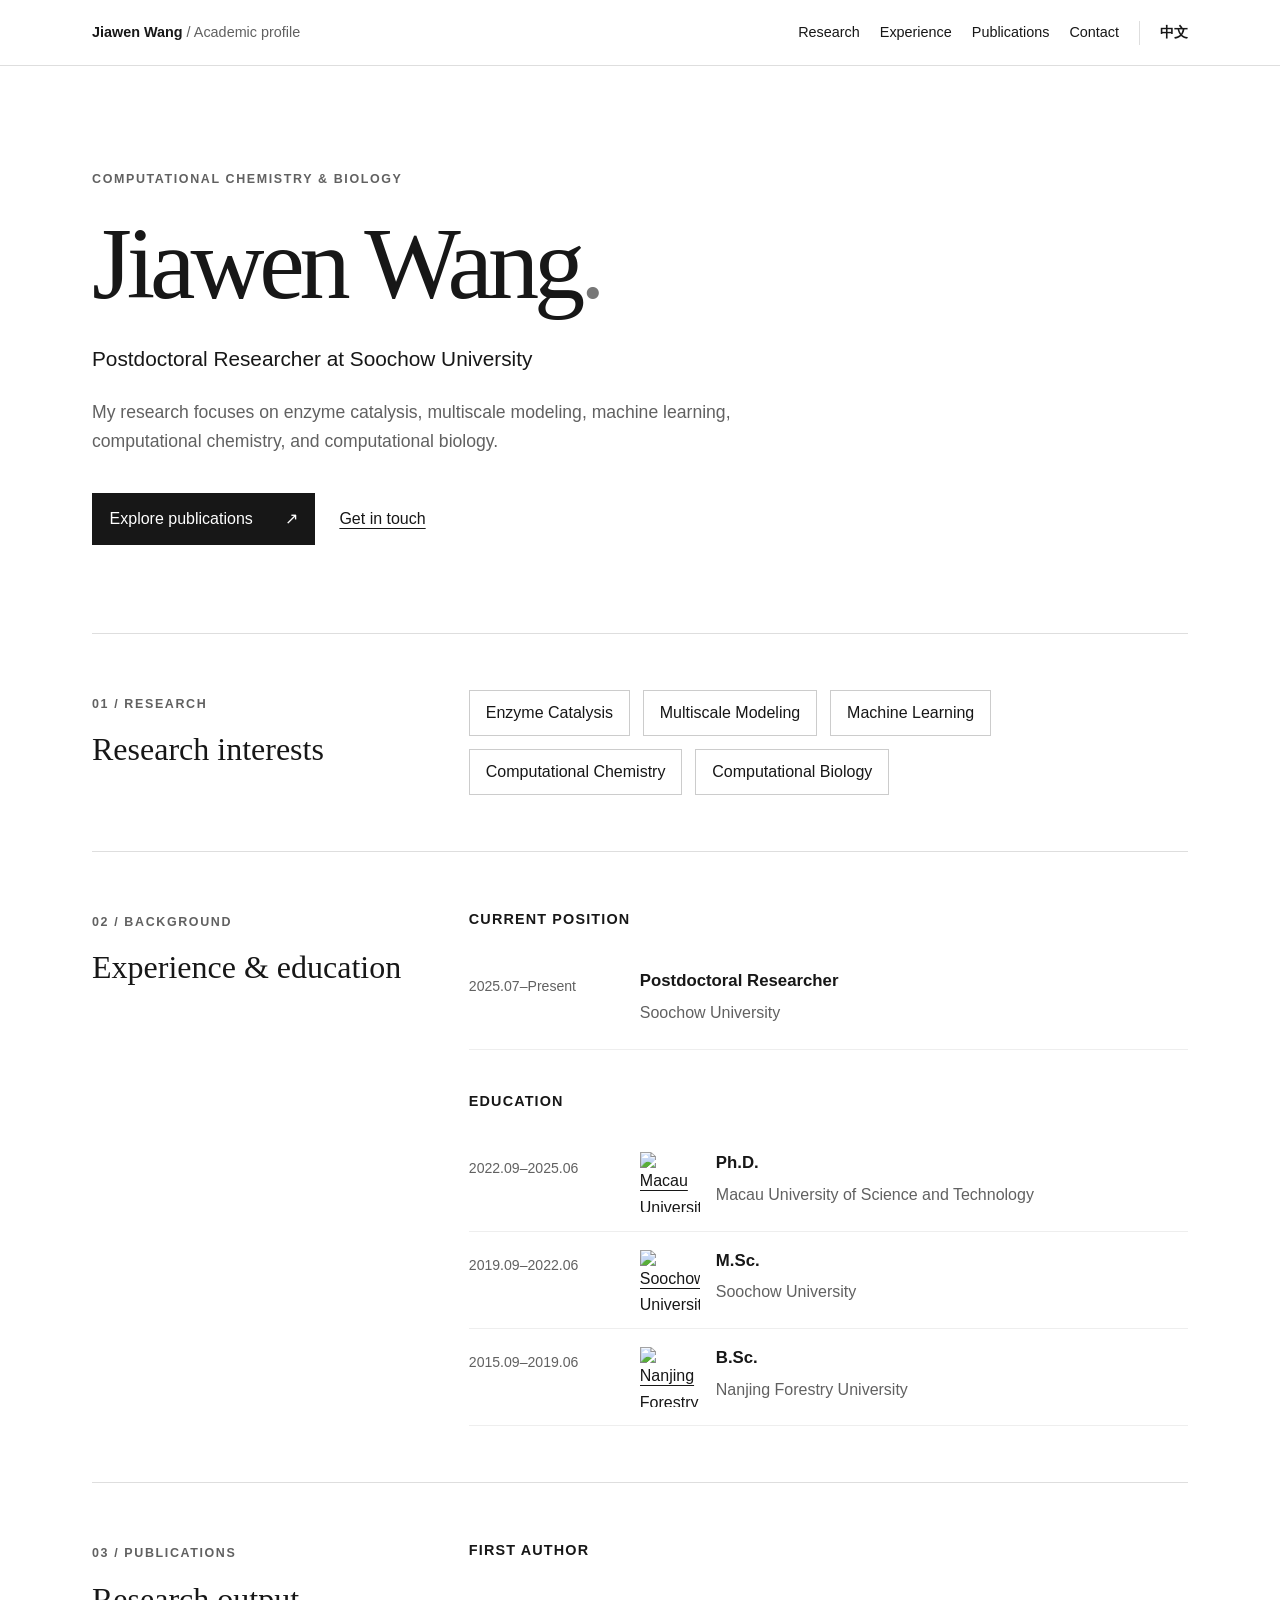
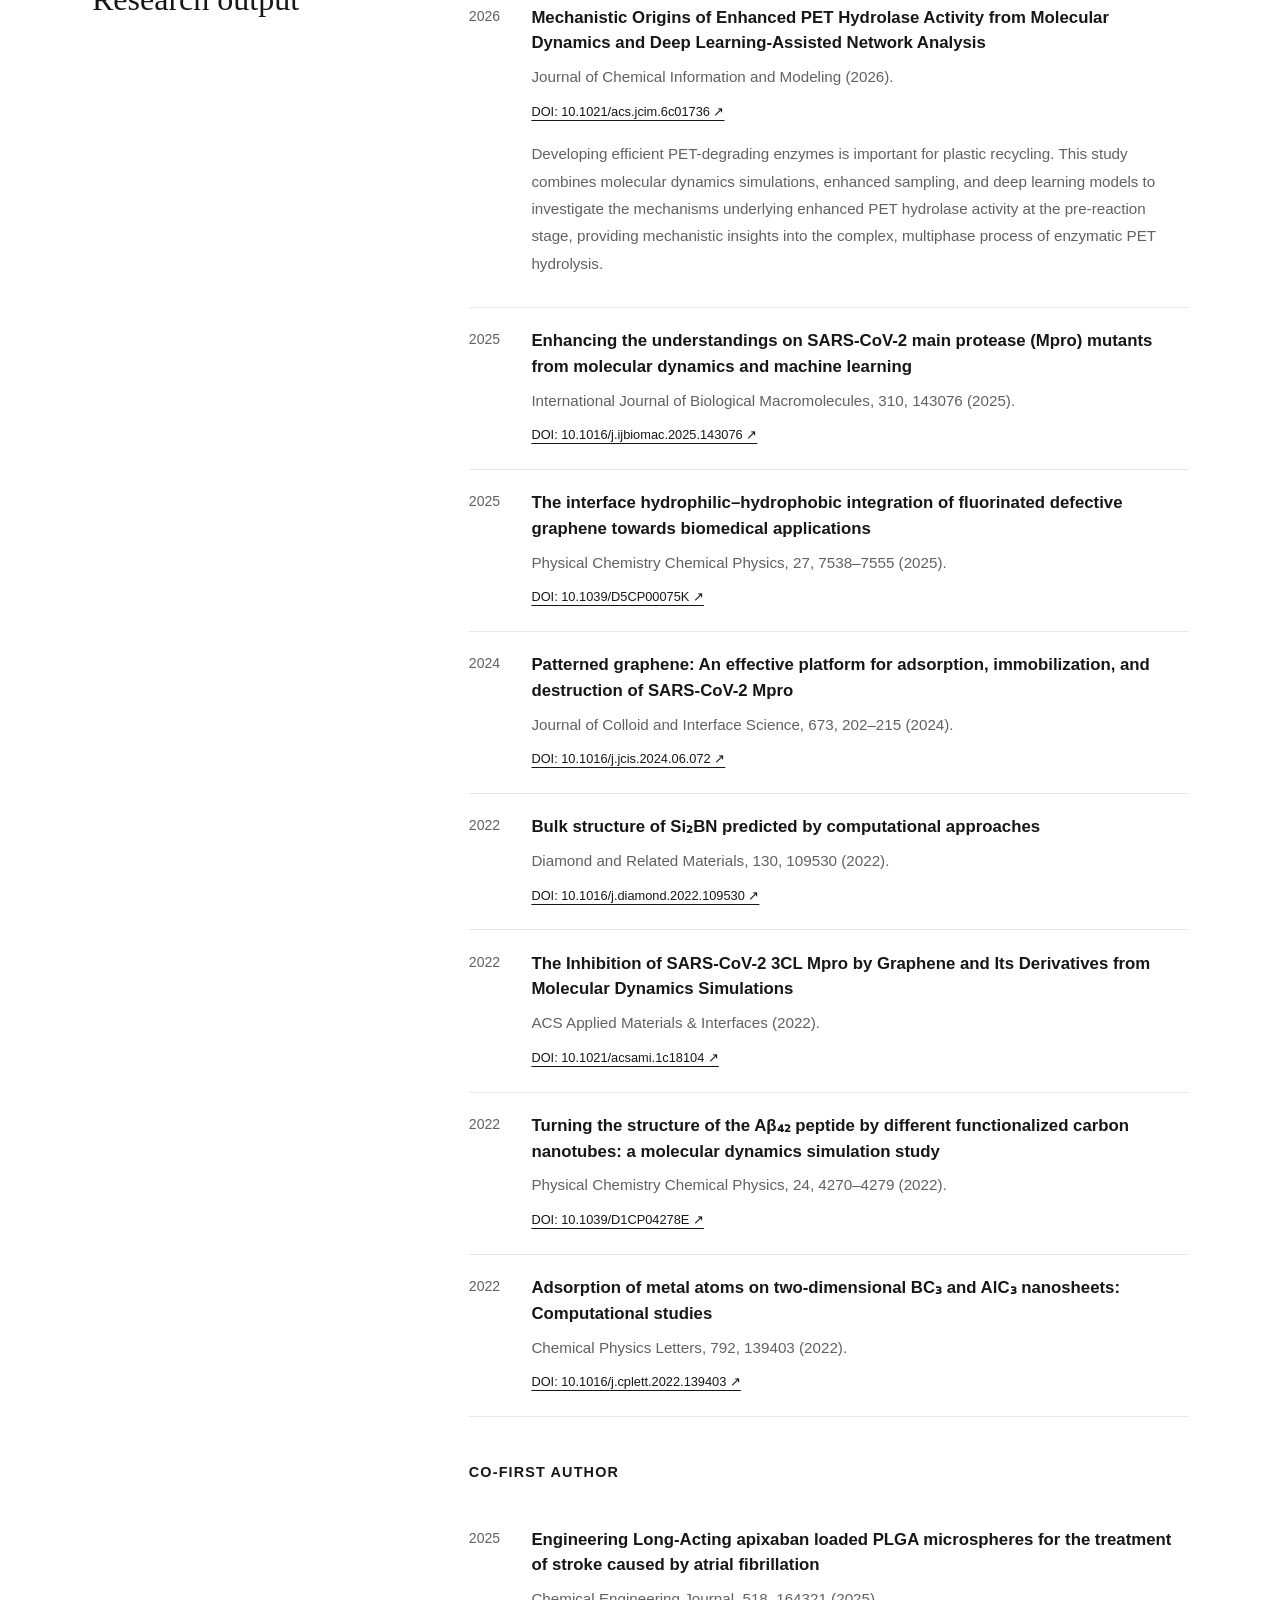
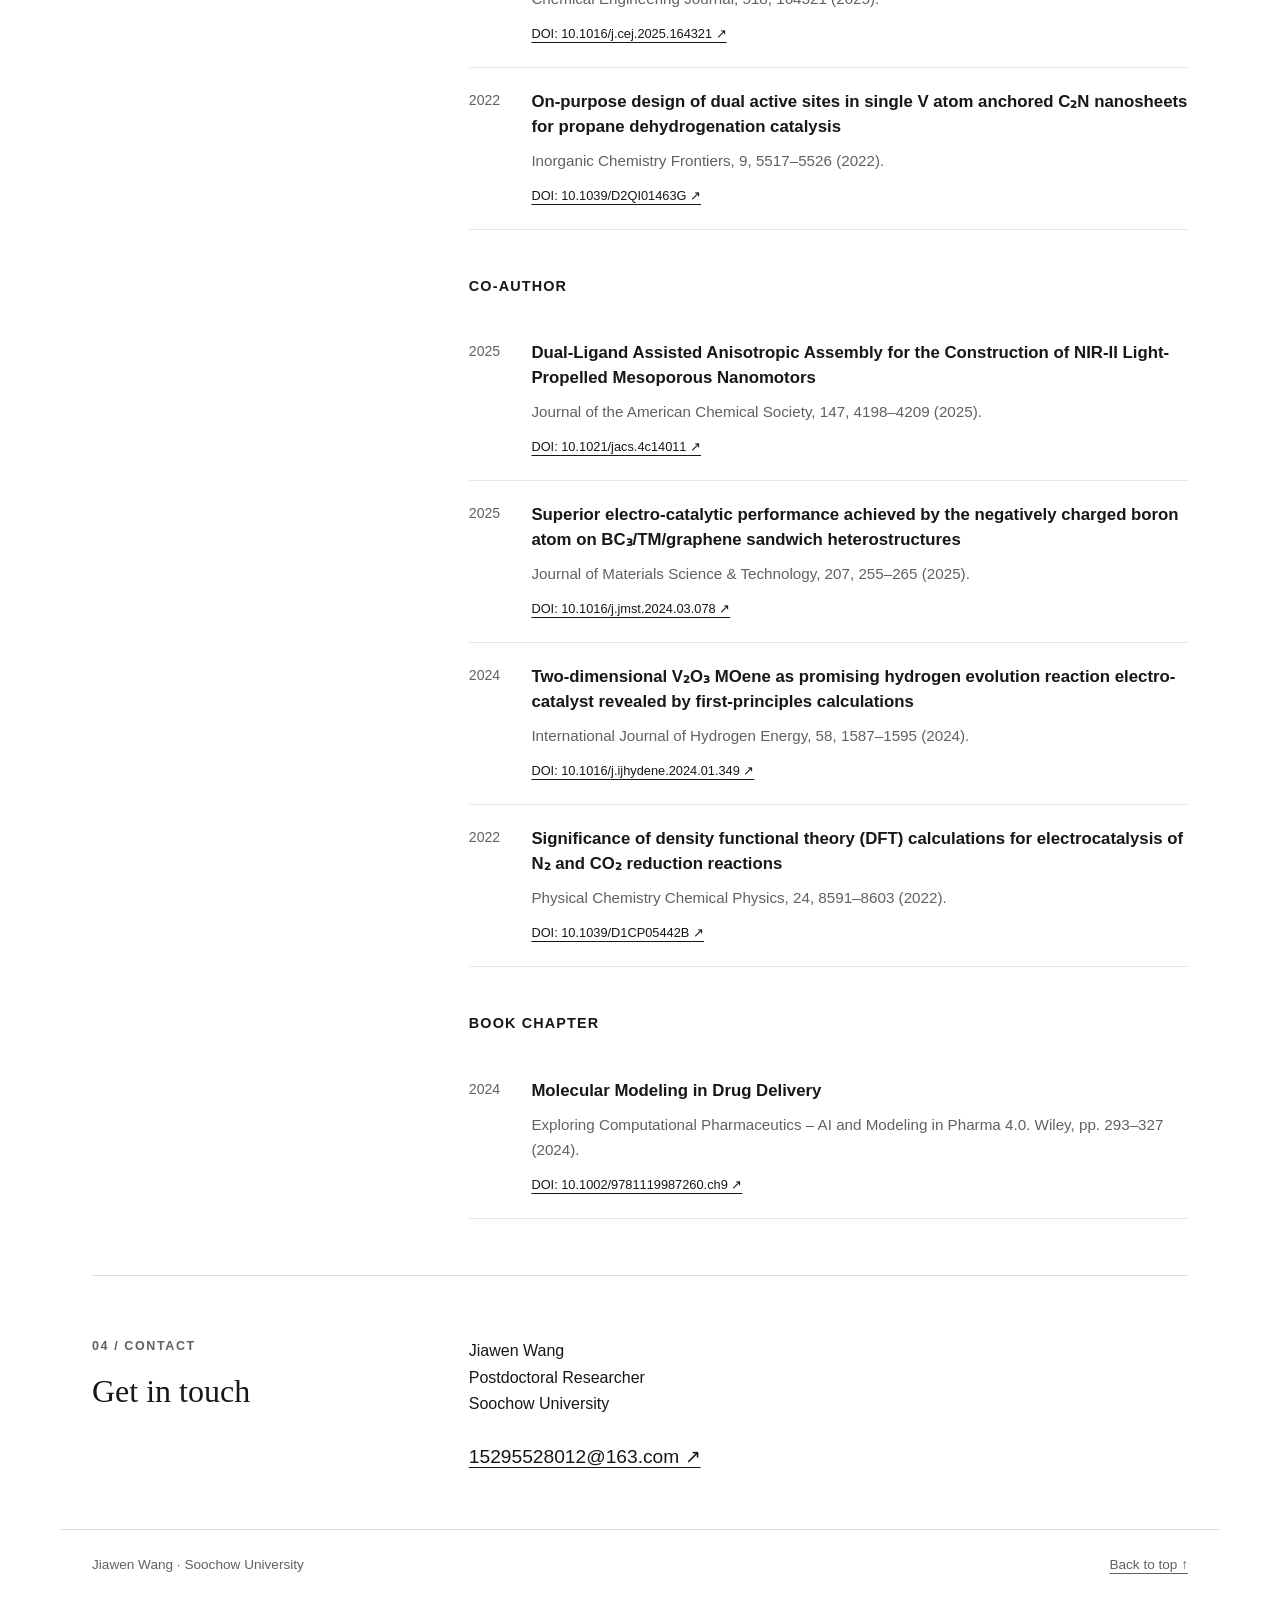
==== index.html @ f1f391fc "Add bilingual JCIM study introduction" ====
<!DOCTYPE html>

<html lang="en">
<head>
<meta charset="utf-8"/>
<meta content="width=device-width, initial-scale=1" name="viewport"/>
<meta content="Jiawen Wang, Postdoctoral Researcher at Soochow University. Research in enzyme catalysis, multiscale modeling, machine learning, computational chemistry and computational biology." name="description"/>
<title>Jiawen Wang | Postdoctoral Researcher</title>
<link href="style.css?v=20260907-2" rel="stylesheet"/>
<link href="https://jiawen-suda.github.io/" hreflang="en" rel="alternate"/><link href="https://jiawen-suda.github.io/zh.html" hreflang="zh-CN" rel="alternate"/><link href="https://jiawen-suda.github.io/" rel="canonical"/></head>
<body>
<a class="skip-link" href="#main">Skip to content</a>
<header><nav aria-label="Main navigation"><a class="brand" href="#home">Jiawen Wang<span> / Academic profile</span></a><div class="nav-links"><a href="#research">Research</a><a href="#experience">Experience</a><a href="#publications">Publications</a><a href="#contact">Contact</a><a aria-label="切换到中文版" class="language-switch" href="zh.html" hreflang="zh-CN" lang="zh-CN">中文</a></div></nav></header>
<main id="main">
<section class="hero" id="home"><p class="eyebrow">Computational chemistry &amp; biology</p><h1>Jiawen Wang<span>.</span></h1><p class="position">Postdoctoral Researcher at Soochow University</p><p class="intro">My research focuses on enzyme catalysis, multiscale modeling, machine learning, computational chemistry, and computational biology.</p><a class="button" href="#publications">Explore publications <span aria-hidden="true">↗</span></a><a class="text-link" href="mailto:15295528012@163.com">Get in touch</a></section>
<section class="section" id="research"><div class="section-heading"><span class="eyebrow">01 / Research</span><h2>Research interests</h2></div><ul class="interests"><li>Enzyme Catalysis</li><li>Multiscale Modeling</li><li>Machine Learning</li><li>Computational Chemistry</li><li>Computational Biology</li></ul></section>
<section class="section" id="experience"><div class="section-heading"><span class="eyebrow">02 / Background</span><h2>Experience &amp; education</h2></div><div><h3>Current position</h3><div class="timeline-row"><p class="date">2025.07–Present</p><div><h4>Postdoctoral Researcher</h4><p>Soochow University</p></div></div><h3 class="education-title">Education</h3><div class="timeline-row"><p class="date">2022.09–2025.06</p><div class="education-detail"><a aria-label="Macau University of Science and Technology" class="school-emblem" href="https://www.must.edu.mo/"><img alt="Macau University of Science and Technology emblem" height="60" loading="lazy" referrerpolicy="no-referrer" src="https://www.must.edu.mo/images/JAE/Logo_MUST.jpg" width="60"/></a><div><h4>Ph.D.</h4><p>Macau University of Science and Technology</p></div></div></div><div class="timeline-row"><p class="date">2019.09–2022.06</p><div class="education-detail"><a aria-label="Soochow University" class="school-emblem" href="https://www.suda.edu.cn/"><img alt="Soochow University emblem" height="60" loading="lazy" referrerpolicy="no-referrer" src="https://cdn.urongda.com/images/normal/medium/soochow-university-logo-1024px.png" width="60"/></a><div><h4>M.Sc.</h4><p>Soochow University</p></div></div></div><div class="timeline-row"><p class="date">2015.09–2019.06</p><div class="education-detail"><a aria-label="Nanjing Forestry University" class="school-emblem" href="https://www.njfu.edu.cn/"><img alt="Nanjing Forestry University emblem" height="60" loading="lazy" referrerpolicy="no-referrer" src="https://cdn.urongda.com/images/normal/medium/nanjing-forestry-university-logo-1024px.png" width="60"/></a><div><h4>B.Sc.</h4><p>Nanjing Forestry University</p></div></div></div></div></section>
<section class="publications section" id="publications"><div class="section-heading"><span class="eyebrow">03 / Publications</span><h2>Research output</h2></div><div><div class="publication-group"><h3>First Author</h3><ol><li><article><span class="year">2026</span><div><h4><a href="https://doi.org/10.1021/acs.jcim.6c01736">Mechanistic Origins of Enhanced PET Hydrolase Activity from Molecular Dynamics and Deep Learning-Assisted Network Analysis</a></h4><p>Journal of Chemical Information and Modeling (2026).</p><a class="doi" href="https://doi.org/10.1021/acs.jcim.6c01736">DOI: 10.1021/acs.jcim.6c01736 ↗</a><p class="publication-summary" style="margin-top:1rem;line-height:1.8">Developing efficient PET-degrading enzymes is important for plastic recycling. This study combines molecular dynamics simulations, enhanced sampling, and deep learning models to investigate the mechanisms underlying enhanced PET hydrolase activity at the pre-reaction stage, providing mechanistic insights into the complex, multiphase process of enzymatic PET hydrolysis.</p></div></article></li>
<li><article><span class="year">2025</span><div><h4><a href="https://doi.org/10.1016/j.ijbiomac.2025.143076">Enhancing the understandings on SARS-CoV-2 main protease (Mpro) mutants from molecular dynamics and machine learning</a></h4><p>International Journal of Biological Macromolecules, 310, 143076 (2025).</p><a class="doi" href="https://doi.org/10.1016/j.ijbiomac.2025.143076">DOI: 10.1016/j.ijbiomac.2025.143076 ↗</a></div></article></li>
<li><article><span class="year">2025</span><div><h4><a href="https://doi.org/10.1039/D5CP00075K">The interface hydrophilic–hydrophobic integration of fluorinated defective graphene towards biomedical applications</a></h4><p>Physical Chemistry Chemical Physics, 27, 7538–7555 (2025).</p><a class="doi" href="https://doi.org/10.1039/D5CP00075K">DOI: 10.1039/D5CP00075K ↗</a></div></article></li>
<li><article><span class="year">2024</span><div><h4><a href="https://doi.org/10.1016/j.jcis.2024.06.072">Patterned graphene: An effective platform for adsorption, immobilization, and destruction of SARS-CoV-2 Mpro</a></h4><p>Journal of Colloid and Interface Science, 673, 202–215 (2024).</p><a class="doi" href="https://doi.org/10.1016/j.jcis.2024.06.072">DOI: 10.1016/j.jcis.2024.06.072 ↗</a></div></article></li>
<li><article><span class="year">2022</span><div><h4><a href="https://doi.org/10.1016/j.diamond.2022.109530">Bulk structure of Si₂BN predicted by computational approaches</a></h4><p>Diamond and Related Materials, 130, 109530 (2022).</p><a class="doi" href="https://doi.org/10.1016/j.diamond.2022.109530">DOI: 10.1016/j.diamond.2022.109530 ↗</a></div></article></li>
<li><article><span class="year">2022</span><div><h4><a href="https://doi.org/10.1021/acsami.1c18104">The Inhibition of SARS-CoV-2 3CL Mpro by Graphene and Its Derivatives from Molecular Dynamics Simulations</a></h4><p>ACS Applied Materials &amp; Interfaces (2022).</p><a class="doi" href="https://doi.org/10.1021/acsami.1c18104">DOI: 10.1021/acsami.1c18104 ↗</a></div></article></li>
<li><article><span class="year">2022</span><div><h4><a href="https://doi.org/10.1039/D1CP04278E">Turning the structure of the Aβ₄₂ peptide by different functionalized carbon nanotubes: a molecular dynamics simulation study</a></h4><p>Physical Chemistry Chemical Physics, 24, 4270–4279 (2022).</p><a class="doi" href="https://doi.org/10.1039/D1CP04278E">DOI: 10.1039/D1CP04278E ↗</a></div></article></li>
<li><article><span class="year">2022</span><div><h4><a href="https://doi.org/10.1016/j.cplett.2022.139403">Adsorption of metal atoms on two-dimensional BC₃ and AlC₃ nanosheets: Computational studies</a></h4><p>Chemical Physics Letters, 792, 139403 (2022).</p><a class="doi" href="https://doi.org/10.1016/j.cplett.2022.139403">DOI: 10.1016/j.cplett.2022.139403 ↗</a></div></article></li></ol></div>
<div class="publication-group"><h3>Co-first Author</h3><ol><li><article><span class="year">2025</span><div><h4><a href="https://doi.org/10.1016/j.cej.2025.164321">Engineering Long-Acting apixaban loaded PLGA microspheres for the treatment of stroke caused by atrial fibrillation</a></h4><p>Chemical Engineering Journal, 518, 164321 (2025).</p><a class="doi" href="https://doi.org/10.1016/j.cej.2025.164321">DOI: 10.1016/j.cej.2025.164321 ↗</a></div></article></li>
<li><article><span class="year">2022</span><div><h4><a href="https://doi.org/10.1039/D2QI01463G">On-purpose design of dual active sites in single V atom anchored C₂N nanosheets for propane dehydrogenation catalysis</a></h4><p>Inorganic Chemistry Frontiers, 9, 5517–5526 (2022).</p><a class="doi" href="https://doi.org/10.1039/D2QI01463G">DOI: 10.1039/D2QI01463G ↗</a></div></article></li></ol></div>
<div class="publication-group"><h3>Co-author</h3><ol><li><article><span class="year">2025</span><div><h4><a href="https://doi.org/10.1021/jacs.4c14011">Dual-Ligand Assisted Anisotropic Assembly for the Construction of NIR-II Light-Propelled Mesoporous Nanomotors</a></h4><p>Journal of the American Chemical Society, 147, 4198–4209 (2025).</p><a class="doi" href="https://doi.org/10.1021/jacs.4c14011">DOI: 10.1021/jacs.4c14011 ↗</a></div></article></li>
<li><article><span class="year">2025</span><div><h4><a href="https://doi.org/10.1016/j.jmst.2024.03.078">Superior electro-catalytic performance achieved by the negatively charged boron atom on BC₃/TM/graphene sandwich heterostructures</a></h4><p>Journal of Materials Science &amp; Technology, 207, 255–265 (2025).</p><a class="doi" href="https://doi.org/10.1016/j.jmst.2024.03.078">DOI: 10.1016/j.jmst.2024.03.078 ↗</a></div></article></li>
<li><article><span class="year">2024</span><div><h4><a href="https://doi.org/10.1016/j.ijhydene.2024.01.349">Two-dimensional V₂O₃ MOene as promising hydrogen evolution reaction electro-catalyst revealed by first-principles calculations</a></h4><p>International Journal of Hydrogen Energy, 58, 1587–1595 (2024).</p><a class="doi" href="https://doi.org/10.1016/j.ijhydene.2024.01.349">DOI: 10.1016/j.ijhydene.2024.01.349 ↗</a></div></article></li>
<li><article><span class="year">2022</span><div><h4><a href="https://doi.org/10.1039/D1CP05442B">Significance of density functional theory (DFT) calculations for electrocatalysis of N₂ and CO₂ reduction reactions</a></h4><p>Physical Chemistry Chemical Physics, 24, 8591–8603 (2022).</p><a class="doi" href="https://doi.org/10.1039/D1CP05442B">DOI: 10.1039/D1CP05442B ↗</a></div></article></li></ol></div>
<div class="publication-group"><h3>Book Chapter</h3><ol><li><article><span class="year">2024</span><div><h4><a href="https://doi.org/10.1002/9781119987260.ch9">Molecular Modeling in Drug Delivery</a></h4><p>Exploring Computational Pharmaceutics – AI and Modeling in Pharma 4.0. Wiley, pp. 293–327 (2024).</p><a class="doi" href="https://doi.org/10.1002/9781119987260.ch9">DOI: 10.1002/9781119987260.ch9 ↗</a></div></article></li></ol></div></div></section>
<section class="section contact" id="contact"><div class="section-heading"><span class="eyebrow">04 / Contact</span><h2>Get in touch</h2></div><div><p>Jiawen Wang<br/>Postdoctoral Researcher<br/>Soochow University</p><a class="email" href="mailto:15295528012@163.com">15295528012@163.com ↗</a></div></section>
</main><footer><span>Jiawen Wang · Soochow University</span><a href="#home">Back to top ↑</a></footer>
</body></html>
---- style.css ----
:root{color-scheme:light;--ink:#171717;--muted:#616161;--line:#dedede;--paper:#fff}*{box-sizing:border-box}html{scroll-behavior:smooth;scroll-padding-top:7rem}body{margin:0;background:var(--paper);color:var(--ink);font-family:Arial,Helvetica,sans-serif;font-size:16px;line-height:1.65}a{color:inherit;text-underline-offset:4px}a:hover{color:#666}a:focus-visible{outline:2px solid #171717;outline-offset:5px}header{position:sticky;top:0;background:rgba(255,255,255,.97);border-bottom:1px solid var(--line);z-index:10}nav,main,footer{max-width:1160px;margin:auto}nav{display:flex;justify-content:space-between;align-items:center;gap:2rem;padding:1.3rem 2rem}nav a{text-decoration:none;font-size:.9rem}.brand{font-weight:700}.brand span{font-weight:400;color:var(--muted)}.nav-links{display:flex;gap:1.7rem}main{padding:0 2rem}.hero{padding:6rem 0 5.5rem;max-width:860px}.eyebrow{text-transform:uppercase;letter-spacing:.13em;font-size:.78rem;color:var(--muted);font-weight:600}h1{font-family:Georgia,'Times New Roman',serif;font-weight:400;font-size:clamp(3.5rem,8vw,6.5rem);line-height:1.08;letter-spacing:-.05em;margin:1.2rem 0}h1 span{color:#777}.position{font-size:1.3rem;margin:1.4rem 0}.intro{max-width:650px;color:var(--muted);font-size:1.1rem;margin-bottom:2.3rem}.button{display:inline-flex;gap:2rem;background:var(--ink);color:white;padding:.8rem 1.1rem;text-decoration:none}.button:hover{background:#444;color:white}.text-link{margin-left:1.5rem}.section{border-top:1px solid var(--line);padding:3.5rem 0;display:grid;grid-template-columns:30% 1fr;gap:3rem}h2{font-family:Georgia,'Times New Roman',serif;font-size:2rem;line-height:1.25;font-weight:400;margin:.8rem 0}h3{font-size:.9rem;text-transform:uppercase;letter-spacing:.08em;margin:0 0 1.3rem}h4{font-size:1.05rem;line-height:1.5;margin:0;font-weight:600}p{margin:.4rem 0}.interests{list-style:none;display:flex;flex-wrap:wrap;align-content:start;gap:.8rem;margin:0;padding:0}.interests li{padding:.55rem 1rem;border:1px solid #ccc}.timeline-row{display:grid;grid-template-columns:155px 1fr;gap:1rem;padding:1rem 0;border-bottom:1px solid #eee}.date,.year{font-size:.88rem;color:var(--muted);font-variant-numeric:tabular-nums}.timeline-row p{color:var(--muted)}.education-title{margin-top:2.5rem}.publication-group+ .publication-group{margin-top:2.8rem}.publication-group ol{list-style:none;margin:0;padding:0}.publication-group li{padding:1.3rem 0;border-bottom:1px solid #e7e7e7}.publication-group article{display:grid;grid-template-columns:45px 1fr;gap:1.1rem}.publication-group h4 a{text-decoration:none}.publication-group h4 a:hover{text-decoration:underline}.publication-group p{color:var(--muted);font-size:.95rem;margin:.55rem 0}.doi{font-size:.8rem;overflow-wrap:anywhere}.email{display:inline-block;margin-top:1.1rem;font-size:1.2rem;overflow-wrap:anywhere}footer{padding:1.5rem 2rem 2.5rem;border-top:1px solid var(--line);display:flex;justify-content:space-between;gap:1rem;color:var(--muted);font-size:.85rem}.skip-link{position:fixed;top:-100px;left:1rem;padding:.7rem;background:#171717;color:#fff;z-index:20}.skip-link:focus{top:1rem}@media(max-width:760px){nav{align-items:start;flex-direction:column;gap:.6rem;padding:1rem 1.25rem}.brand span{display:none}.nav-links{gap:1rem;flex-wrap:wrap}main{padding:0 1.25rem}.hero{padding:3.6rem 0}.section{grid-template-columns:1fr;gap:1.7rem;padding:2.5rem 0}.timeline-row{grid-template-columns:1fr;gap:.15rem}.position{font-size:1.1rem}.publication-group article{grid-template-columns:1fr;gap:.3rem}footer{padding:1.5rem 1.25rem;flex-wrap:wrap}html{scroll-padding-top:9rem}}@media(prefers-reduced-motion:reduce){html{scroll-behavior:auto}}@media print{header,.button,.text-link,footer,.skip-link{display:none}main{max-width:none;padding:0}.hero{padding:1rem 0 2rem}.section{padding:1.5rem 0;gap:1.5rem;grid-template-columns:25% 1fr}article,.timeline-row{break-inside:avoid}h1{font-size:3rem}a{text-decoration:none}}

/* Language navigation and education emblems. */
.nav-links{align-items:center;flex-wrap:wrap;gap:1.25rem}
.language-switch{border-left:1px solid var(--line);padding-left:1.25rem;font-weight:600;white-space:nowrap}
.education-detail{display:flex;align-items:center;gap:1rem;min-width:0}
.school-emblem{display:flex;align-items:center;justify-content:center;flex:0 0 60px;width:60px;height:60px}
.school-emblem img{display:block;width:60px;height:60px;object-fit:contain}
html[lang="zh-CN"] body{font-family:Arial,"PingFang SC","Microsoft YaHei",sans-serif}
html[lang="zh-CN"] h1,html[lang="zh-CN"] h2{font-family:Georgia,"Noto Serif CJK SC","Songti SC",SimSun,serif;letter-spacing:.015em}
html[lang="zh-CN"] .intro{line-height:1.9}
@media(max-width:760px){.nav-links{gap:.85rem}.language-switch{padding-left:.85rem}.education-detail{margin-top:.45rem}.school-emblem,.school-emblem img{width:52px;height:52px}.school-emblem{flex-basis:52px}}
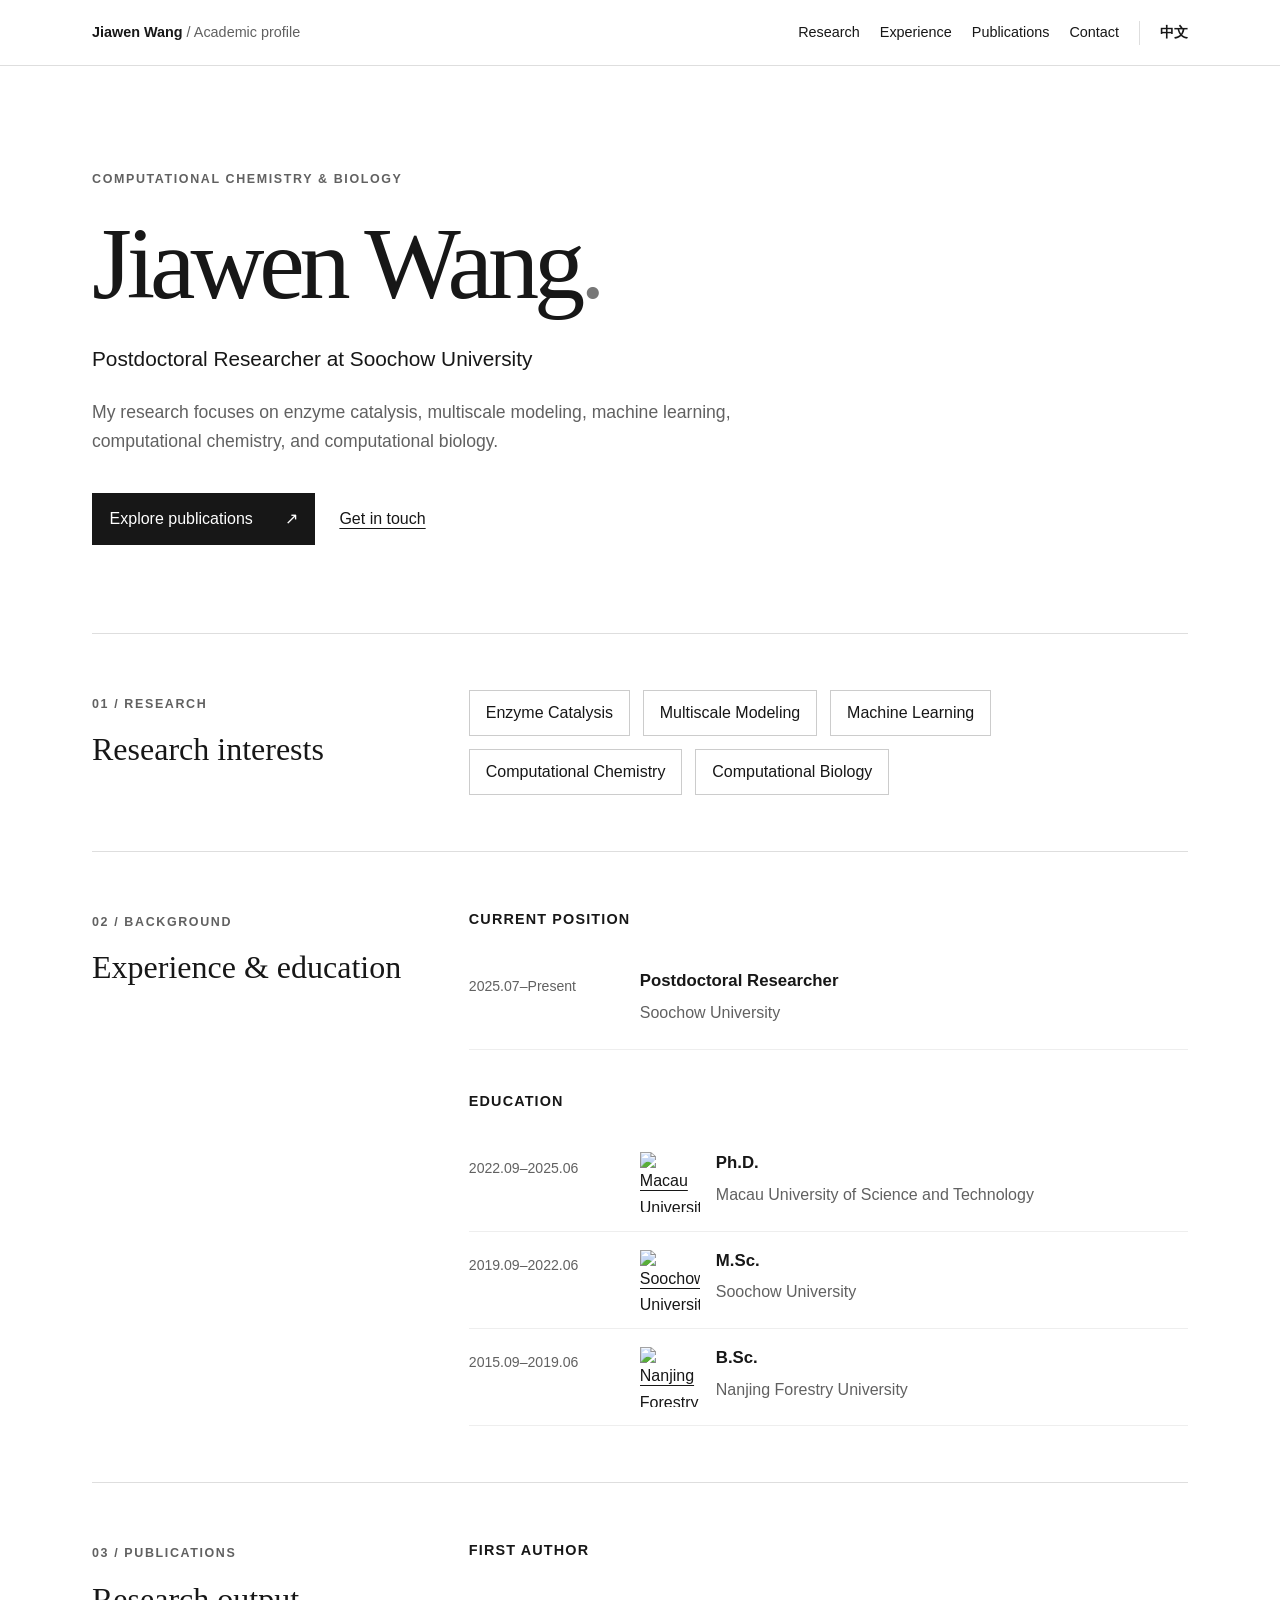
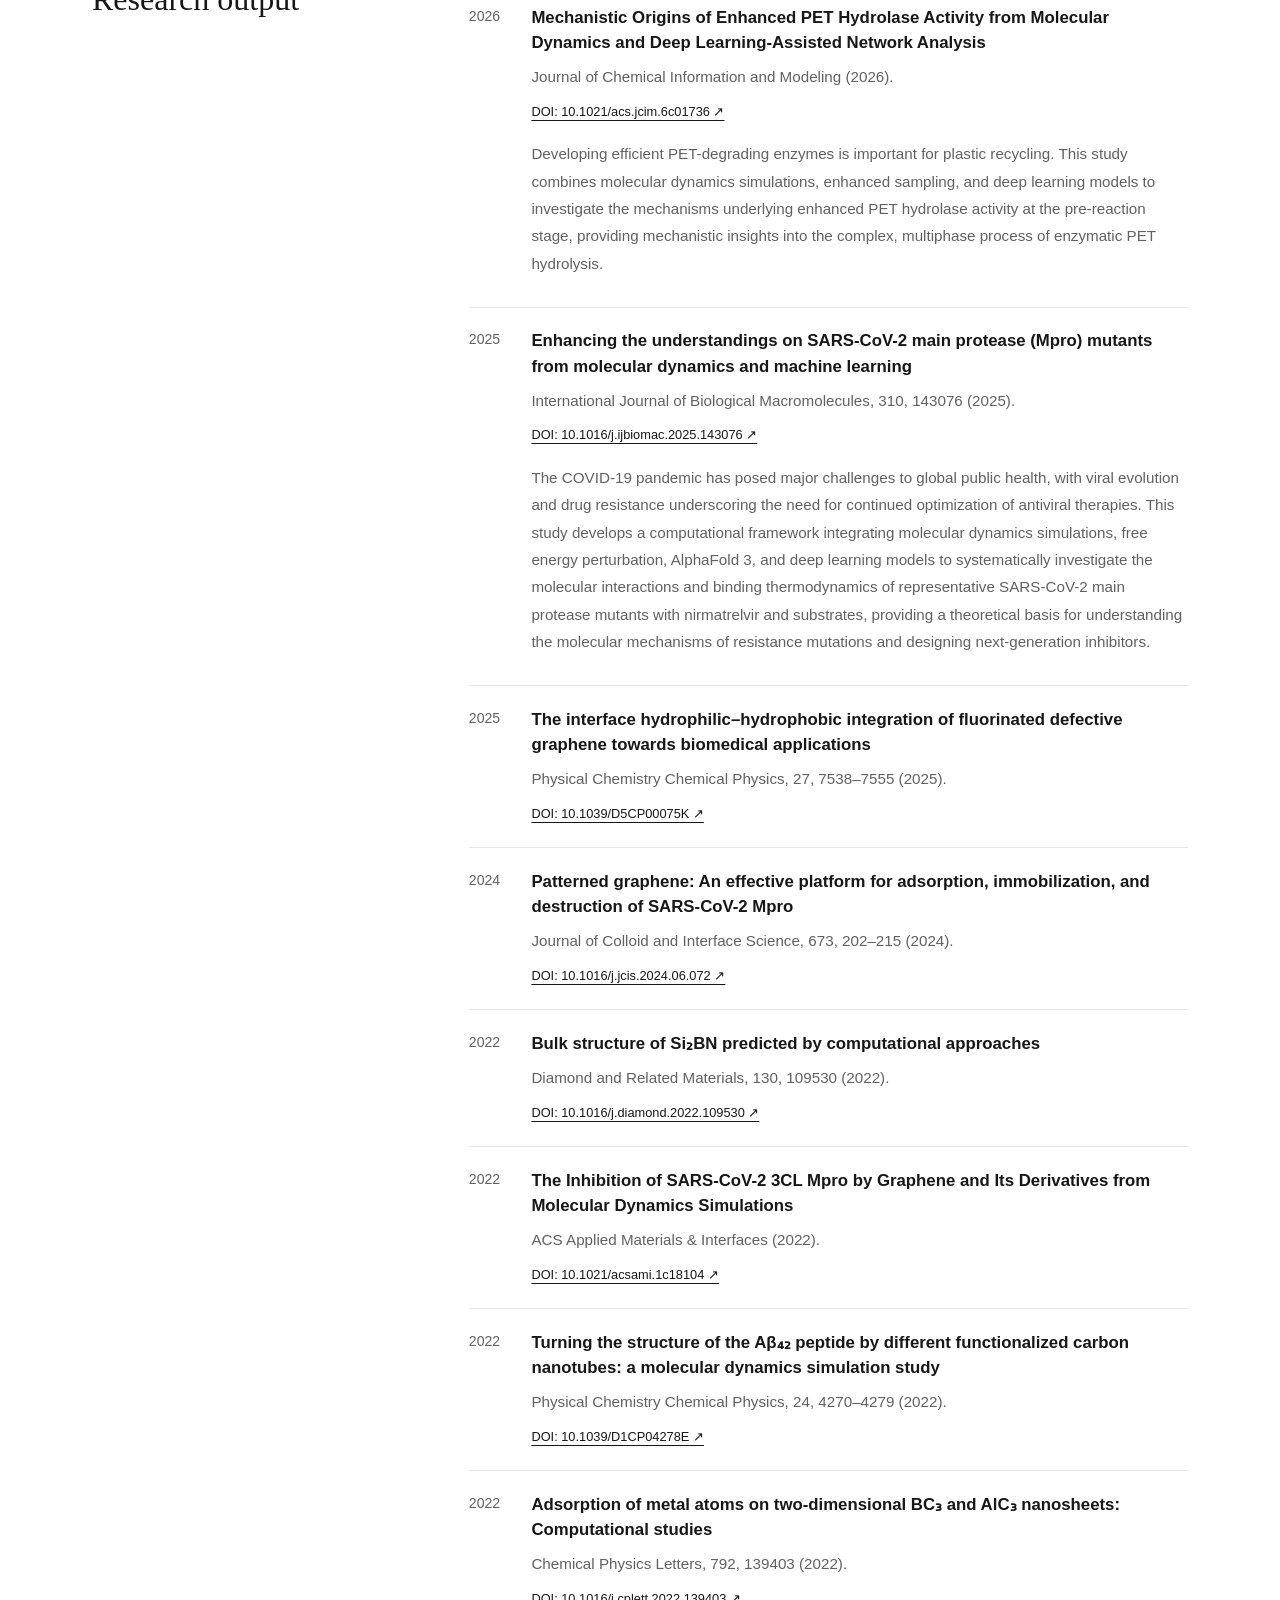
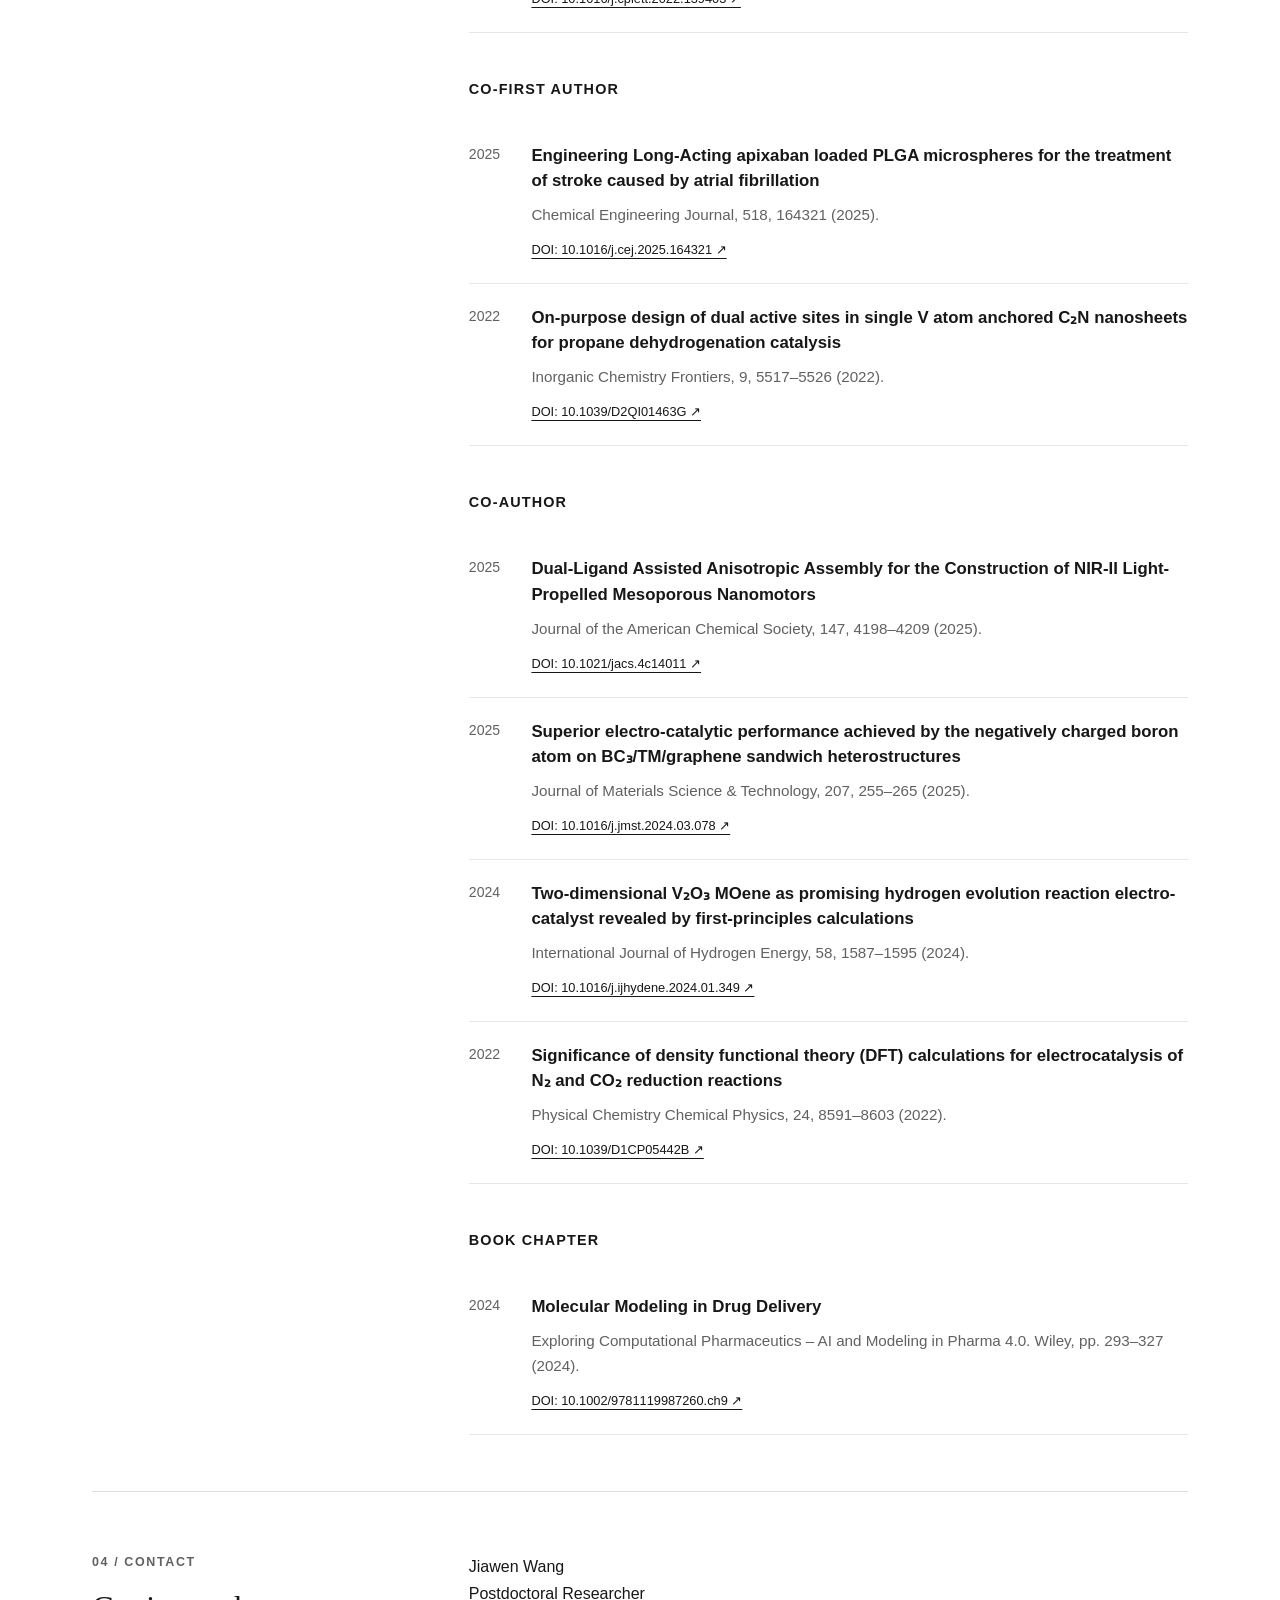
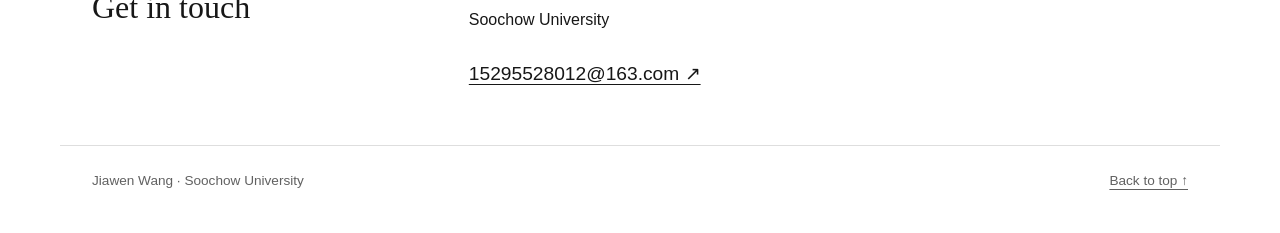
==== commit f0ea38d3: "Add bilingual Mpro study introduction" ====
--- a/index.html
+++ b/index.html
@@ -16,7 +16,7 @@
 <section class="section" id="research"><div class="section-heading"><span class="eyebrow">01 / Research</span><h2>Research interests</h2></div><ul class="interests"><li>Enzyme Catalysis</li><li>Multiscale Modeling</li><li>Machine Learning</li><li>Computational Chemistry</li><li>Computational Biology</li></ul></section>
 <section class="section" id="experience"><div class="section-heading"><span class="eyebrow">02 / Background</span><h2>Experience &amp; education</h2></div><div><h3>Current position</h3><div class="timeline-row"><p class="date">2025.07–Present</p><div><h4>Postdoctoral Researcher</h4><p>Soochow University</p></div></div><h3 class="education-title">Education</h3><div class="timeline-row"><p class="date">2022.09–2025.06</p><div class="education-detail"><a aria-label="Macau University of Science and Technology" class="school-emblem" href="https://www.must.edu.mo/"><img alt="Macau University of Science and Technology emblem" height="60" loading="lazy" referrerpolicy="no-referrer" src="https://www.must.edu.mo/images/JAE/Logo_MUST.jpg" width="60"/></a><div><h4>Ph.D.</h4><p>Macau University of Science and Technology</p></div></div></div><div class="timeline-row"><p class="date">2019.09–2022.06</p><div class="education-detail"><a aria-label="Soochow University" class="school-emblem" href="https://www.suda.edu.cn/"><img alt="Soochow University emblem" height="60" loading="lazy" referrerpolicy="no-referrer" src="https://cdn.urongda.com/images/normal/medium/soochow-university-logo-1024px.png" width="60"/></a><div><h4>M.Sc.</h4><p>Soochow University</p></div></div></div><div class="timeline-row"><p class="date">2015.09–2019.06</p><div class="education-detail"><a aria-label="Nanjing Forestry University" class="school-emblem" href="https://www.njfu.edu.cn/"><img alt="Nanjing Forestry University emblem" height="60" loading="lazy" referrerpolicy="no-referrer" src="https://cdn.urongda.com/images/normal/medium/nanjing-forestry-university-logo-1024px.png" width="60"/></a><div><h4>B.Sc.</h4><p>Nanjing Forestry University</p></div></div></div></div></section>
 <section class="publications section" id="publications"><div class="section-heading"><span class="eyebrow">03 / Publications</span><h2>Research output</h2></div><div><div class="publication-group"><h3>First Author</h3><ol><li><article><span class="year">2026</span><div><h4><a href="https://doi.org/10.1021/acs.jcim.6c01736">Mechanistic Origins of Enhanced PET Hydrolase Activity from Molecular Dynamics and Deep Learning-Assisted Network Analysis</a></h4><p>Journal of Chemical Information and Modeling (2026).</p><a class="doi" href="https://doi.org/10.1021/acs.jcim.6c01736">DOI: 10.1021/acs.jcim.6c01736 ↗</a><p class="publication-summary" style="margin-top:1rem;line-height:1.8">Developing efficient PET-degrading enzymes is important for plastic recycling. This study combines molecular dynamics simulations, enhanced sampling, and deep learning models to investigate the mechanisms underlying enhanced PET hydrolase activity at the pre-reaction stage, providing mechanistic insights into the complex, multiphase process of enzymatic PET hydrolysis.</p></div></article></li>
-<li><article><span class="year">2025</span><div><h4><a href="https://doi.org/10.1016/j.ijbiomac.2025.143076">Enhancing the understandings on SARS-CoV-2 main protease (Mpro) mutants from molecular dynamics and machine learning</a></h4><p>International Journal of Biological Macromolecules, 310, 143076 (2025).</p><a class="doi" href="https://doi.org/10.1016/j.ijbiomac.2025.143076">DOI: 10.1016/j.ijbiomac.2025.143076 ↗</a></div></article></li>
+<li><article><span class="year">2025</span><div><h4><a href="https://doi.org/10.1016/j.ijbiomac.2025.143076">Enhancing the understandings on SARS-CoV-2 main protease (Mpro) mutants from molecular dynamics and machine learning</a></h4><p>International Journal of Biological Macromolecules, 310, 143076 (2025).</p><a class="doi" href="https://doi.org/10.1016/j.ijbiomac.2025.143076">DOI: 10.1016/j.ijbiomac.2025.143076 ↗</a><p class="publication-summary" style="margin-top:1rem;line-height:1.8">The COVID-19 pandemic has posed major challenges to global public health, with viral evolution and drug resistance underscoring the need for continued optimization of antiviral therapies. This study develops a computational framework integrating molecular dynamics simulations, free energy perturbation, AlphaFold 3, and deep learning models to systematically investigate the molecular interactions and binding thermodynamics of representative SARS-CoV-2 main protease mutants with nirmatrelvir and substrates, providing a theoretical basis for understanding the molecular mechanisms of resistance mutations and designing next-generation inhibitors.</p></div></article></li>
 <li><article><span class="year">2025</span><div><h4><a href="https://doi.org/10.1039/D5CP00075K">The interface hydrophilic–hydrophobic integration of fluorinated defective graphene towards biomedical applications</a></h4><p>Physical Chemistry Chemical Physics, 27, 7538–7555 (2025).</p><a class="doi" href="https://doi.org/10.1039/D5CP00075K">DOI: 10.1039/D5CP00075K ↗</a></div></article></li>
 <li><article><span class="year">2024</span><div><h4><a href="https://doi.org/10.1016/j.jcis.2024.06.072">Patterned graphene: An effective platform for adsorption, immobilization, and destruction of SARS-CoV-2 Mpro</a></h4><p>Journal of Colloid and Interface Science, 673, 202–215 (2024).</p><a class="doi" href="https://doi.org/10.1016/j.jcis.2024.06.072">DOI: 10.1016/j.jcis.2024.06.072 ↗</a></div></article></li>
 <li><article><span class="year">2022</span><div><h4><a href="https://doi.org/10.1016/j.diamond.2022.109530">Bulk structure of Si₂BN predicted by computational approaches</a></h4><p>Diamond and Related Materials, 130, 109530 (2022).</p><a class="doi" href="https://doi.org/10.1016/j.diamond.2022.109530">DOI: 10.1016/j.diamond.2022.109530 ↗</a></div></article></li>
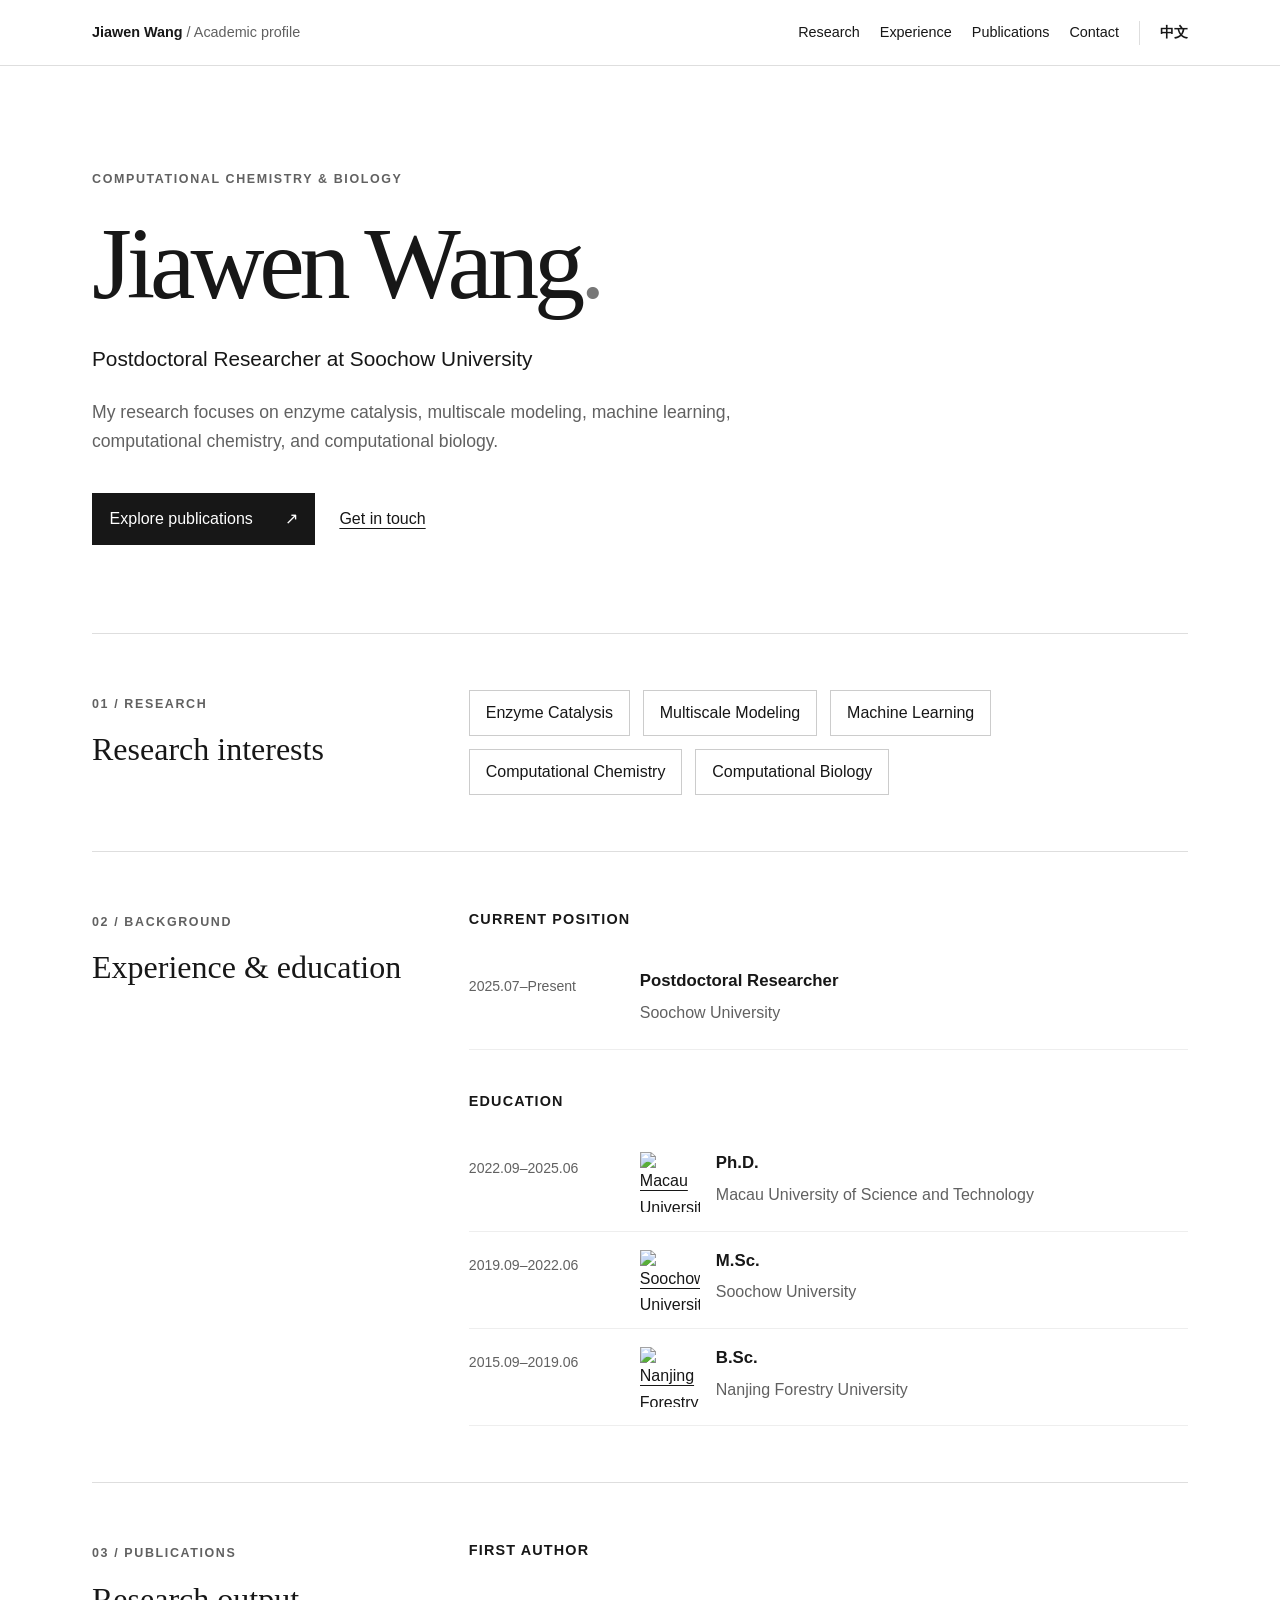
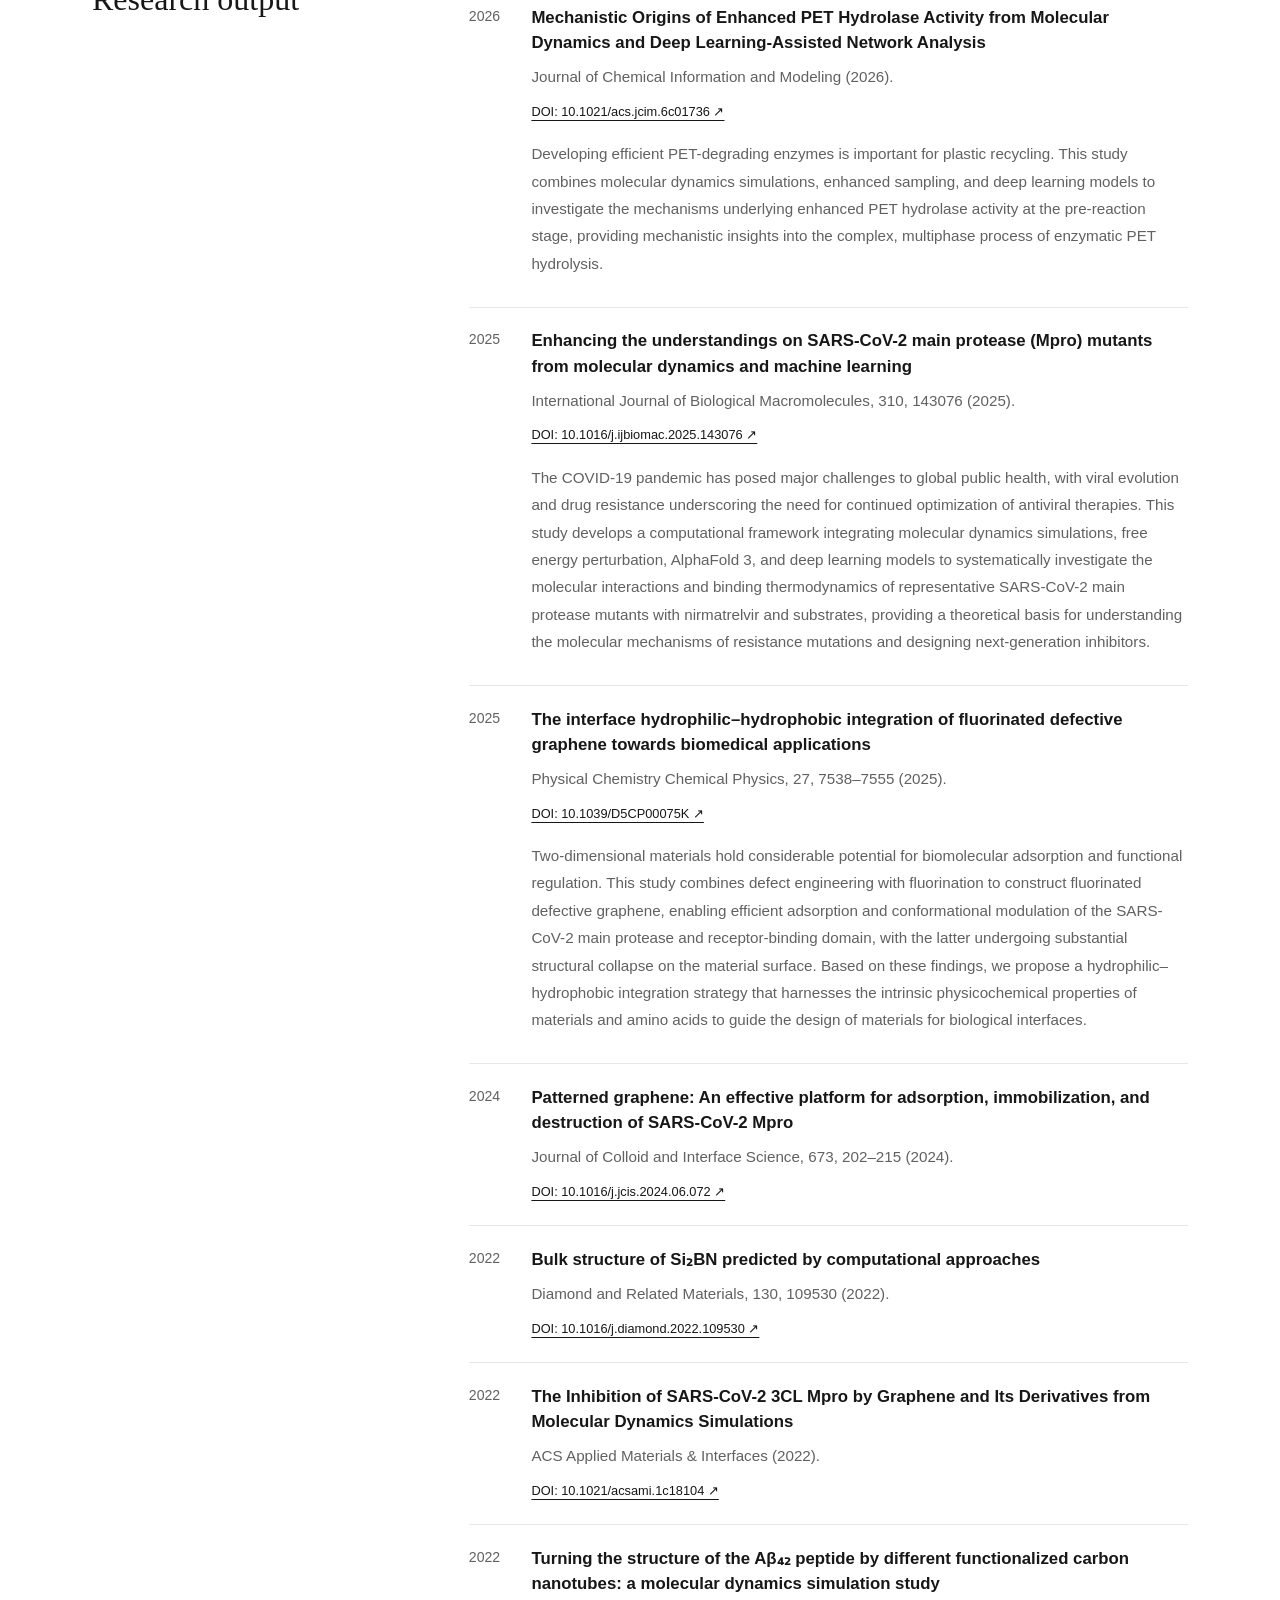
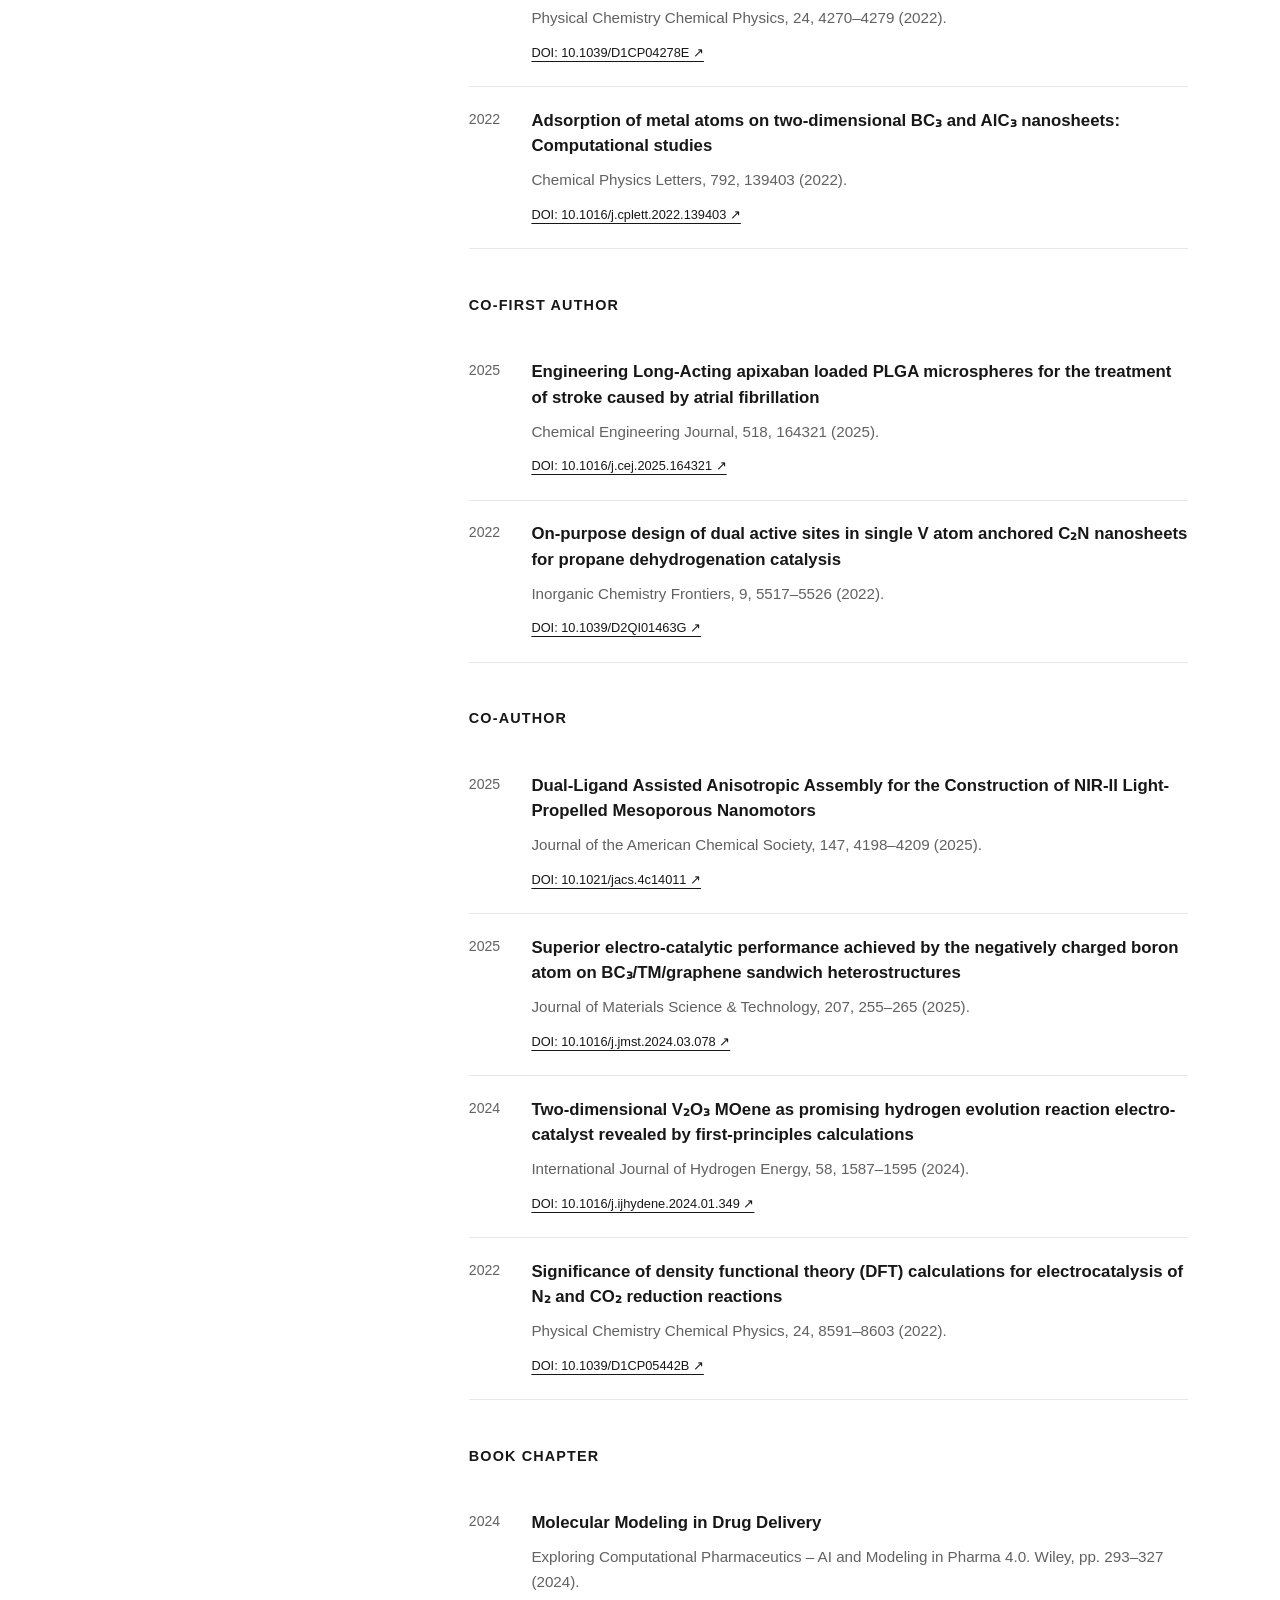
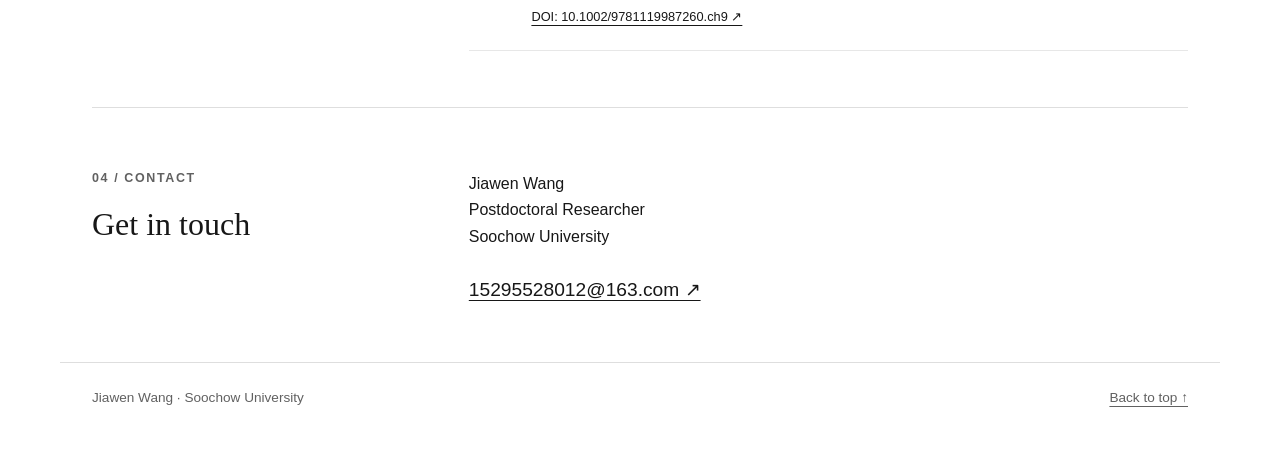
==== commit c48e66b8: "Add bilingual fluorinated graphene introduction" ====
--- a/index.html
+++ b/index.html
@@ -17,7 +17,7 @@
 <section class="section" id="experience"><div class="section-heading"><span class="eyebrow">02 / Background</span><h2>Experience &amp; education</h2></div><div><h3>Current position</h3><div class="timeline-row"><p class="date">2025.07–Present</p><div><h4>Postdoctoral Researcher</h4><p>Soochow University</p></div></div><h3 class="education-title">Education</h3><div class="timeline-row"><p class="date">2022.09–2025.06</p><div class="education-detail"><a aria-label="Macau University of Science and Technology" class="school-emblem" href="https://www.must.edu.mo/"><img alt="Macau University of Science and Technology emblem" height="60" loading="lazy" referrerpolicy="no-referrer" src="https://www.must.edu.mo/images/JAE/Logo_MUST.jpg" width="60"/></a><div><h4>Ph.D.</h4><p>Macau University of Science and Technology</p></div></div></div><div class="timeline-row"><p class="date">2019.09–2022.06</p><div class="education-detail"><a aria-label="Soochow University" class="school-emblem" href="https://www.suda.edu.cn/"><img alt="Soochow University emblem" height="60" loading="lazy" referrerpolicy="no-referrer" src="https://cdn.urongda.com/images/normal/medium/soochow-university-logo-1024px.png" width="60"/></a><div><h4>M.Sc.</h4><p>Soochow University</p></div></div></div><div class="timeline-row"><p class="date">2015.09–2019.06</p><div class="education-detail"><a aria-label="Nanjing Forestry University" class="school-emblem" href="https://www.njfu.edu.cn/"><img alt="Nanjing Forestry University emblem" height="60" loading="lazy" referrerpolicy="no-referrer" src="https://cdn.urongda.com/images/normal/medium/nanjing-forestry-university-logo-1024px.png" width="60"/></a><div><h4>B.Sc.</h4><p>Nanjing Forestry University</p></div></div></div></div></section>
 <section class="publications section" id="publications"><div class="section-heading"><span class="eyebrow">03 / Publications</span><h2>Research output</h2></div><div><div class="publication-group"><h3>First Author</h3><ol><li><article><span class="year">2026</span><div><h4><a href="https://doi.org/10.1021/acs.jcim.6c01736">Mechanistic Origins of Enhanced PET Hydrolase Activity from Molecular Dynamics and Deep Learning-Assisted Network Analysis</a></h4><p>Journal of Chemical Information and Modeling (2026).</p><a class="doi" href="https://doi.org/10.1021/acs.jcim.6c01736">DOI: 10.1021/acs.jcim.6c01736 ↗</a><p class="publication-summary" style="margin-top:1rem;line-height:1.8">Developing efficient PET-degrading enzymes is important for plastic recycling. This study combines molecular dynamics simulations, enhanced sampling, and deep learning models to investigate the mechanisms underlying enhanced PET hydrolase activity at the pre-reaction stage, providing mechanistic insights into the complex, multiphase process of enzymatic PET hydrolysis.</p></div></article></li>
 <li><article><span class="year">2025</span><div><h4><a href="https://doi.org/10.1016/j.ijbiomac.2025.143076">Enhancing the understandings on SARS-CoV-2 main protease (Mpro) mutants from molecular dynamics and machine learning</a></h4><p>International Journal of Biological Macromolecules, 310, 143076 (2025).</p><a class="doi" href="https://doi.org/10.1016/j.ijbiomac.2025.143076">DOI: 10.1016/j.ijbiomac.2025.143076 ↗</a><p class="publication-summary" style="margin-top:1rem;line-height:1.8">The COVID-19 pandemic has posed major challenges to global public health, with viral evolution and drug resistance underscoring the need for continued optimization of antiviral therapies. This study develops a computational framework integrating molecular dynamics simulations, free energy perturbation, AlphaFold 3, and deep learning models to systematically investigate the molecular interactions and binding thermodynamics of representative SARS-CoV-2 main protease mutants with nirmatrelvir and substrates, providing a theoretical basis for understanding the molecular mechanisms of resistance mutations and designing next-generation inhibitors.</p></div></article></li>
-<li><article><span class="year">2025</span><div><h4><a href="https://doi.org/10.1039/D5CP00075K">The interface hydrophilic–hydrophobic integration of fluorinated defective graphene towards biomedical applications</a></h4><p>Physical Chemistry Chemical Physics, 27, 7538–7555 (2025).</p><a class="doi" href="https://doi.org/10.1039/D5CP00075K">DOI: 10.1039/D5CP00075K ↗</a></div></article></li>
+<li><article><span class="year">2025</span><div><h4><a href="https://doi.org/10.1039/D5CP00075K">The interface hydrophilic–hydrophobic integration of fluorinated defective graphene towards biomedical applications</a></h4><p>Physical Chemistry Chemical Physics, 27, 7538–7555 (2025).</p><a class="doi" href="https://doi.org/10.1039/D5CP00075K">DOI: 10.1039/D5CP00075K ↗</a><p class="publication-summary" style="margin-top:1rem;line-height:1.8">Two-dimensional materials hold considerable potential for biomolecular adsorption and functional regulation. This study combines defect engineering with fluorination to construct fluorinated defective graphene, enabling efficient adsorption and conformational modulation of the SARS-CoV-2 main protease and receptor-binding domain, with the latter undergoing substantial structural collapse on the material surface. Based on these findings, we propose a hydrophilic–hydrophobic integration strategy that harnesses the intrinsic physicochemical properties of materials and amino acids to guide the design of materials for biological interfaces.</p></div></article></li>
 <li><article><span class="year">2024</span><div><h4><a href="https://doi.org/10.1016/j.jcis.2024.06.072">Patterned graphene: An effective platform for adsorption, immobilization, and destruction of SARS-CoV-2 Mpro</a></h4><p>Journal of Colloid and Interface Science, 673, 202–215 (2024).</p><a class="doi" href="https://doi.org/10.1016/j.jcis.2024.06.072">DOI: 10.1016/j.jcis.2024.06.072 ↗</a></div></article></li>
 <li><article><span class="year">2022</span><div><h4><a href="https://doi.org/10.1016/j.diamond.2022.109530">Bulk structure of Si₂BN predicted by computational approaches</a></h4><p>Diamond and Related Materials, 130, 109530 (2022).</p><a class="doi" href="https://doi.org/10.1016/j.diamond.2022.109530">DOI: 10.1016/j.diamond.2022.109530 ↗</a></div></article></li>
 <li><article><span class="year">2022</span><div><h4><a href="https://doi.org/10.1021/acsami.1c18104">The Inhibition of SARS-CoV-2 3CL Mpro by Graphene and Its Derivatives from Molecular Dynamics Simulations</a></h4><p>ACS Applied Materials &amp; Interfaces (2022).</p><a class="doi" href="https://doi.org/10.1021/acsami.1c18104">DOI: 10.1021/acsami.1c18104 ↗</a></div></article></li>
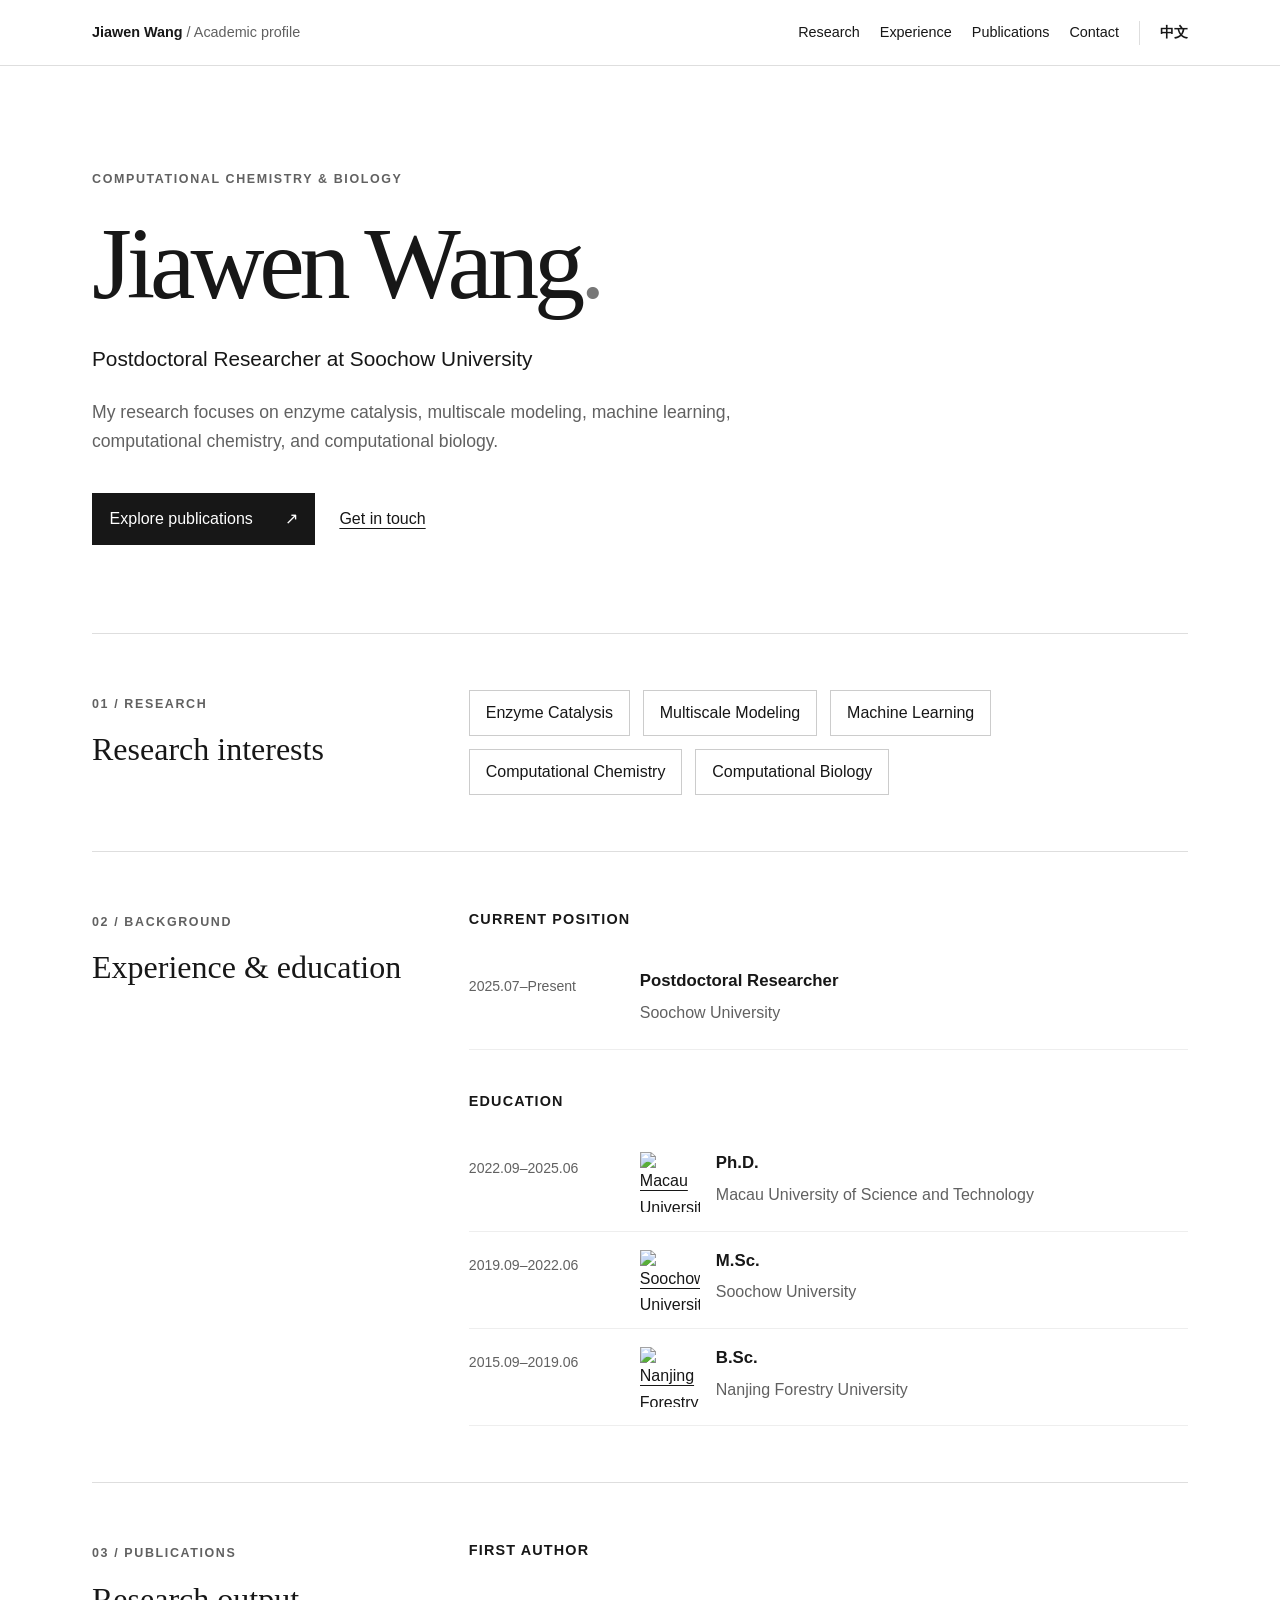
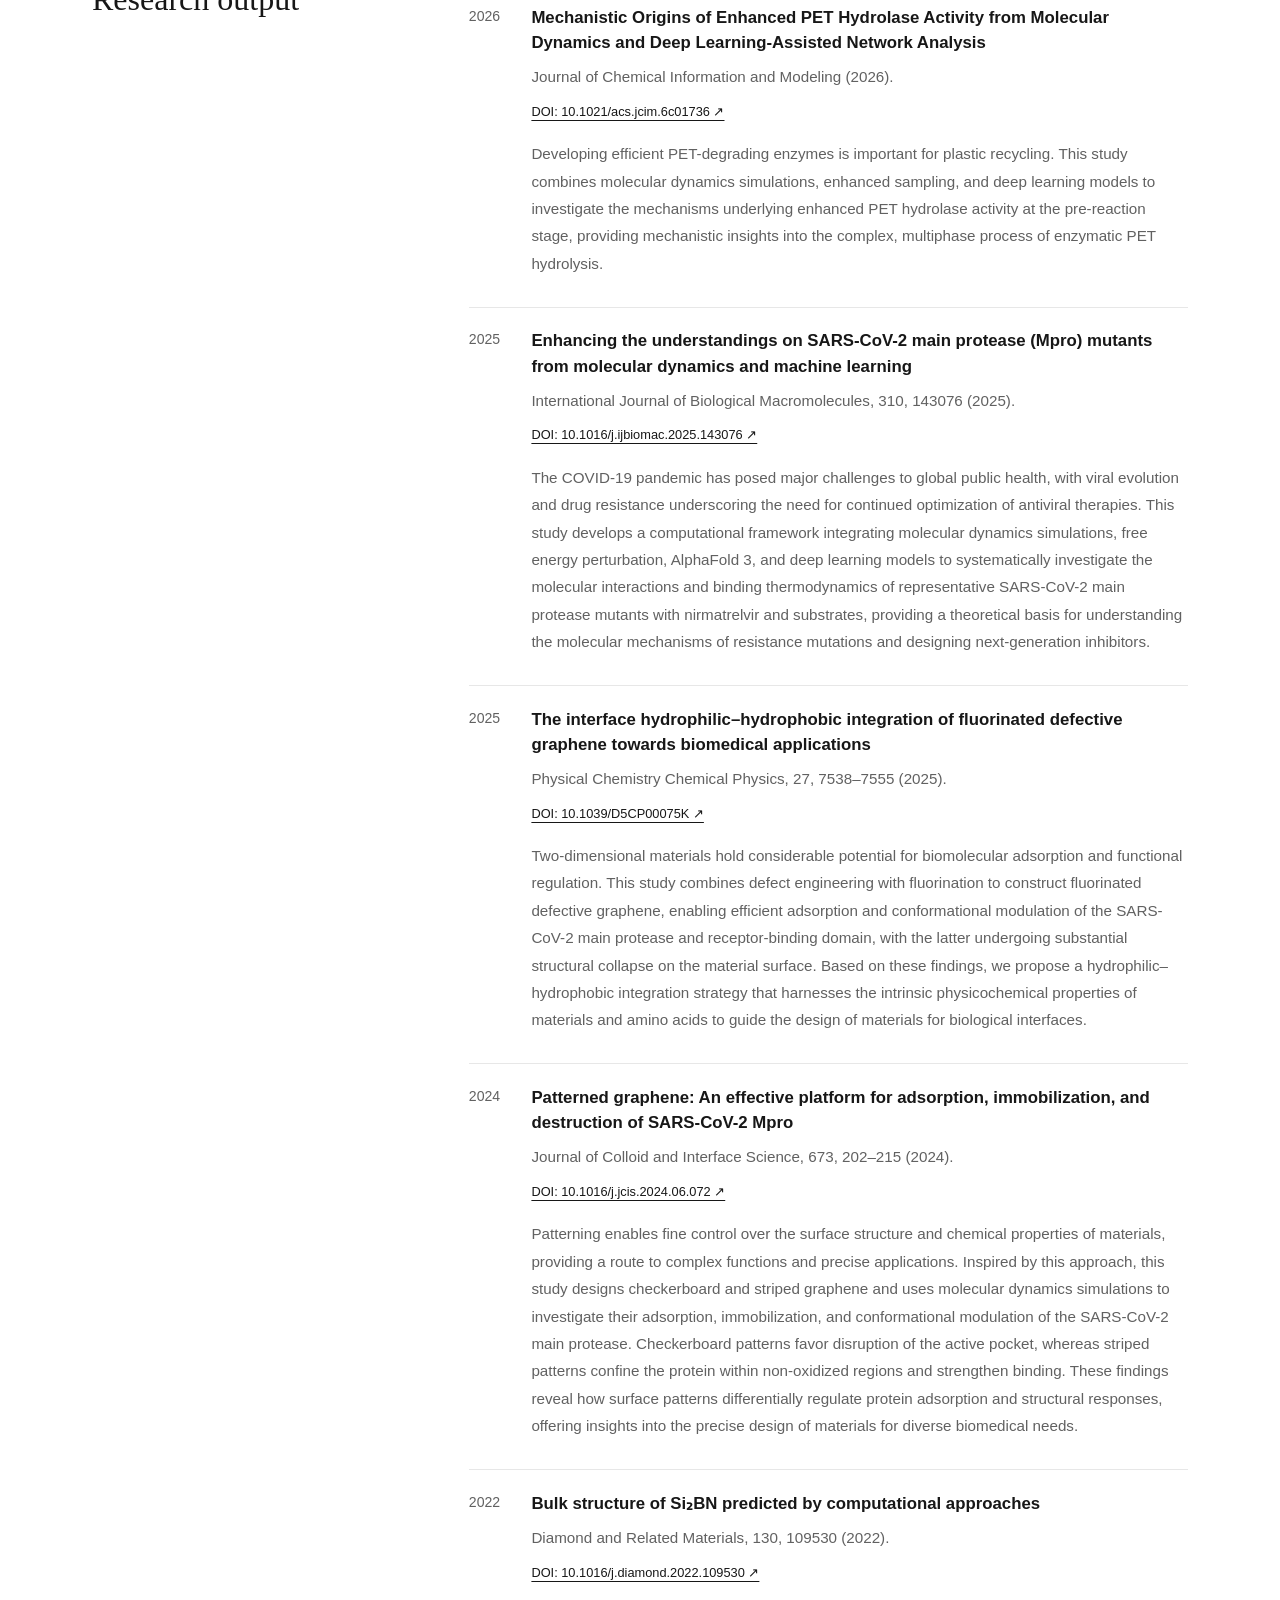
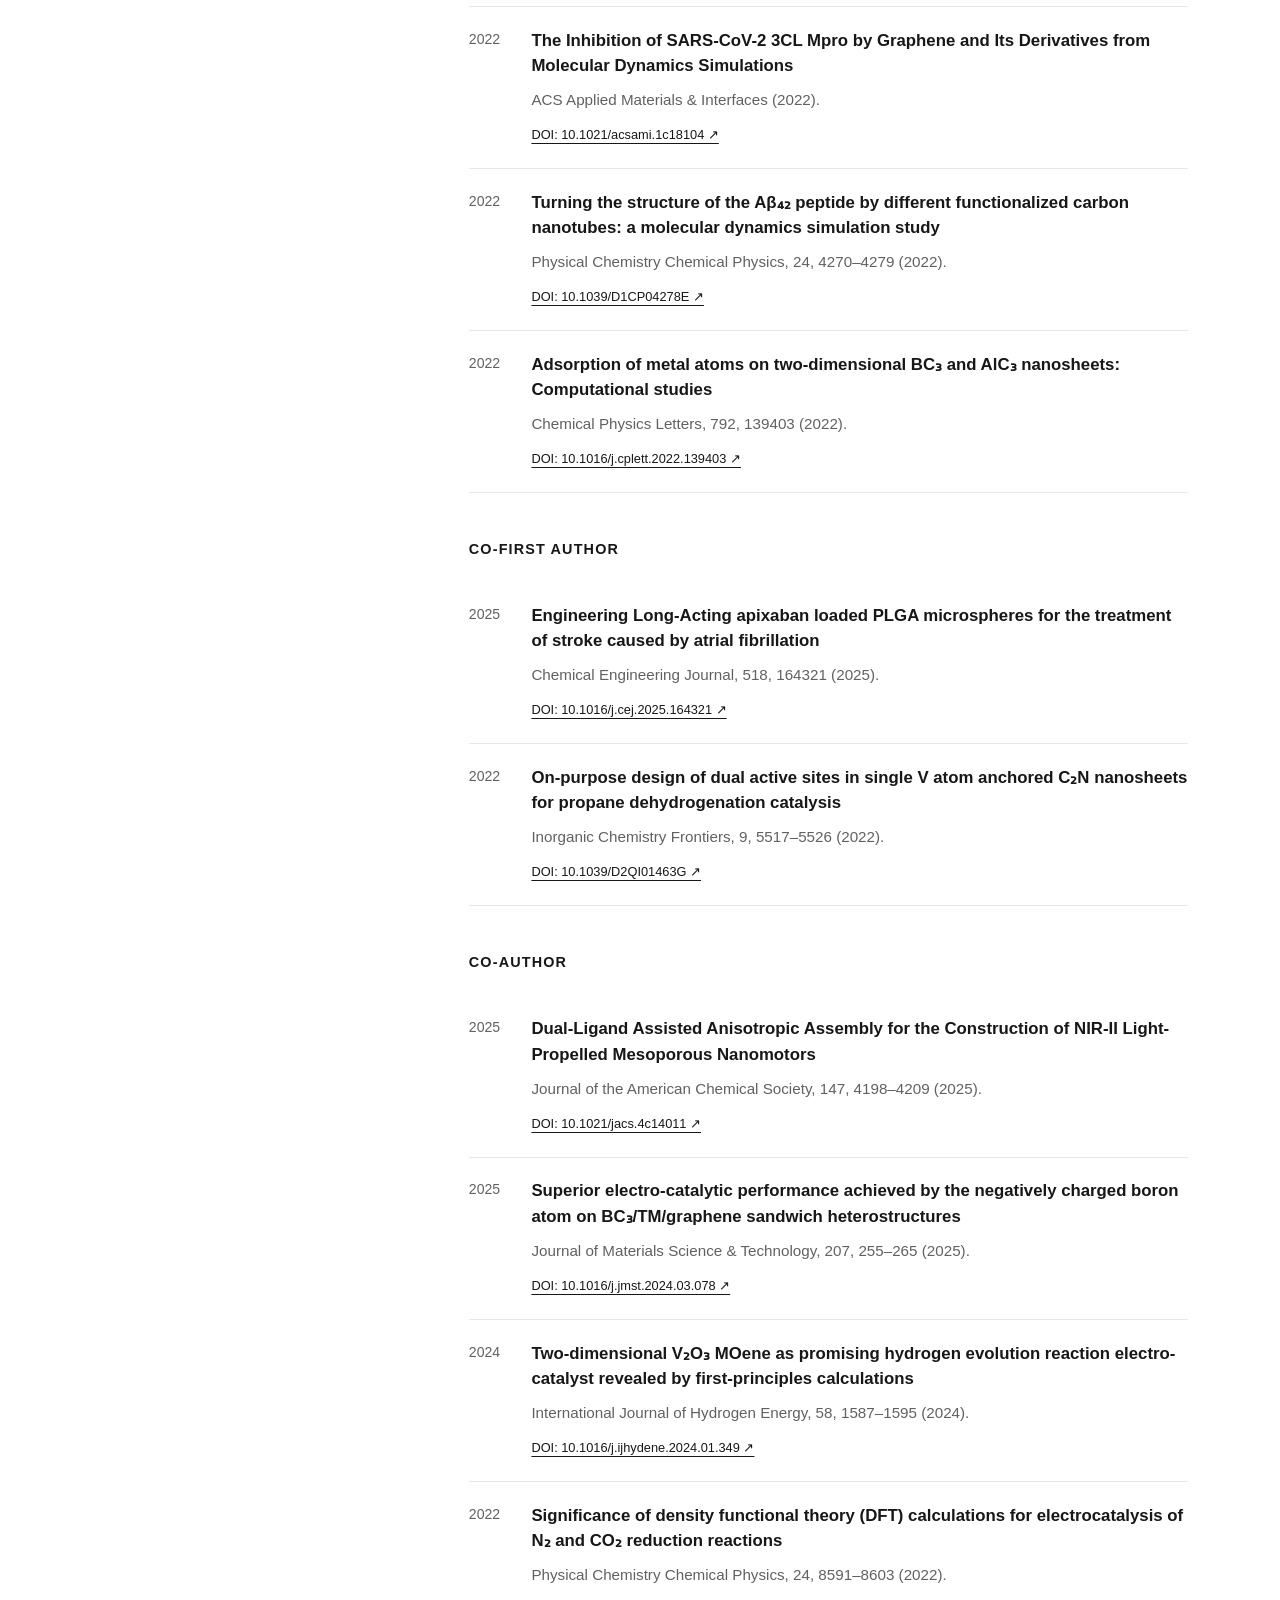
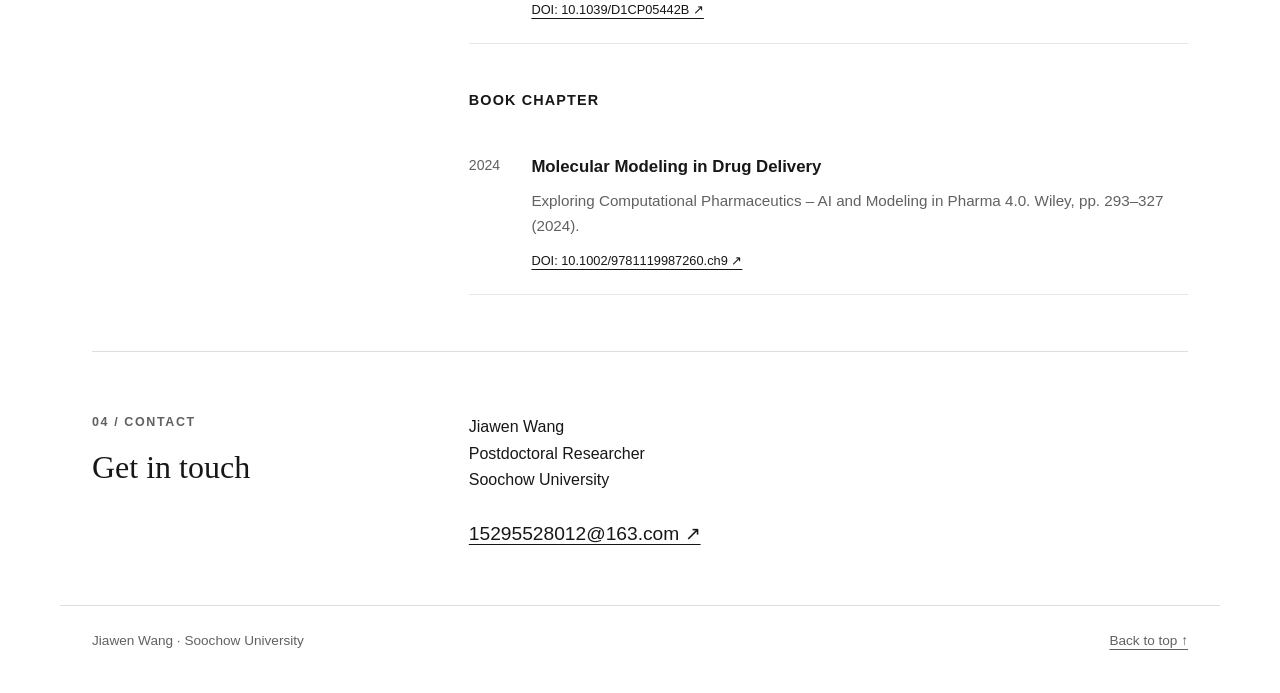
==== commit 69b2419d: "Add bilingual patterned graphene introduction" ====
--- a/index.html
+++ b/index.html
@@ -18,7 +18,7 @@
 <section class="publications section" id="publications"><div class="section-heading"><span class="eyebrow">03 / Publications</span><h2>Research output</h2></div><div><div class="publication-group"><h3>First Author</h3><ol><li><article><span class="year">2026</span><div><h4><a href="https://doi.org/10.1021/acs.jcim.6c01736">Mechanistic Origins of Enhanced PET Hydrolase Activity from Molecular Dynamics and Deep Learning-Assisted Network Analysis</a></h4><p>Journal of Chemical Information and Modeling (2026).</p><a class="doi" href="https://doi.org/10.1021/acs.jcim.6c01736">DOI: 10.1021/acs.jcim.6c01736 ↗</a><p class="publication-summary" style="margin-top:1rem;line-height:1.8">Developing efficient PET-degrading enzymes is important for plastic recycling. This study combines molecular dynamics simulations, enhanced sampling, and deep learning models to investigate the mechanisms underlying enhanced PET hydrolase activity at the pre-reaction stage, providing mechanistic insights into the complex, multiphase process of enzymatic PET hydrolysis.</p></div></article></li>
 <li><article><span class="year">2025</span><div><h4><a href="https://doi.org/10.1016/j.ijbiomac.2025.143076">Enhancing the understandings on SARS-CoV-2 main protease (Mpro) mutants from molecular dynamics and machine learning</a></h4><p>International Journal of Biological Macromolecules, 310, 143076 (2025).</p><a class="doi" href="https://doi.org/10.1016/j.ijbiomac.2025.143076">DOI: 10.1016/j.ijbiomac.2025.143076 ↗</a><p class="publication-summary" style="margin-top:1rem;line-height:1.8">The COVID-19 pandemic has posed major challenges to global public health, with viral evolution and drug resistance underscoring the need for continued optimization of antiviral therapies. This study develops a computational framework integrating molecular dynamics simulations, free energy perturbation, AlphaFold 3, and deep learning models to systematically investigate the molecular interactions and binding thermodynamics of representative SARS-CoV-2 main protease mutants with nirmatrelvir and substrates, providing a theoretical basis for understanding the molecular mechanisms of resistance mutations and designing next-generation inhibitors.</p></div></article></li>
 <li><article><span class="year">2025</span><div><h4><a href="https://doi.org/10.1039/D5CP00075K">The interface hydrophilic–hydrophobic integration of fluorinated defective graphene towards biomedical applications</a></h4><p>Physical Chemistry Chemical Physics, 27, 7538–7555 (2025).</p><a class="doi" href="https://doi.org/10.1039/D5CP00075K">DOI: 10.1039/D5CP00075K ↗</a><p class="publication-summary" style="margin-top:1rem;line-height:1.8">Two-dimensional materials hold considerable potential for biomolecular adsorption and functional regulation. This study combines defect engineering with fluorination to construct fluorinated defective graphene, enabling efficient adsorption and conformational modulation of the SARS-CoV-2 main protease and receptor-binding domain, with the latter undergoing substantial structural collapse on the material surface. Based on these findings, we propose a hydrophilic–hydrophobic integration strategy that harnesses the intrinsic physicochemical properties of materials and amino acids to guide the design of materials for biological interfaces.</p></div></article></li>
-<li><article><span class="year">2024</span><div><h4><a href="https://doi.org/10.1016/j.jcis.2024.06.072">Patterned graphene: An effective platform for adsorption, immobilization, and destruction of SARS-CoV-2 Mpro</a></h4><p>Journal of Colloid and Interface Science, 673, 202–215 (2024).</p><a class="doi" href="https://doi.org/10.1016/j.jcis.2024.06.072">DOI: 10.1016/j.jcis.2024.06.072 ↗</a></div></article></li>
+<li><article><span class="year">2024</span><div><h4><a href="https://doi.org/10.1016/j.jcis.2024.06.072">Patterned graphene: An effective platform for adsorption, immobilization, and destruction of SARS-CoV-2 Mpro</a></h4><p>Journal of Colloid and Interface Science, 673, 202–215 (2024).</p><a class="doi" href="https://doi.org/10.1016/j.jcis.2024.06.072">DOI: 10.1016/j.jcis.2024.06.072 ↗</a><p class="publication-summary" style="margin-top:1rem;line-height:1.8">Patterning enables fine control over the surface structure and chemical properties of materials, providing a route to complex functions and precise applications. Inspired by this approach, this study designs checkerboard and striped graphene and uses molecular dynamics simulations to investigate their adsorption, immobilization, and conformational modulation of the SARS-CoV-2 main protease. Checkerboard patterns favor disruption of the active pocket, whereas striped patterns confine the protein within non-oxidized regions and strengthen binding. These findings reveal how surface patterns differentially regulate protein adsorption and structural responses, offering insights into the precise design of materials for diverse biomedical needs.</p></div></article></li>
 <li><article><span class="year">2022</span><div><h4><a href="https://doi.org/10.1016/j.diamond.2022.109530">Bulk structure of Si₂BN predicted by computational approaches</a></h4><p>Diamond and Related Materials, 130, 109530 (2022).</p><a class="doi" href="https://doi.org/10.1016/j.diamond.2022.109530">DOI: 10.1016/j.diamond.2022.109530 ↗</a></div></article></li>
 <li><article><span class="year">2022</span><div><h4><a href="https://doi.org/10.1021/acsami.1c18104">The Inhibition of SARS-CoV-2 3CL Mpro by Graphene and Its Derivatives from Molecular Dynamics Simulations</a></h4><p>ACS Applied Materials &amp; Interfaces (2022).</p><a class="doi" href="https://doi.org/10.1021/acsami.1c18104">DOI: 10.1021/acsami.1c18104 ↗</a></div></article></li>
 <li><article><span class="year">2022</span><div><h4><a href="https://doi.org/10.1039/D1CP04278E">Turning the structure of the Aβ₄₂ peptide by different functionalized carbon nanotubes: a molecular dynamics simulation study</a></h4><p>Physical Chemistry Chemical Physics, 24, 4270–4279 (2022).</p><a class="doi" href="https://doi.org/10.1039/D1CP04278E">DOI: 10.1039/D1CP04278E ↗</a></div></article></li>
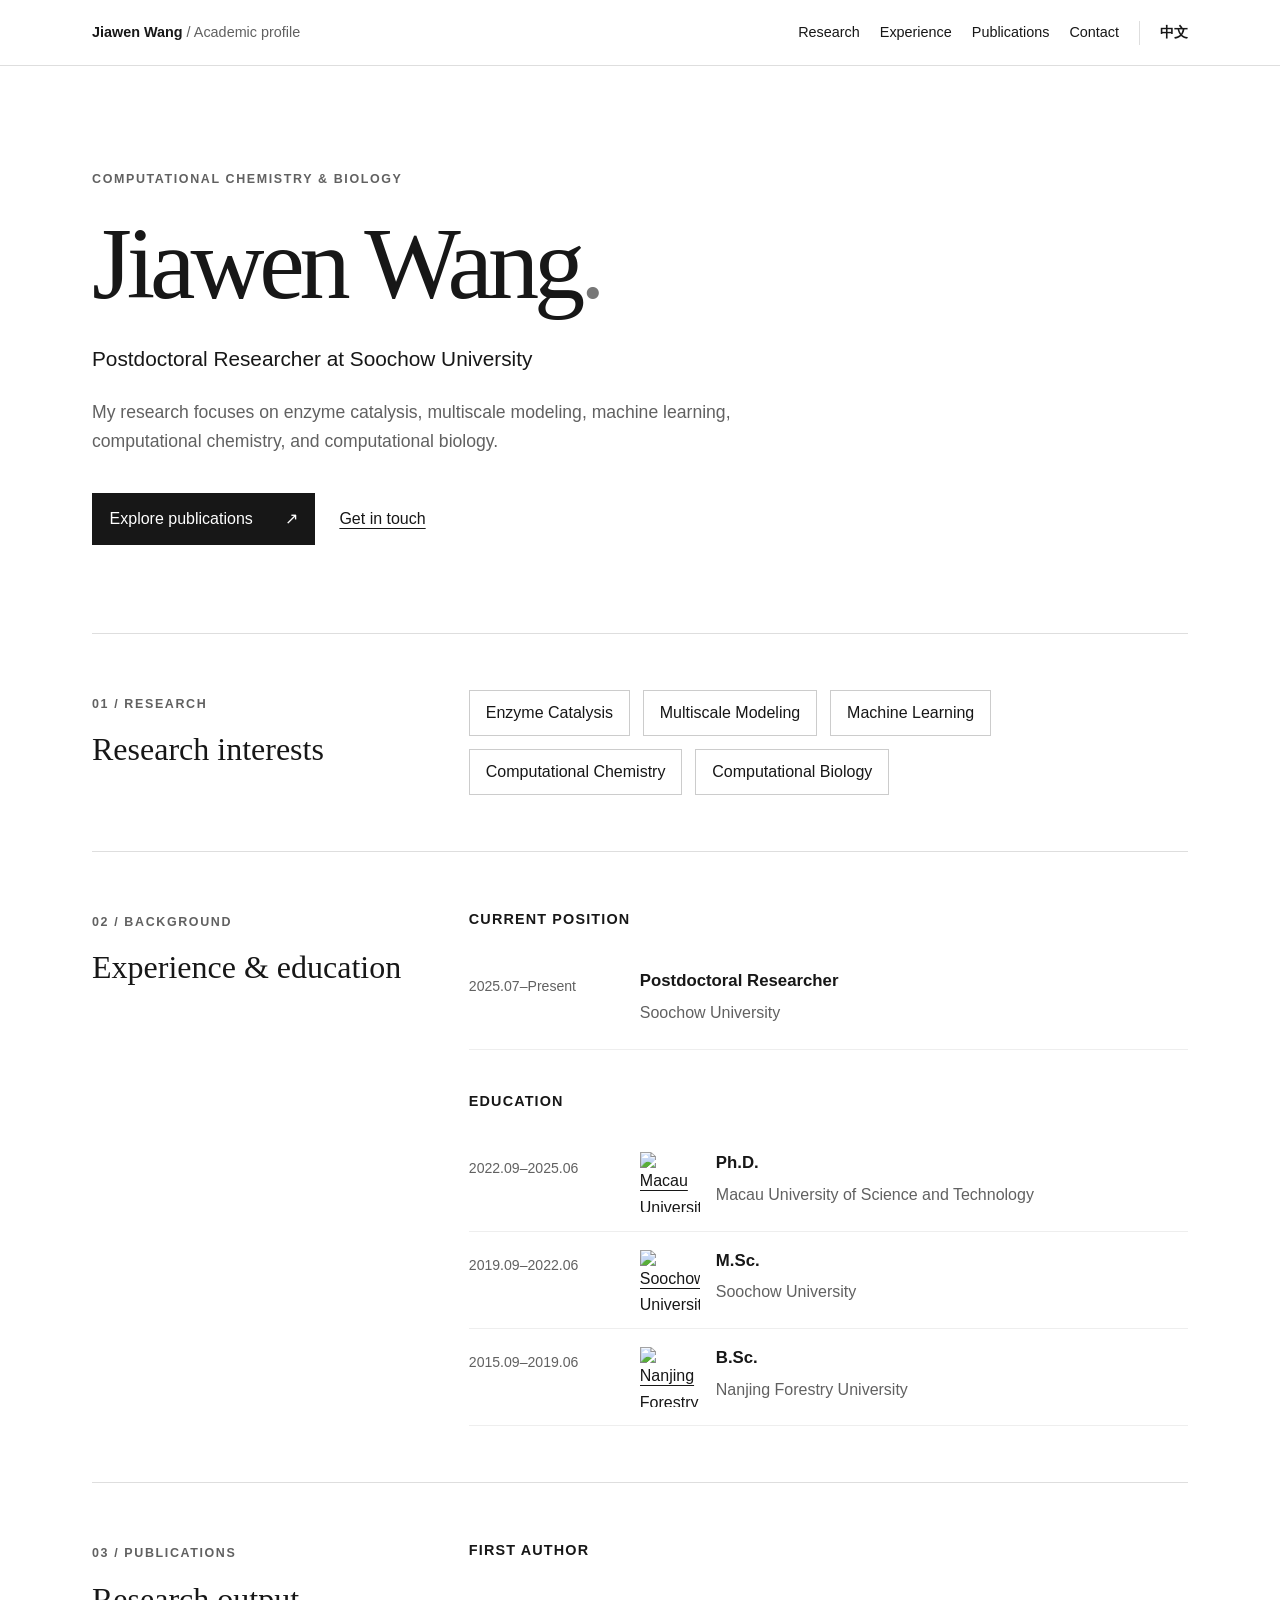
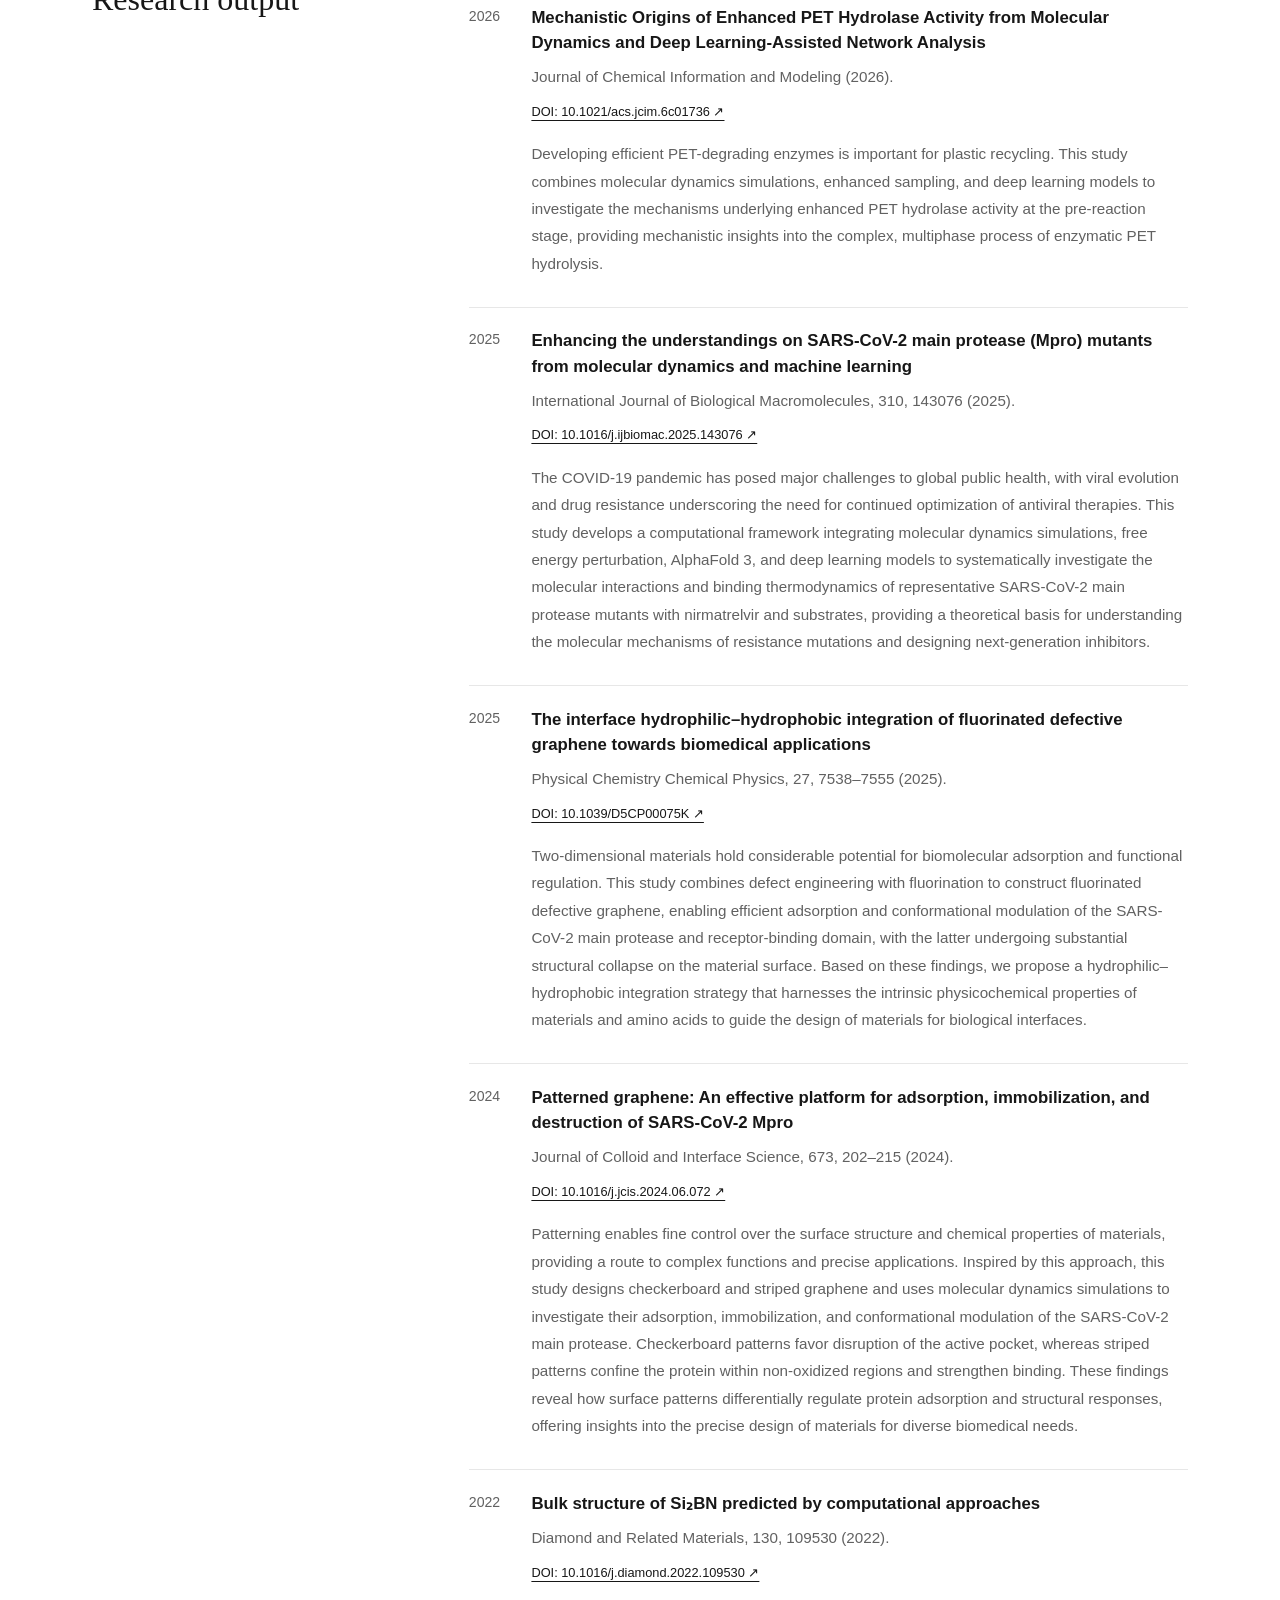
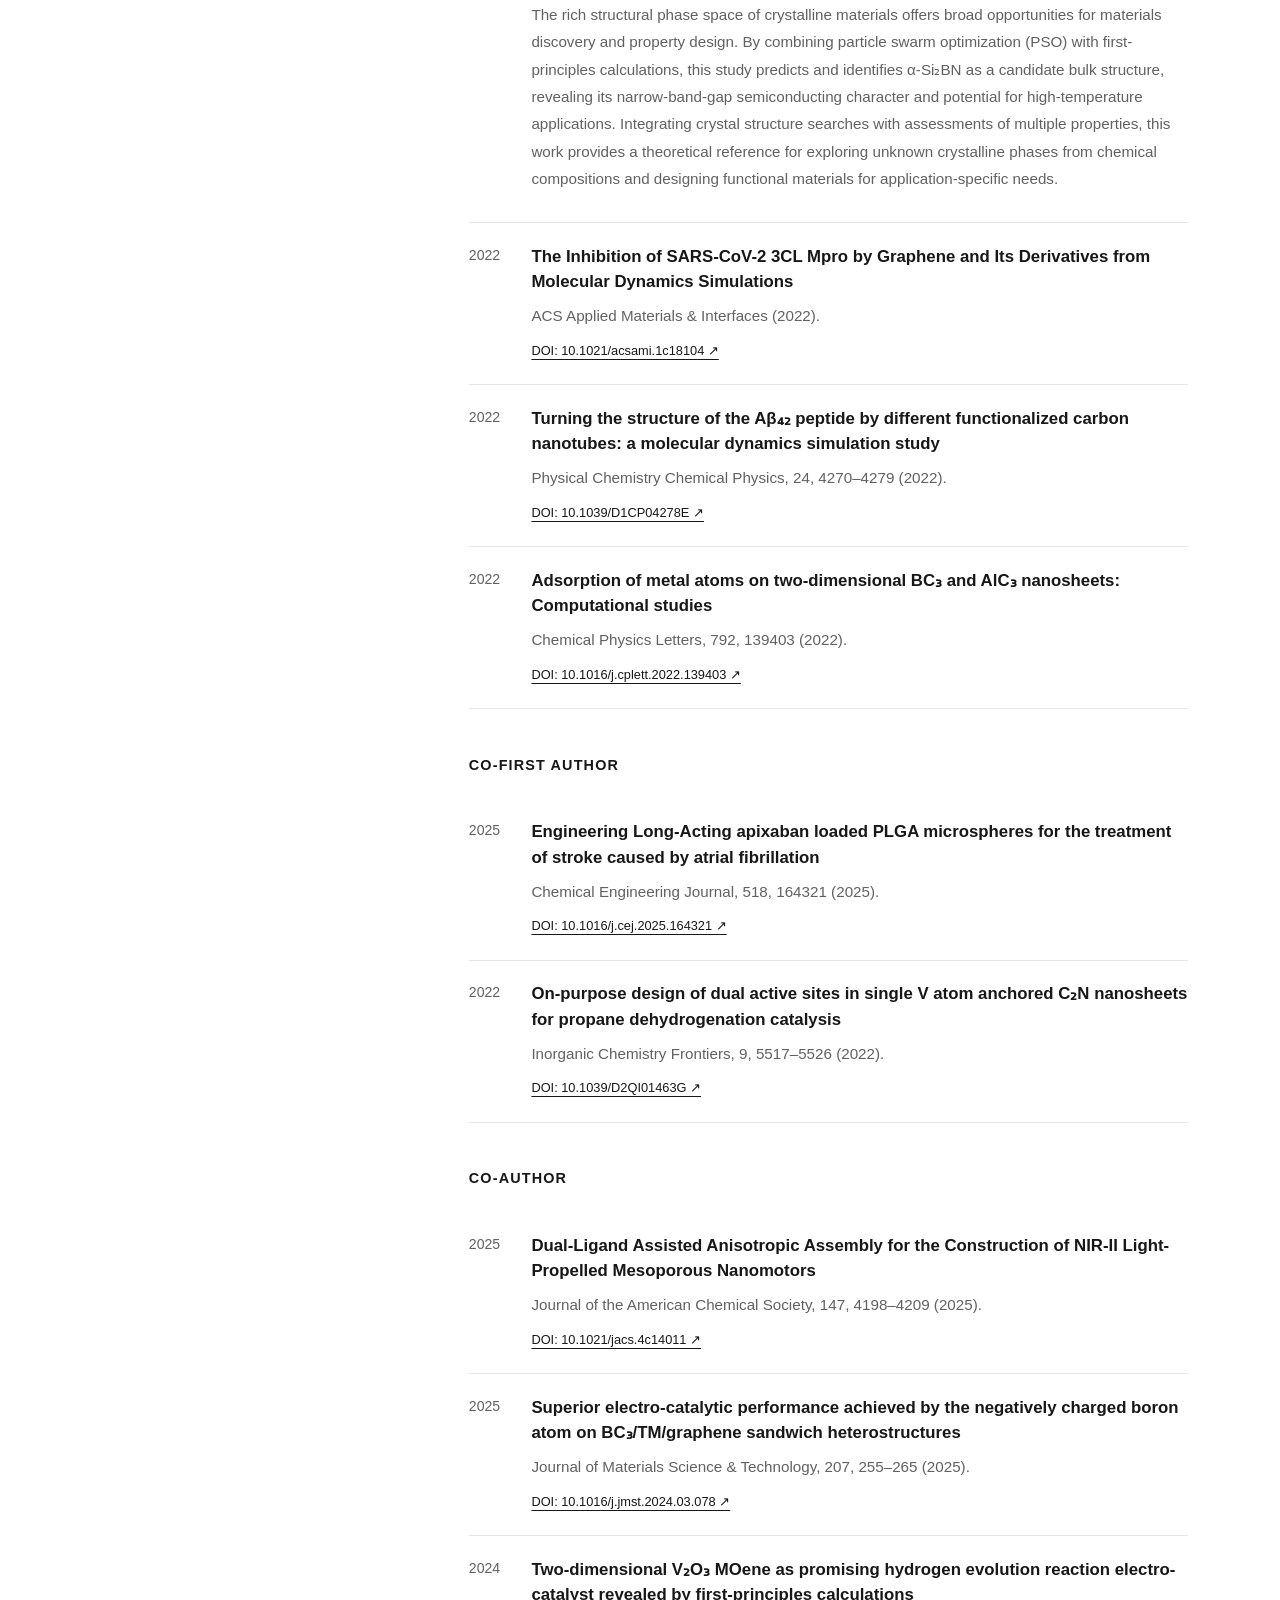
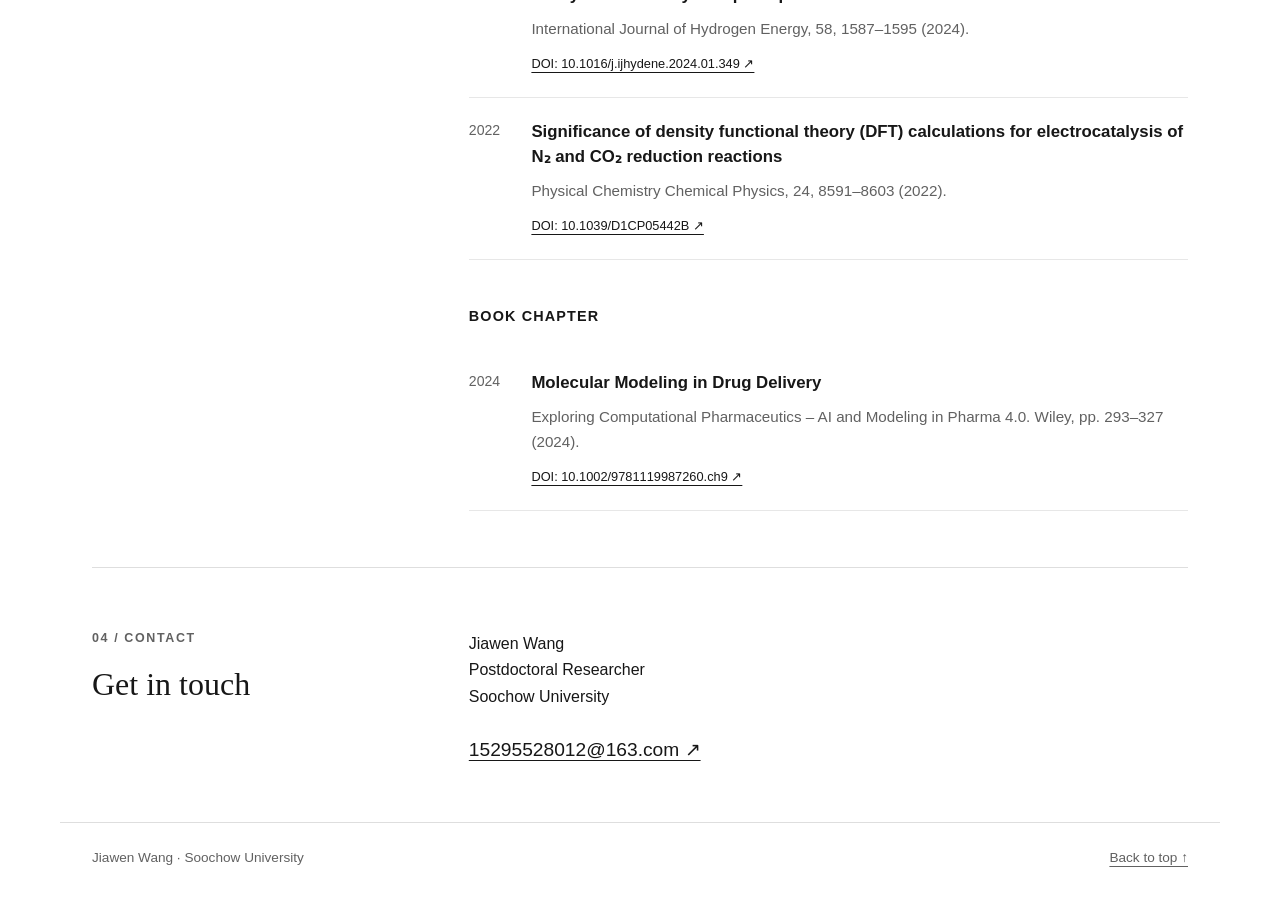
==== commit 02ed0d94: "Add bilingual Si2BN study introduction" ====
--- a/index.html
+++ b/index.html
@@ -19,7 +19,7 @@
 <li><article><span class="year">2025</span><div><h4><a href="https://doi.org/10.1016/j.ijbiomac.2025.143076">Enhancing the understandings on SARS-CoV-2 main protease (Mpro) mutants from molecular dynamics and machine learning</a></h4><p>International Journal of Biological Macromolecules, 310, 143076 (2025).</p><a class="doi" href="https://doi.org/10.1016/j.ijbiomac.2025.143076">DOI: 10.1016/j.ijbiomac.2025.143076 ↗</a><p class="publication-summary" style="margin-top:1rem;line-height:1.8">The COVID-19 pandemic has posed major challenges to global public health, with viral evolution and drug resistance underscoring the need for continued optimization of antiviral therapies. This study develops a computational framework integrating molecular dynamics simulations, free energy perturbation, AlphaFold 3, and deep learning models to systematically investigate the molecular interactions and binding thermodynamics of representative SARS-CoV-2 main protease mutants with nirmatrelvir and substrates, providing a theoretical basis for understanding the molecular mechanisms of resistance mutations and designing next-generation inhibitors.</p></div></article></li>
 <li><article><span class="year">2025</span><div><h4><a href="https://doi.org/10.1039/D5CP00075K">The interface hydrophilic–hydrophobic integration of fluorinated defective graphene towards biomedical applications</a></h4><p>Physical Chemistry Chemical Physics, 27, 7538–7555 (2025).</p><a class="doi" href="https://doi.org/10.1039/D5CP00075K">DOI: 10.1039/D5CP00075K ↗</a><p class="publication-summary" style="margin-top:1rem;line-height:1.8">Two-dimensional materials hold considerable potential for biomolecular adsorption and functional regulation. This study combines defect engineering with fluorination to construct fluorinated defective graphene, enabling efficient adsorption and conformational modulation of the SARS-CoV-2 main protease and receptor-binding domain, with the latter undergoing substantial structural collapse on the material surface. Based on these findings, we propose a hydrophilic–hydrophobic integration strategy that harnesses the intrinsic physicochemical properties of materials and amino acids to guide the design of materials for biological interfaces.</p></div></article></li>
 <li><article><span class="year">2024</span><div><h4><a href="https://doi.org/10.1016/j.jcis.2024.06.072">Patterned graphene: An effective platform for adsorption, immobilization, and destruction of SARS-CoV-2 Mpro</a></h4><p>Journal of Colloid and Interface Science, 673, 202–215 (2024).</p><a class="doi" href="https://doi.org/10.1016/j.jcis.2024.06.072">DOI: 10.1016/j.jcis.2024.06.072 ↗</a><p class="publication-summary" style="margin-top:1rem;line-height:1.8">Patterning enables fine control over the surface structure and chemical properties of materials, providing a route to complex functions and precise applications. Inspired by this approach, this study designs checkerboard and striped graphene and uses molecular dynamics simulations to investigate their adsorption, immobilization, and conformational modulation of the SARS-CoV-2 main protease. Checkerboard patterns favor disruption of the active pocket, whereas striped patterns confine the protein within non-oxidized regions and strengthen binding. These findings reveal how surface patterns differentially regulate protein adsorption and structural responses, offering insights into the precise design of materials for diverse biomedical needs.</p></div></article></li>
-<li><article><span class="year">2022</span><div><h4><a href="https://doi.org/10.1016/j.diamond.2022.109530">Bulk structure of Si₂BN predicted by computational approaches</a></h4><p>Diamond and Related Materials, 130, 109530 (2022).</p><a class="doi" href="https://doi.org/10.1016/j.diamond.2022.109530">DOI: 10.1016/j.diamond.2022.109530 ↗</a></div></article></li>
+<li><article><span class="year">2022</span><div><h4><a href="https://doi.org/10.1016/j.diamond.2022.109530">Bulk structure of Si₂BN predicted by computational approaches</a></h4><p>Diamond and Related Materials, 130, 109530 (2022).</p><a class="doi" href="https://doi.org/10.1016/j.diamond.2022.109530">DOI: 10.1016/j.diamond.2022.109530 ↗</a><p class="publication-summary" style="margin-top:1rem;line-height:1.8">The rich structural phase space of crystalline materials offers broad opportunities for materials discovery and property design. By combining particle swarm optimization (PSO) with first-principles calculations, this study predicts and identifies α-Si₂BN as a candidate bulk structure, revealing its narrow-band-gap semiconducting character and potential for high-temperature applications. Integrating crystal structure searches with assessments of multiple properties, this work provides a theoretical reference for exploring unknown crystalline phases from chemical compositions and designing functional materials for application-specific needs.</p></div></article></li>
 <li><article><span class="year">2022</span><div><h4><a href="https://doi.org/10.1021/acsami.1c18104">The Inhibition of SARS-CoV-2 3CL Mpro by Graphene and Its Derivatives from Molecular Dynamics Simulations</a></h4><p>ACS Applied Materials &amp; Interfaces (2022).</p><a class="doi" href="https://doi.org/10.1021/acsami.1c18104">DOI: 10.1021/acsami.1c18104 ↗</a></div></article></li>
 <li><article><span class="year">2022</span><div><h4><a href="https://doi.org/10.1039/D1CP04278E">Turning the structure of the Aβ₄₂ peptide by different functionalized carbon nanotubes: a molecular dynamics simulation study</a></h4><p>Physical Chemistry Chemical Physics, 24, 4270–4279 (2022).</p><a class="doi" href="https://doi.org/10.1039/D1CP04278E">DOI: 10.1039/D1CP04278E ↗</a></div></article></li>
 <li><article><span class="year">2022</span><div><h4><a href="https://doi.org/10.1016/j.cplett.2022.139403">Adsorption of metal atoms on two-dimensional BC₃ and AlC₃ nanosheets: Computational studies</a></h4><p>Chemical Physics Letters, 792, 139403 (2022).</p><a class="doi" href="https://doi.org/10.1016/j.cplett.2022.139403">DOI: 10.1016/j.cplett.2022.139403 ↗</a></div></article></li></ol></div>
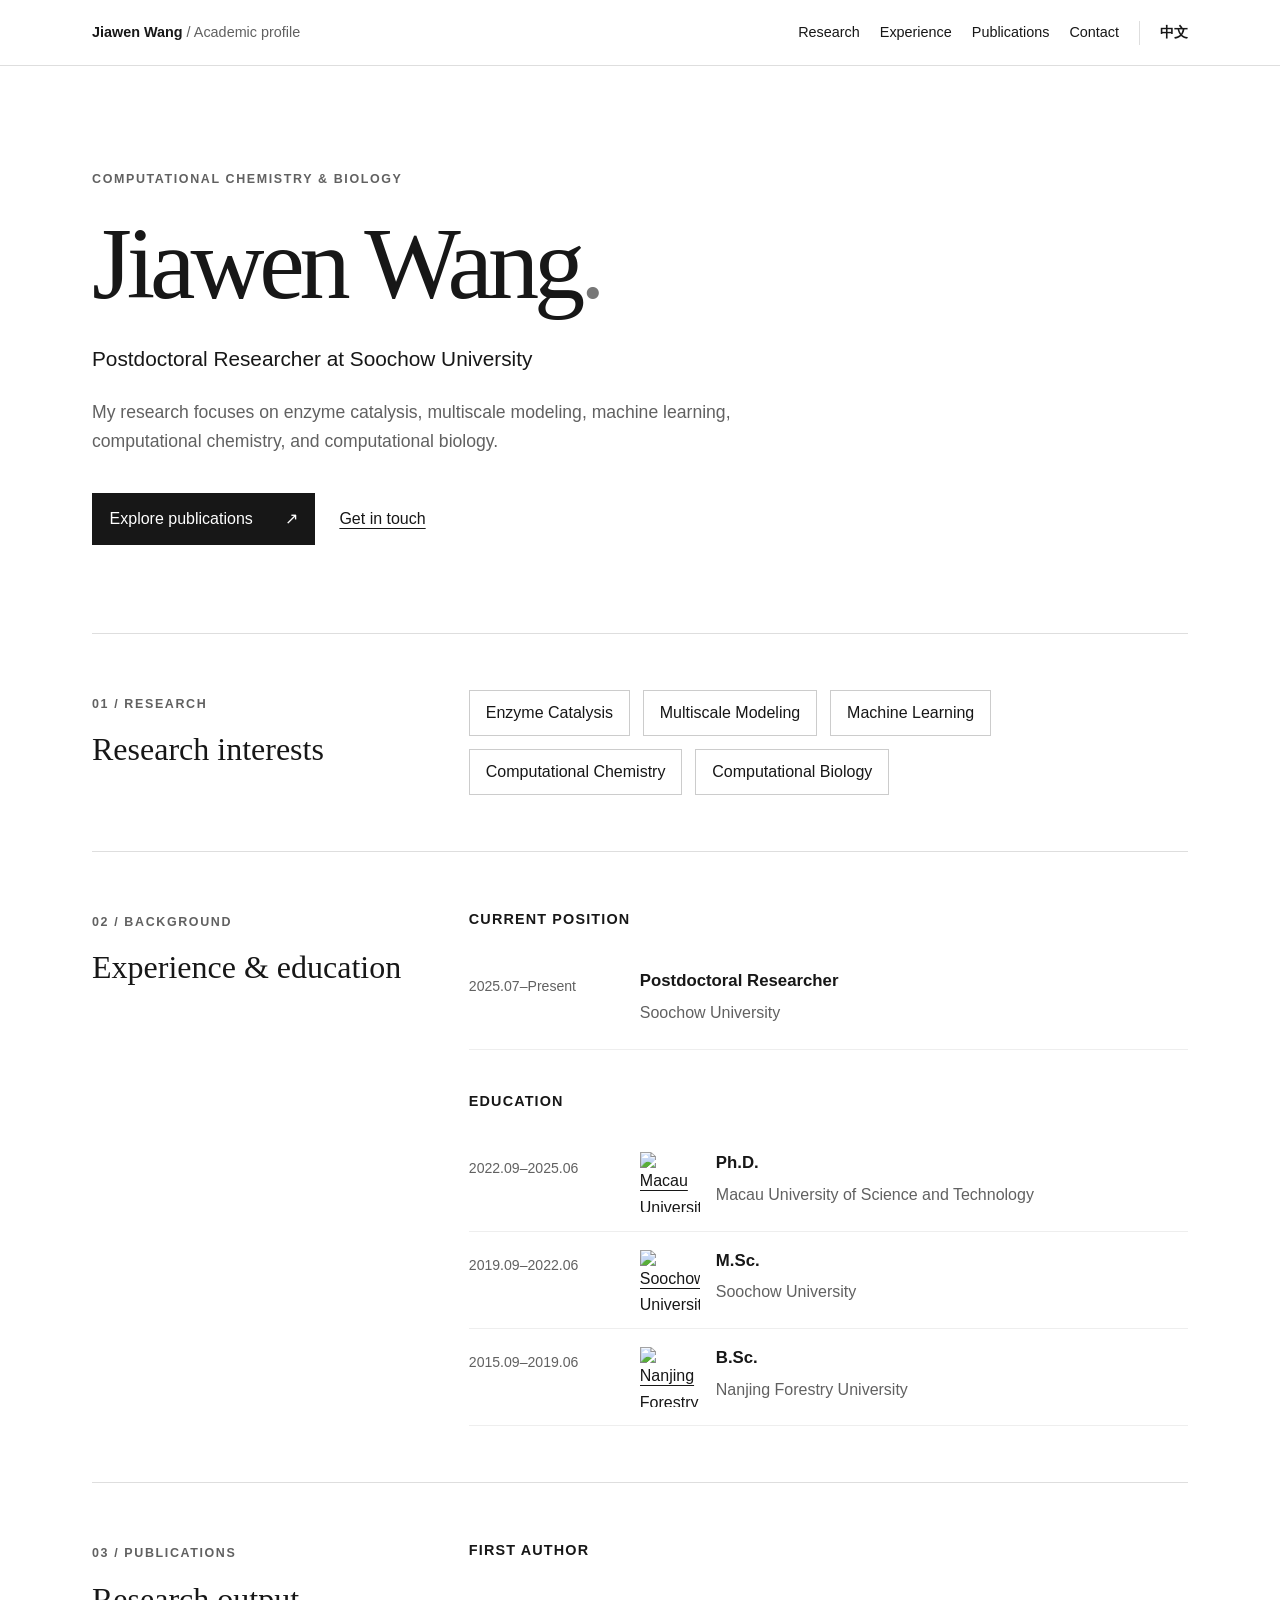
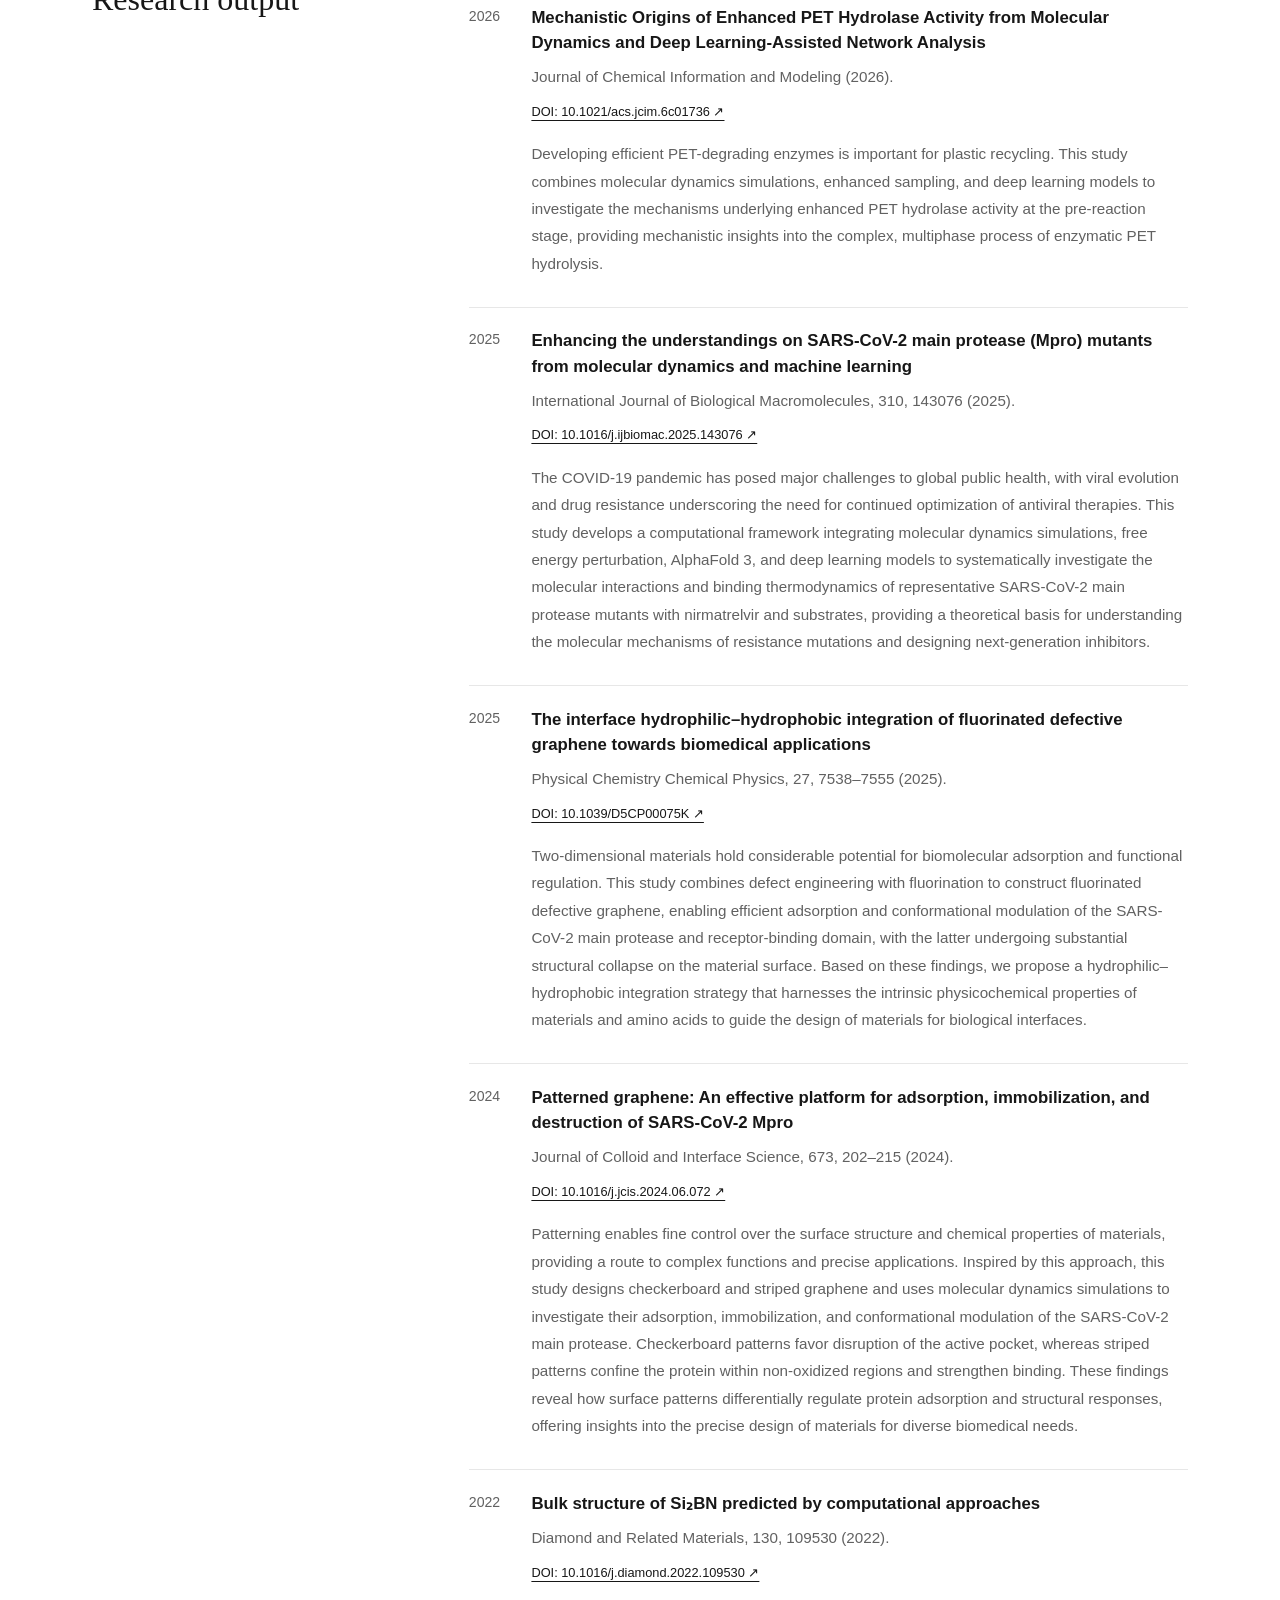
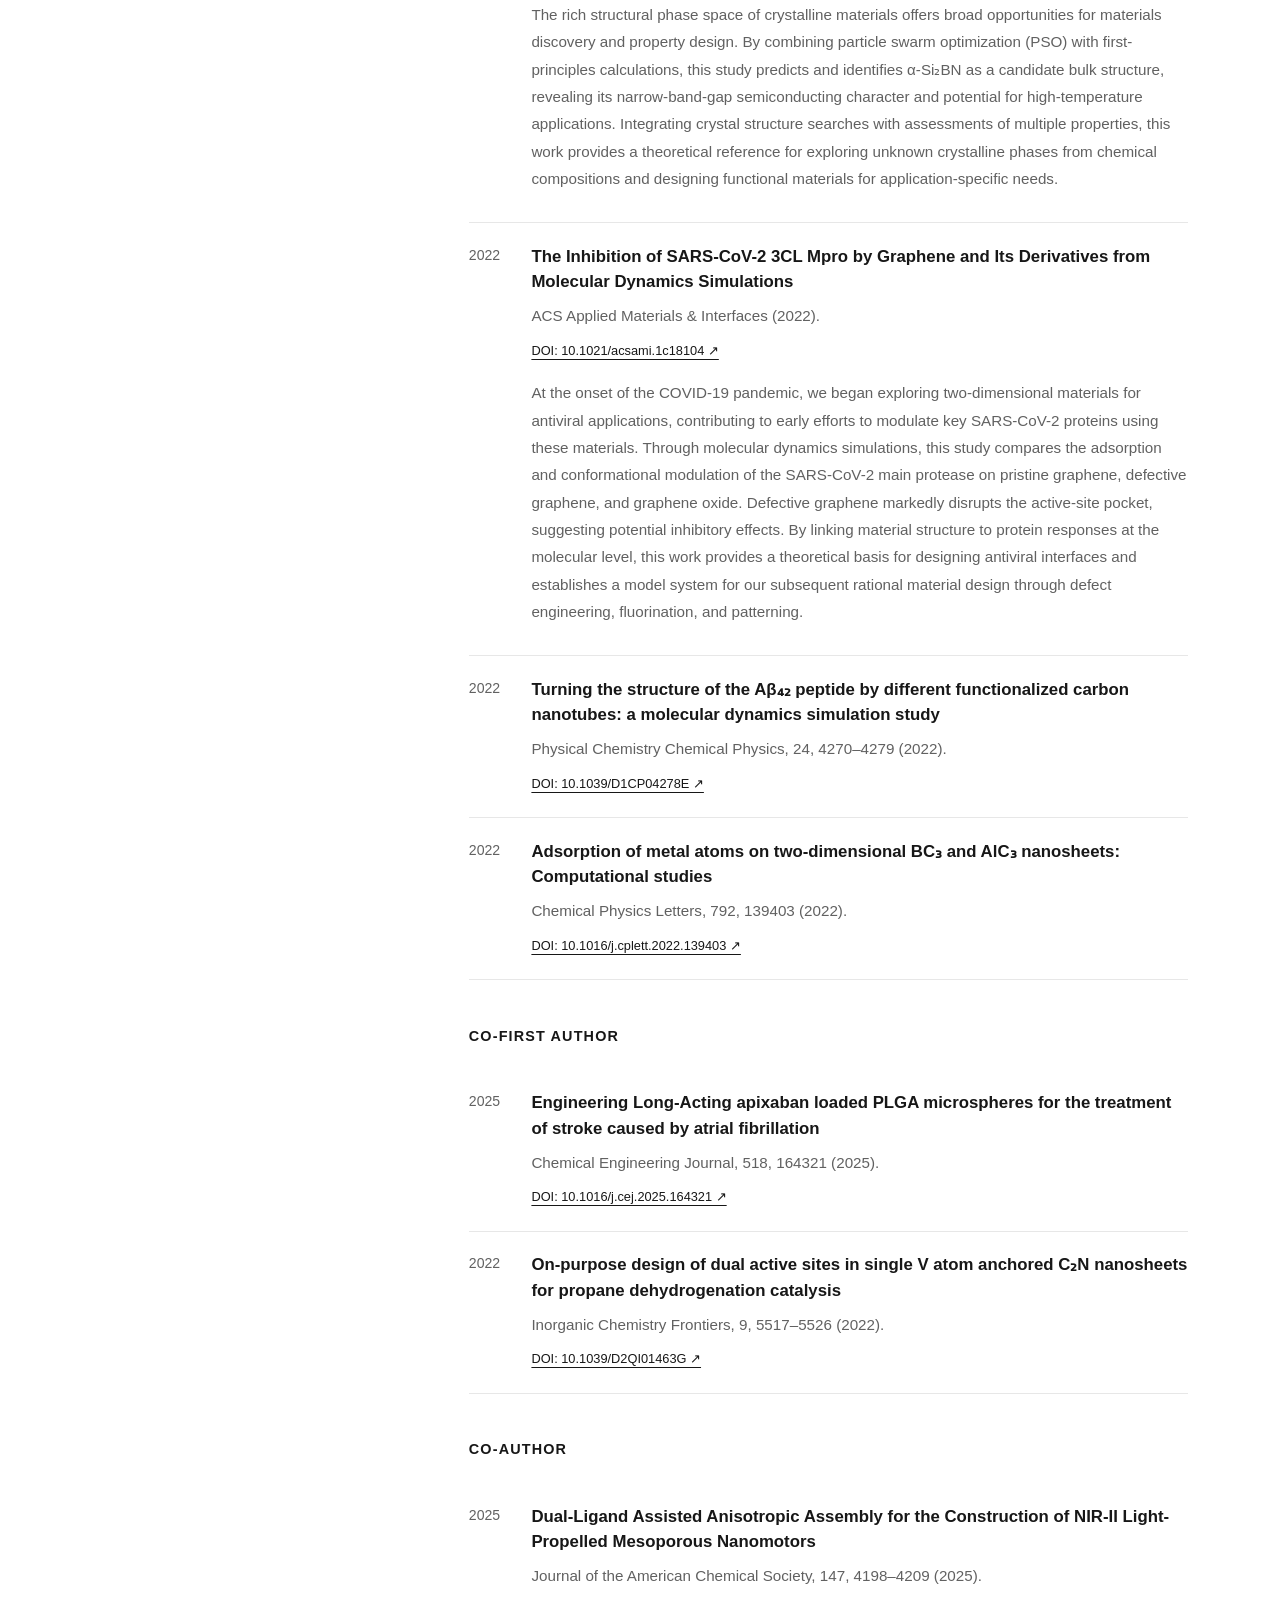
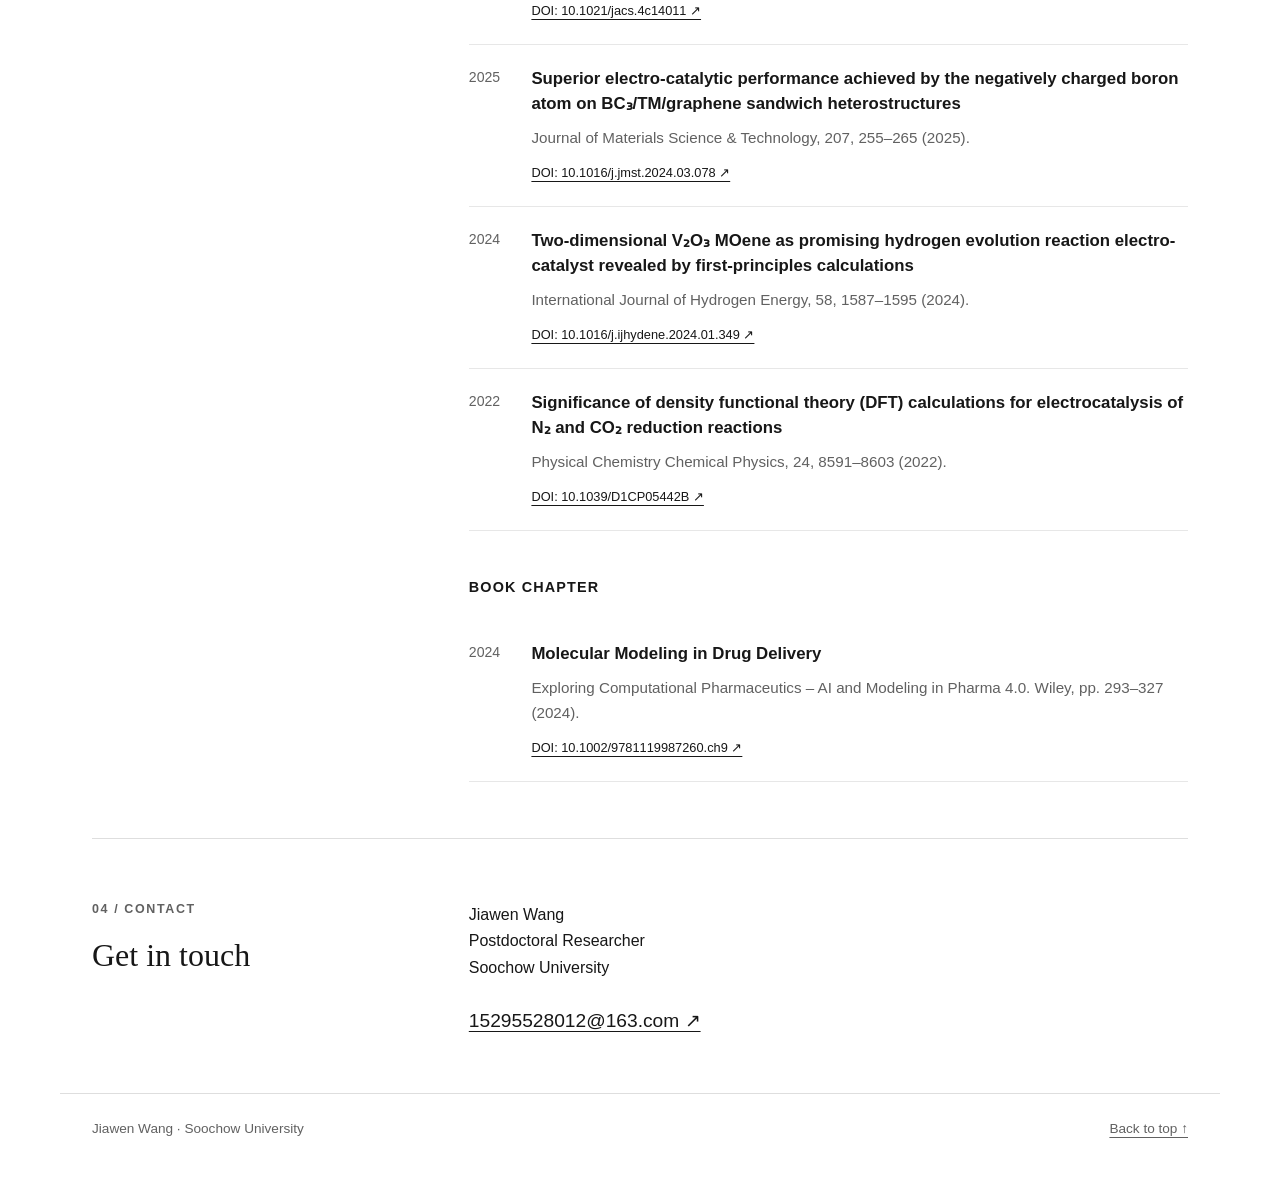
==== commit 40e4e860: "Add bilingual introduction for the 2022 ACS AMI paper" ====
--- a/index.html
+++ b/index.html
@@ -20,7 +20,7 @@
 <li><article><span class="year">2025</span><div><h4><a href="https://doi.org/10.1039/D5CP00075K">The interface hydrophilic–hydrophobic integration of fluorinated defective graphene towards biomedical applications</a></h4><p>Physical Chemistry Chemical Physics, 27, 7538–7555 (2025).</p><a class="doi" href="https://doi.org/10.1039/D5CP00075K">DOI: 10.1039/D5CP00075K ↗</a><p class="publication-summary" style="margin-top:1rem;line-height:1.8">Two-dimensional materials hold considerable potential for biomolecular adsorption and functional regulation. This study combines defect engineering with fluorination to construct fluorinated defective graphene, enabling efficient adsorption and conformational modulation of the SARS-CoV-2 main protease and receptor-binding domain, with the latter undergoing substantial structural collapse on the material surface. Based on these findings, we propose a hydrophilic–hydrophobic integration strategy that harnesses the intrinsic physicochemical properties of materials and amino acids to guide the design of materials for biological interfaces.</p></div></article></li>
 <li><article><span class="year">2024</span><div><h4><a href="https://doi.org/10.1016/j.jcis.2024.06.072">Patterned graphene: An effective platform for adsorption, immobilization, and destruction of SARS-CoV-2 Mpro</a></h4><p>Journal of Colloid and Interface Science, 673, 202–215 (2024).</p><a class="doi" href="https://doi.org/10.1016/j.jcis.2024.06.072">DOI: 10.1016/j.jcis.2024.06.072 ↗</a><p class="publication-summary" style="margin-top:1rem;line-height:1.8">Patterning enables fine control over the surface structure and chemical properties of materials, providing a route to complex functions and precise applications. Inspired by this approach, this study designs checkerboard and striped graphene and uses molecular dynamics simulations to investigate their adsorption, immobilization, and conformational modulation of the SARS-CoV-2 main protease. Checkerboard patterns favor disruption of the active pocket, whereas striped patterns confine the protein within non-oxidized regions and strengthen binding. These findings reveal how surface patterns differentially regulate protein adsorption and structural responses, offering insights into the precise design of materials for diverse biomedical needs.</p></div></article></li>
 <li><article><span class="year">2022</span><div><h4><a href="https://doi.org/10.1016/j.diamond.2022.109530">Bulk structure of Si₂BN predicted by computational approaches</a></h4><p>Diamond and Related Materials, 130, 109530 (2022).</p><a class="doi" href="https://doi.org/10.1016/j.diamond.2022.109530">DOI: 10.1016/j.diamond.2022.109530 ↗</a><p class="publication-summary" style="margin-top:1rem;line-height:1.8">The rich structural phase space of crystalline materials offers broad opportunities for materials discovery and property design. By combining particle swarm optimization (PSO) with first-principles calculations, this study predicts and identifies α-Si₂BN as a candidate bulk structure, revealing its narrow-band-gap semiconducting character and potential for high-temperature applications. Integrating crystal structure searches with assessments of multiple properties, this work provides a theoretical reference for exploring unknown crystalline phases from chemical compositions and designing functional materials for application-specific needs.</p></div></article></li>
-<li><article><span class="year">2022</span><div><h4><a href="https://doi.org/10.1021/acsami.1c18104">The Inhibition of SARS-CoV-2 3CL Mpro by Graphene and Its Derivatives from Molecular Dynamics Simulations</a></h4><p>ACS Applied Materials &amp; Interfaces (2022).</p><a class="doi" href="https://doi.org/10.1021/acsami.1c18104">DOI: 10.1021/acsami.1c18104 ↗</a></div></article></li>
+<li><article><span class="year">2022</span><div><h4><a href="https://doi.org/10.1021/acsami.1c18104">The Inhibition of SARS-CoV-2 3CL Mpro by Graphene and Its Derivatives from Molecular Dynamics Simulations</a></h4><p>ACS Applied Materials &amp; Interfaces (2022).</p><a class="doi" href="https://doi.org/10.1021/acsami.1c18104">DOI: 10.1021/acsami.1c18104 ↗</a><p class="publication-summary" style="margin-top:1rem;line-height:1.8">At the onset of the COVID-19 pandemic, we began exploring two-dimensional materials for antiviral applications, contributing to early efforts to modulate key SARS-CoV-2 proteins using these materials. Through molecular dynamics simulations, this study compares the adsorption and conformational modulation of the SARS-CoV-2 main protease on pristine graphene, defective graphene, and graphene oxide. Defective graphene markedly disrupts the active-site pocket, suggesting potential inhibitory effects. By linking material structure to protein responses at the molecular level, this work provides a theoretical basis for designing antiviral interfaces and establishes a model system for our subsequent rational material design through defect engineering, fluorination, and patterning.</p></div></article></li>
 <li><article><span class="year">2022</span><div><h4><a href="https://doi.org/10.1039/D1CP04278E">Turning the structure of the Aβ₄₂ peptide by different functionalized carbon nanotubes: a molecular dynamics simulation study</a></h4><p>Physical Chemistry Chemical Physics, 24, 4270–4279 (2022).</p><a class="doi" href="https://doi.org/10.1039/D1CP04278E">DOI: 10.1039/D1CP04278E ↗</a></div></article></li>
 <li><article><span class="year">2022</span><div><h4><a href="https://doi.org/10.1016/j.cplett.2022.139403">Adsorption of metal atoms on two-dimensional BC₃ and AlC₃ nanosheets: Computational studies</a></h4><p>Chemical Physics Letters, 792, 139403 (2022).</p><a class="doi" href="https://doi.org/10.1016/j.cplett.2022.139403">DOI: 10.1016/j.cplett.2022.139403 ↗</a></div></article></li></ol></div>
 <div class="publication-group"><h3>Co-first Author</h3><ol><li><article><span class="year">2025</span><div><h4><a href="https://doi.org/10.1016/j.cej.2025.164321">Engineering Long-Acting apixaban loaded PLGA microspheres for the treatment of stroke caused by atrial fibrillation</a></h4><p>Chemical Engineering Journal, 518, 164321 (2025).</p><a class="doi" href="https://doi.org/10.1016/j.cej.2025.164321">DOI: 10.1016/j.cej.2025.164321 ↗</a></div></article></li>
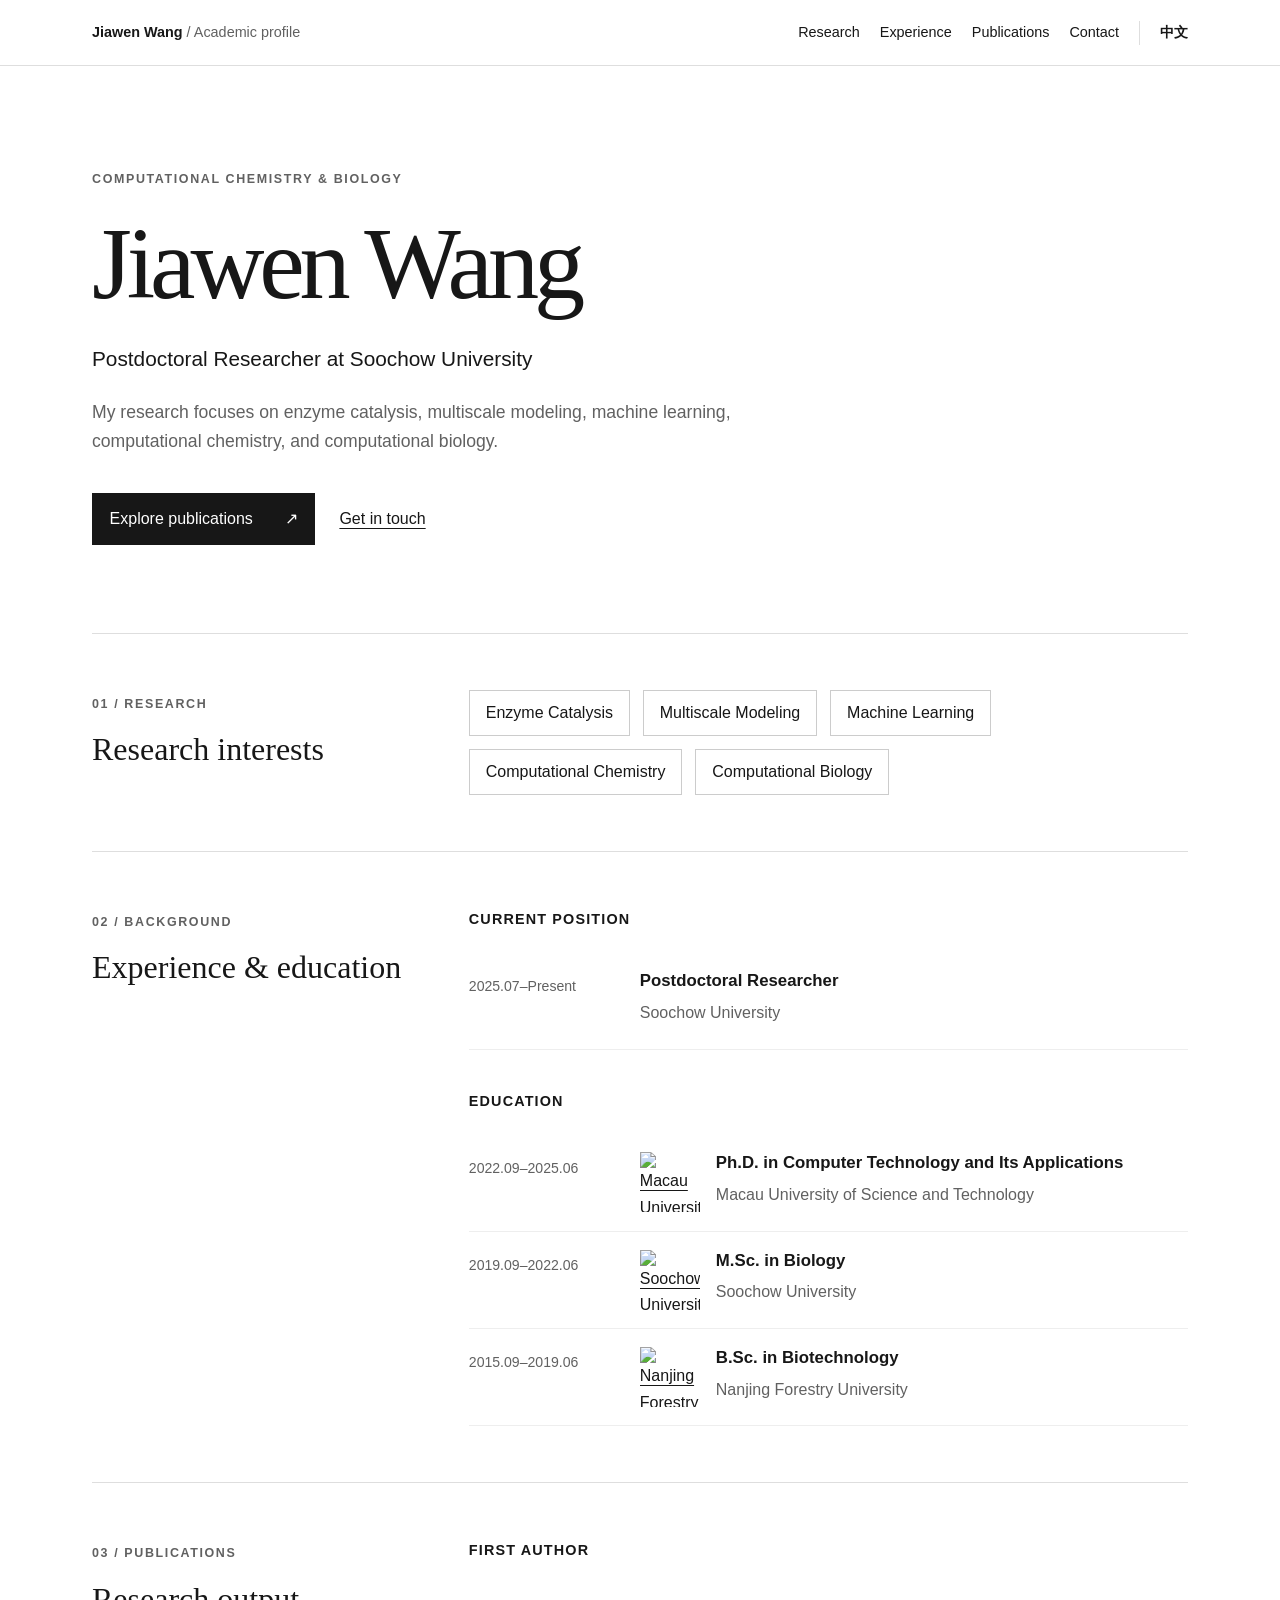
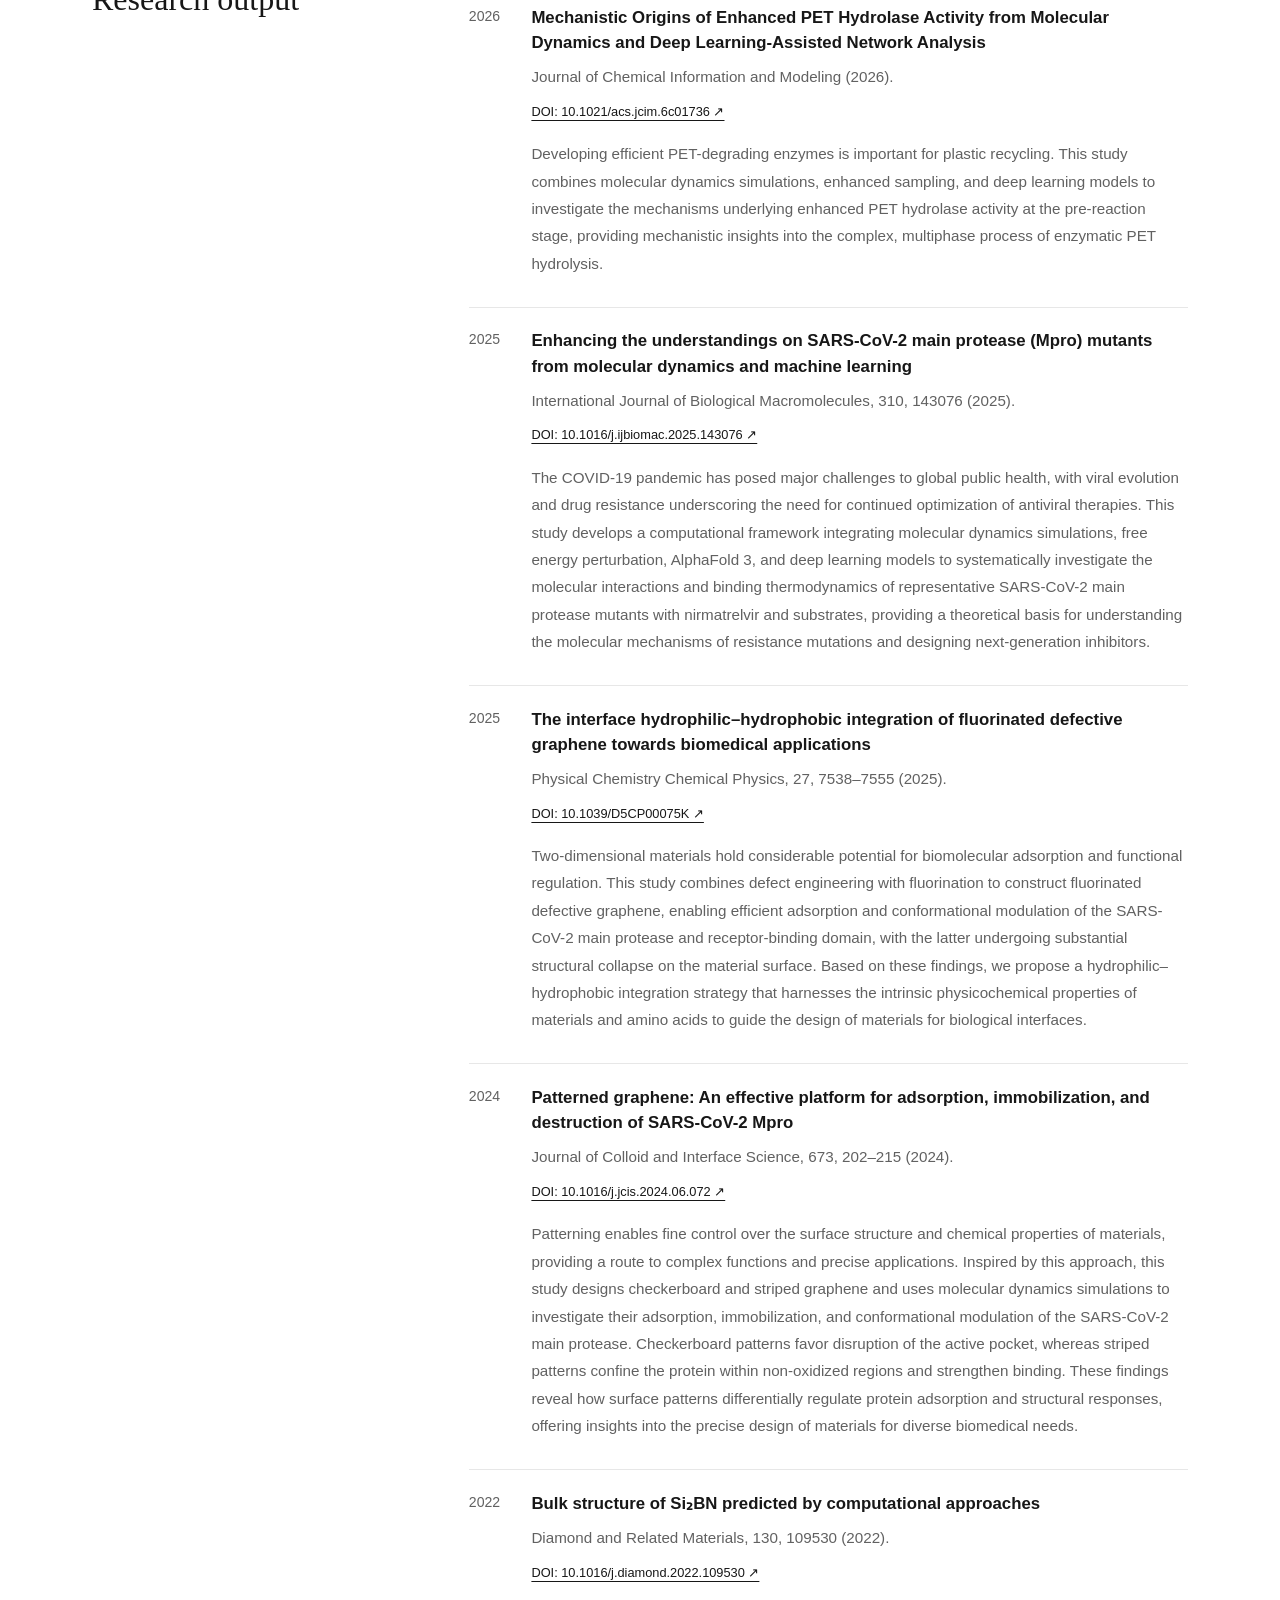
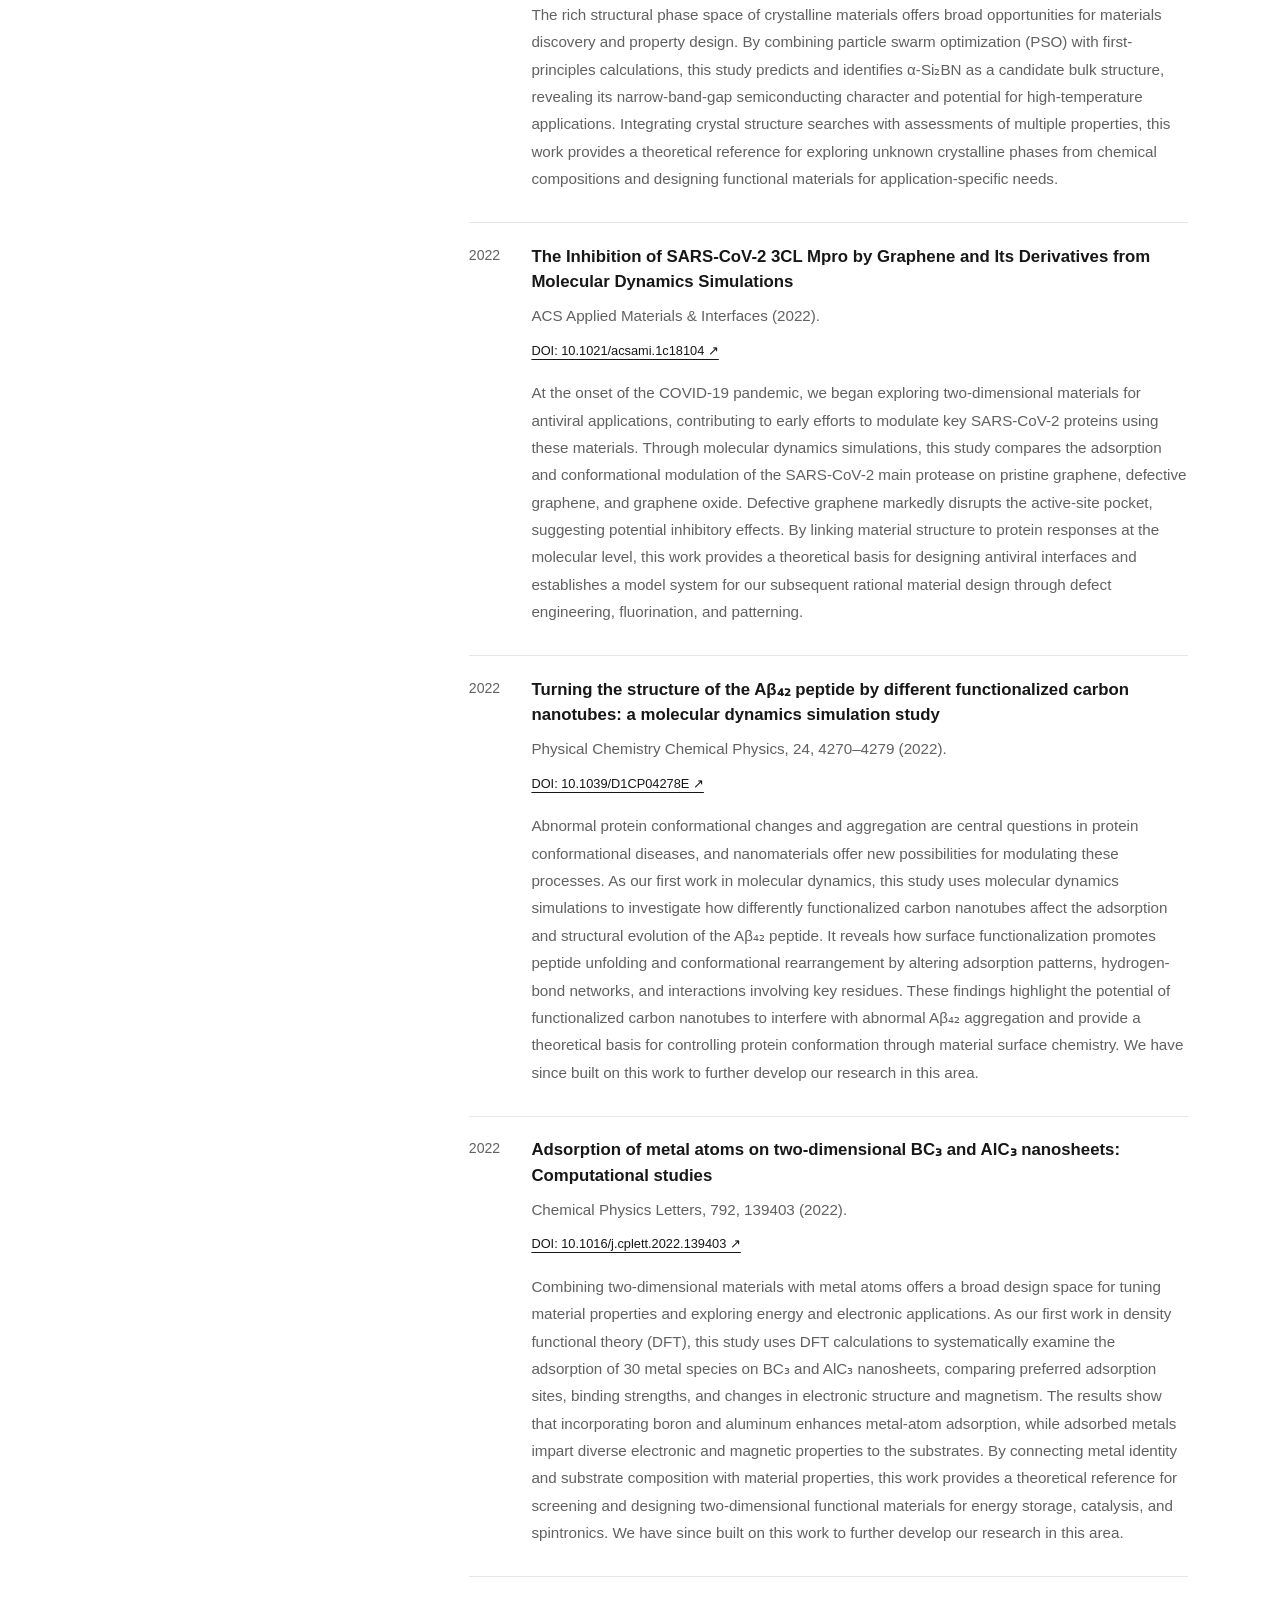
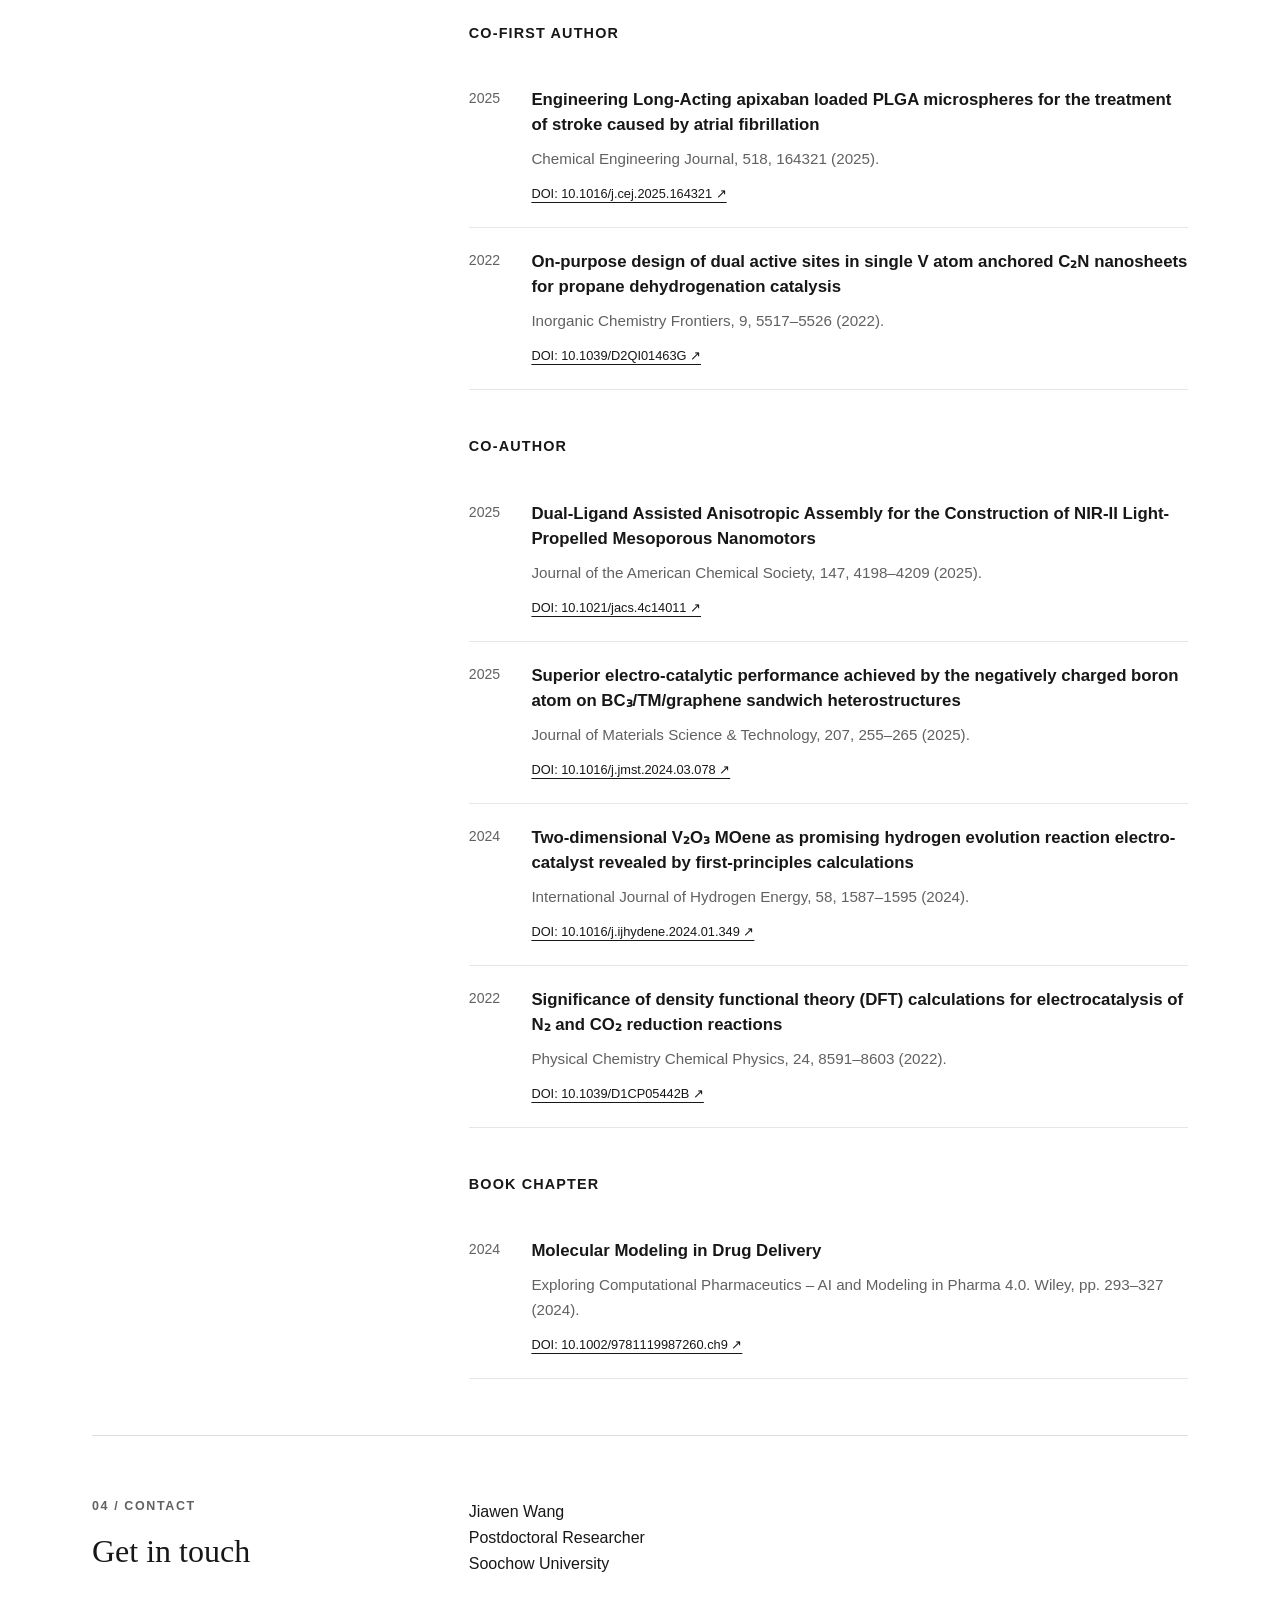
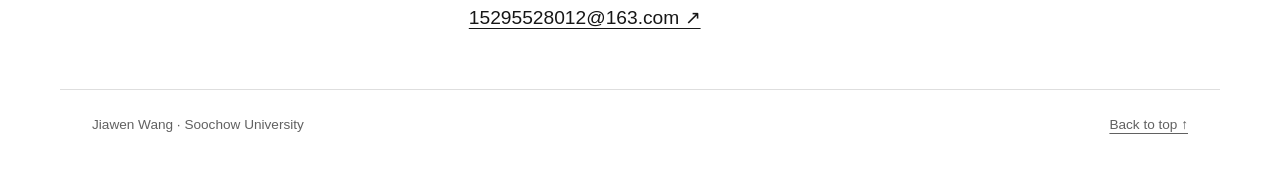
==== commit 0a17d810: "Update publication summaries and education details" ====
--- a/index.html
+++ b/index.html
@@ -12,17 +12,17 @@
 <a class="skip-link" href="#main">Skip to content</a>
 <header><nav aria-label="Main navigation"><a class="brand" href="#home">Jiawen Wang<span> / Academic profile</span></a><div class="nav-links"><a href="#research">Research</a><a href="#experience">Experience</a><a href="#publications">Publications</a><a href="#contact">Contact</a><a aria-label="切换到中文版" class="language-switch" href="zh.html" hreflang="zh-CN" lang="zh-CN">中文</a></div></nav></header>
 <main id="main">
-<section class="hero" id="home"><p class="eyebrow">Computational chemistry &amp; biology</p><h1>Jiawen Wang<span>.</span></h1><p class="position">Postdoctoral Researcher at Soochow University</p><p class="intro">My research focuses on enzyme catalysis, multiscale modeling, machine learning, computational chemistry, and computational biology.</p><a class="button" href="#publications">Explore publications <span aria-hidden="true">↗</span></a><a class="text-link" href="mailto:15295528012@163.com">Get in touch</a></section>
+<section class="hero" id="home"><p class="eyebrow">Computational chemistry &amp; biology</p><h1>Jiawen Wang</h1><p class="position">Postdoctoral Researcher at Soochow University</p><p class="intro">My research focuses on enzyme catalysis, multiscale modeling, machine learning, computational chemistry, and computational biology.</p><a class="button" href="#publications">Explore publications <span aria-hidden="true">↗</span></a><a class="text-link" href="mailto:15295528012@163.com">Get in touch</a></section>
 <section class="section" id="research"><div class="section-heading"><span class="eyebrow">01 / Research</span><h2>Research interests</h2></div><ul class="interests"><li>Enzyme Catalysis</li><li>Multiscale Modeling</li><li>Machine Learning</li><li>Computational Chemistry</li><li>Computational Biology</li></ul></section>
-<section class="section" id="experience"><div class="section-heading"><span class="eyebrow">02 / Background</span><h2>Experience &amp; education</h2></div><div><h3>Current position</h3><div class="timeline-row"><p class="date">2025.07–Present</p><div><h4>Postdoctoral Researcher</h4><p>Soochow University</p></div></div><h3 class="education-title">Education</h3><div class="timeline-row"><p class="date">2022.09–2025.06</p><div class="education-detail"><a aria-label="Macau University of Science and Technology" class="school-emblem" href="https://www.must.edu.mo/"><img alt="Macau University of Science and Technology emblem" height="60" loading="lazy" referrerpolicy="no-referrer" src="https://www.must.edu.mo/images/JAE/Logo_MUST.jpg" width="60"/></a><div><h4>Ph.D.</h4><p>Macau University of Science and Technology</p></div></div></div><div class="timeline-row"><p class="date">2019.09–2022.06</p><div class="education-detail"><a aria-label="Soochow University" class="school-emblem" href="https://www.suda.edu.cn/"><img alt="Soochow University emblem" height="60" loading="lazy" referrerpolicy="no-referrer" src="https://cdn.urongda.com/images/normal/medium/soochow-university-logo-1024px.png" width="60"/></a><div><h4>M.Sc.</h4><p>Soochow University</p></div></div></div><div class="timeline-row"><p class="date">2015.09–2019.06</p><div class="education-detail"><a aria-label="Nanjing Forestry University" class="school-emblem" href="https://www.njfu.edu.cn/"><img alt="Nanjing Forestry University emblem" height="60" loading="lazy" referrerpolicy="no-referrer" src="https://cdn.urongda.com/images/normal/medium/nanjing-forestry-university-logo-1024px.png" width="60"/></a><div><h4>B.Sc.</h4><p>Nanjing Forestry University</p></div></div></div></div></section>
+<section class="section" id="experience"><div class="section-heading"><span class="eyebrow">02 / Background</span><h2>Experience &amp; education</h2></div><div><h3>Current position</h3><div class="timeline-row"><p class="date">2025.07–Present</p><div><h4>Postdoctoral Researcher</h4><p>Soochow University</p></div></div><h3 class="education-title">Education</h3><div class="timeline-row"><p class="date">2022.09–2025.06</p><div class="education-detail"><a aria-label="Macau University of Science and Technology" class="school-emblem" href="https://www.must.edu.mo/"><img alt="Macau University of Science and Technology emblem" height="60" loading="lazy" referrerpolicy="no-referrer" src="https://www.must.edu.mo/images/JAE/Logo_MUST.jpg" width="60"/></a><div><h4>Ph.D. in Computer Technology and Its Applications</h4><p>Macau University of Science and Technology</p></div></div></div><div class="timeline-row"><p class="date">2019.09–2022.06</p><div class="education-detail"><a aria-label="Soochow University" class="school-emblem" href="https://www.suda.edu.cn/"><img alt="Soochow University emblem" height="60" loading="lazy" referrerpolicy="no-referrer" src="https://cdn.urongda.com/images/normal/medium/soochow-university-logo-1024px.png" width="60"/></a><div><h4>M.Sc. in Biology</h4><p>Soochow University</p></div></div></div><div class="timeline-row"><p class="date">2015.09–2019.06</p><div class="education-detail"><a aria-label="Nanjing Forestry University" class="school-emblem" href="https://www.njfu.edu.cn/"><img alt="Nanjing Forestry University emblem" height="60" loading="lazy" referrerpolicy="no-referrer" src="https://cdn.urongda.com/images/normal/medium/nanjing-forestry-university-logo-1024px.png" width="60"/></a><div><h4>B.Sc. in Biotechnology</h4><p>Nanjing Forestry University</p></div></div></div></div></section>
 <section class="publications section" id="publications"><div class="section-heading"><span class="eyebrow">03 / Publications</span><h2>Research output</h2></div><div><div class="publication-group"><h3>First Author</h3><ol><li><article><span class="year">2026</span><div><h4><a href="https://doi.org/10.1021/acs.jcim.6c01736">Mechanistic Origins of Enhanced PET Hydrolase Activity from Molecular Dynamics and Deep Learning-Assisted Network Analysis</a></h4><p>Journal of Chemical Information and Modeling (2026).</p><a class="doi" href="https://doi.org/10.1021/acs.jcim.6c01736">DOI: 10.1021/acs.jcim.6c01736 ↗</a><p class="publication-summary" style="margin-top:1rem;line-height:1.8">Developing efficient PET-degrading enzymes is important for plastic recycling. This study combines molecular dynamics simulations, enhanced sampling, and deep learning models to investigate the mechanisms underlying enhanced PET hydrolase activity at the pre-reaction stage, providing mechanistic insights into the complex, multiphase process of enzymatic PET hydrolysis.</p></div></article></li>
 <li><article><span class="year">2025</span><div><h4><a href="https://doi.org/10.1016/j.ijbiomac.2025.143076">Enhancing the understandings on SARS-CoV-2 main protease (Mpro) mutants from molecular dynamics and machine learning</a></h4><p>International Journal of Biological Macromolecules, 310, 143076 (2025).</p><a class="doi" href="https://doi.org/10.1016/j.ijbiomac.2025.143076">DOI: 10.1016/j.ijbiomac.2025.143076 ↗</a><p class="publication-summary" style="margin-top:1rem;line-height:1.8">The COVID-19 pandemic has posed major challenges to global public health, with viral evolution and drug resistance underscoring the need for continued optimization of antiviral therapies. This study develops a computational framework integrating molecular dynamics simulations, free energy perturbation, AlphaFold 3, and deep learning models to systematically investigate the molecular interactions and binding thermodynamics of representative SARS-CoV-2 main protease mutants with nirmatrelvir and substrates, providing a theoretical basis for understanding the molecular mechanisms of resistance mutations and designing next-generation inhibitors.</p></div></article></li>
 <li><article><span class="year">2025</span><div><h4><a href="https://doi.org/10.1039/D5CP00075K">The interface hydrophilic–hydrophobic integration of fluorinated defective graphene towards biomedical applications</a></h4><p>Physical Chemistry Chemical Physics, 27, 7538–7555 (2025).</p><a class="doi" href="https://doi.org/10.1039/D5CP00075K">DOI: 10.1039/D5CP00075K ↗</a><p class="publication-summary" style="margin-top:1rem;line-height:1.8">Two-dimensional materials hold considerable potential for biomolecular adsorption and functional regulation. This study combines defect engineering with fluorination to construct fluorinated defective graphene, enabling efficient adsorption and conformational modulation of the SARS-CoV-2 main protease and receptor-binding domain, with the latter undergoing substantial structural collapse on the material surface. Based on these findings, we propose a hydrophilic–hydrophobic integration strategy that harnesses the intrinsic physicochemical properties of materials and amino acids to guide the design of materials for biological interfaces.</p></div></article></li>
 <li><article><span class="year">2024</span><div><h4><a href="https://doi.org/10.1016/j.jcis.2024.06.072">Patterned graphene: An effective platform for adsorption, immobilization, and destruction of SARS-CoV-2 Mpro</a></h4><p>Journal of Colloid and Interface Science, 673, 202–215 (2024).</p><a class="doi" href="https://doi.org/10.1016/j.jcis.2024.06.072">DOI: 10.1016/j.jcis.2024.06.072 ↗</a><p class="publication-summary" style="margin-top:1rem;line-height:1.8">Patterning enables fine control over the surface structure and chemical properties of materials, providing a route to complex functions and precise applications. Inspired by this approach, this study designs checkerboard and striped graphene and uses molecular dynamics simulations to investigate their adsorption, immobilization, and conformational modulation of the SARS-CoV-2 main protease. Checkerboard patterns favor disruption of the active pocket, whereas striped patterns confine the protein within non-oxidized regions and strengthen binding. These findings reveal how surface patterns differentially regulate protein adsorption and structural responses, offering insights into the precise design of materials for diverse biomedical needs.</p></div></article></li>
 <li><article><span class="year">2022</span><div><h4><a href="https://doi.org/10.1016/j.diamond.2022.109530">Bulk structure of Si₂BN predicted by computational approaches</a></h4><p>Diamond and Related Materials, 130, 109530 (2022).</p><a class="doi" href="https://doi.org/10.1016/j.diamond.2022.109530">DOI: 10.1016/j.diamond.2022.109530 ↗</a><p class="publication-summary" style="margin-top:1rem;line-height:1.8">The rich structural phase space of crystalline materials offers broad opportunities for materials discovery and property design. By combining particle swarm optimization (PSO) with first-principles calculations, this study predicts and identifies α-Si₂BN as a candidate bulk structure, revealing its narrow-band-gap semiconducting character and potential for high-temperature applications. Integrating crystal structure searches with assessments of multiple properties, this work provides a theoretical reference for exploring unknown crystalline phases from chemical compositions and designing functional materials for application-specific needs.</p></div></article></li>
 <li><article><span class="year">2022</span><div><h4><a href="https://doi.org/10.1021/acsami.1c18104">The Inhibition of SARS-CoV-2 3CL Mpro by Graphene and Its Derivatives from Molecular Dynamics Simulations</a></h4><p>ACS Applied Materials &amp; Interfaces (2022).</p><a class="doi" href="https://doi.org/10.1021/acsami.1c18104">DOI: 10.1021/acsami.1c18104 ↗</a><p class="publication-summary" style="margin-top:1rem;line-height:1.8">At the onset of the COVID-19 pandemic, we began exploring two-dimensional materials for antiviral applications, contributing to early efforts to modulate key SARS-CoV-2 proteins using these materials. Through molecular dynamics simulations, this study compares the adsorption and conformational modulation of the SARS-CoV-2 main protease on pristine graphene, defective graphene, and graphene oxide. Defective graphene markedly disrupts the active-site pocket, suggesting potential inhibitory effects. By linking material structure to protein responses at the molecular level, this work provides a theoretical basis for designing antiviral interfaces and establishes a model system for our subsequent rational material design through defect engineering, fluorination, and patterning.</p></div></article></li>
-<li><article><span class="year">2022</span><div><h4><a href="https://doi.org/10.1039/D1CP04278E">Turning the structure of the Aβ₄₂ peptide by different functionalized carbon nanotubes: a molecular dynamics simulation study</a></h4><p>Physical Chemistry Chemical Physics, 24, 4270–4279 (2022).</p><a class="doi" href="https://doi.org/10.1039/D1CP04278E">DOI: 10.1039/D1CP04278E ↗</a></div></article></li>
-<li><article><span class="year">2022</span><div><h4><a href="https://doi.org/10.1016/j.cplett.2022.139403">Adsorption of metal atoms on two-dimensional BC₃ and AlC₃ nanosheets: Computational studies</a></h4><p>Chemical Physics Letters, 792, 139403 (2022).</p><a class="doi" href="https://doi.org/10.1016/j.cplett.2022.139403">DOI: 10.1016/j.cplett.2022.139403 ↗</a></div></article></li></ol></div>
+<li><article><span class="year">2022</span><div><h4><a href="https://doi.org/10.1039/D1CP04278E">Turning the structure of the Aβ₄₂ peptide by different functionalized carbon nanotubes: a molecular dynamics simulation study</a></h4><p>Physical Chemistry Chemical Physics, 24, 4270–4279 (2022).</p><a class="doi" href="https://doi.org/10.1039/D1CP04278E">DOI: 10.1039/D1CP04278E ↗</a><p class="publication-summary" style="margin-top:1rem;line-height:1.8">Abnormal protein conformational changes and aggregation are central questions in protein conformational diseases, and nanomaterials offer new possibilities for modulating these processes. As our first work in molecular dynamics, this study uses molecular dynamics simulations to investigate how differently functionalized carbon nanotubes affect the adsorption and structural evolution of the Aβ₄₂ peptide. It reveals how surface functionalization promotes peptide unfolding and conformational rearrangement by altering adsorption patterns, hydrogen-bond networks, and interactions involving key residues. These findings highlight the potential of functionalized carbon nanotubes to interfere with abnormal Aβ₄₂ aggregation and provide a theoretical basis for controlling protein conformation through material surface chemistry. We have since built on this work to further develop our research in this area.</p></div></article></li>
+<li><article><span class="year">2022</span><div><h4><a href="https://doi.org/10.1016/j.cplett.2022.139403">Adsorption of metal atoms on two-dimensional BC₃ and AlC₃ nanosheets: Computational studies</a></h4><p>Chemical Physics Letters, 792, 139403 (2022).</p><a class="doi" href="https://doi.org/10.1016/j.cplett.2022.139403">DOI: 10.1016/j.cplett.2022.139403 ↗</a><p class="publication-summary" style="margin-top:1rem;line-height:1.8">Combining two-dimensional materials with metal atoms offers a broad design space for tuning material properties and exploring energy and electronic applications. As our first work in density functional theory (DFT), this study uses DFT calculations to systematically examine the adsorption of 30 metal species on BC₃ and AlC₃ nanosheets, comparing preferred adsorption sites, binding strengths, and changes in electronic structure and magnetism. The results show that incorporating boron and aluminum enhances metal-atom adsorption, while adsorbed metals impart diverse electronic and magnetic properties to the substrates. By connecting metal identity and substrate composition with material properties, this work provides a theoretical reference for screening and designing two-dimensional functional materials for energy storage, catalysis, and spintronics. We have since built on this work to further develop our research in this area.</p></div></article></li></ol></div>
 <div class="publication-group"><h3>Co-first Author</h3><ol><li><article><span class="year">2025</span><div><h4><a href="https://doi.org/10.1016/j.cej.2025.164321">Engineering Long-Acting apixaban loaded PLGA microspheres for the treatment of stroke caused by atrial fibrillation</a></h4><p>Chemical Engineering Journal, 518, 164321 (2025).</p><a class="doi" href="https://doi.org/10.1016/j.cej.2025.164321">DOI: 10.1016/j.cej.2025.164321 ↗</a></div></article></li>
 <li><article><span class="year">2022</span><div><h4><a href="https://doi.org/10.1039/D2QI01463G">On-purpose design of dual active sites in single V atom anchored C₂N nanosheets for propane dehydrogenation catalysis</a></h4><p>Inorganic Chemistry Frontiers, 9, 5517–5526 (2022).</p><a class="doi" href="https://doi.org/10.1039/D2QI01463G">DOI: 10.1039/D2QI01463G ↗</a></div></article></li></ol></div>
 <div class="publication-group"><h3>Co-author</h3><ol><li><article><span class="year">2025</span><div><h4><a href="https://doi.org/10.1021/jacs.4c14011">Dual-Ligand Assisted Anisotropic Assembly for the Construction of NIR-II Light-Propelled Mesoporous Nanomotors</a></h4><p>Journal of the American Chemical Society, 147, 4198–4209 (2025).</p><a class="doi" href="https://doi.org/10.1021/jacs.4c14011">DOI: 10.1021/jacs.4c14011 ↗</a></div></article></li>
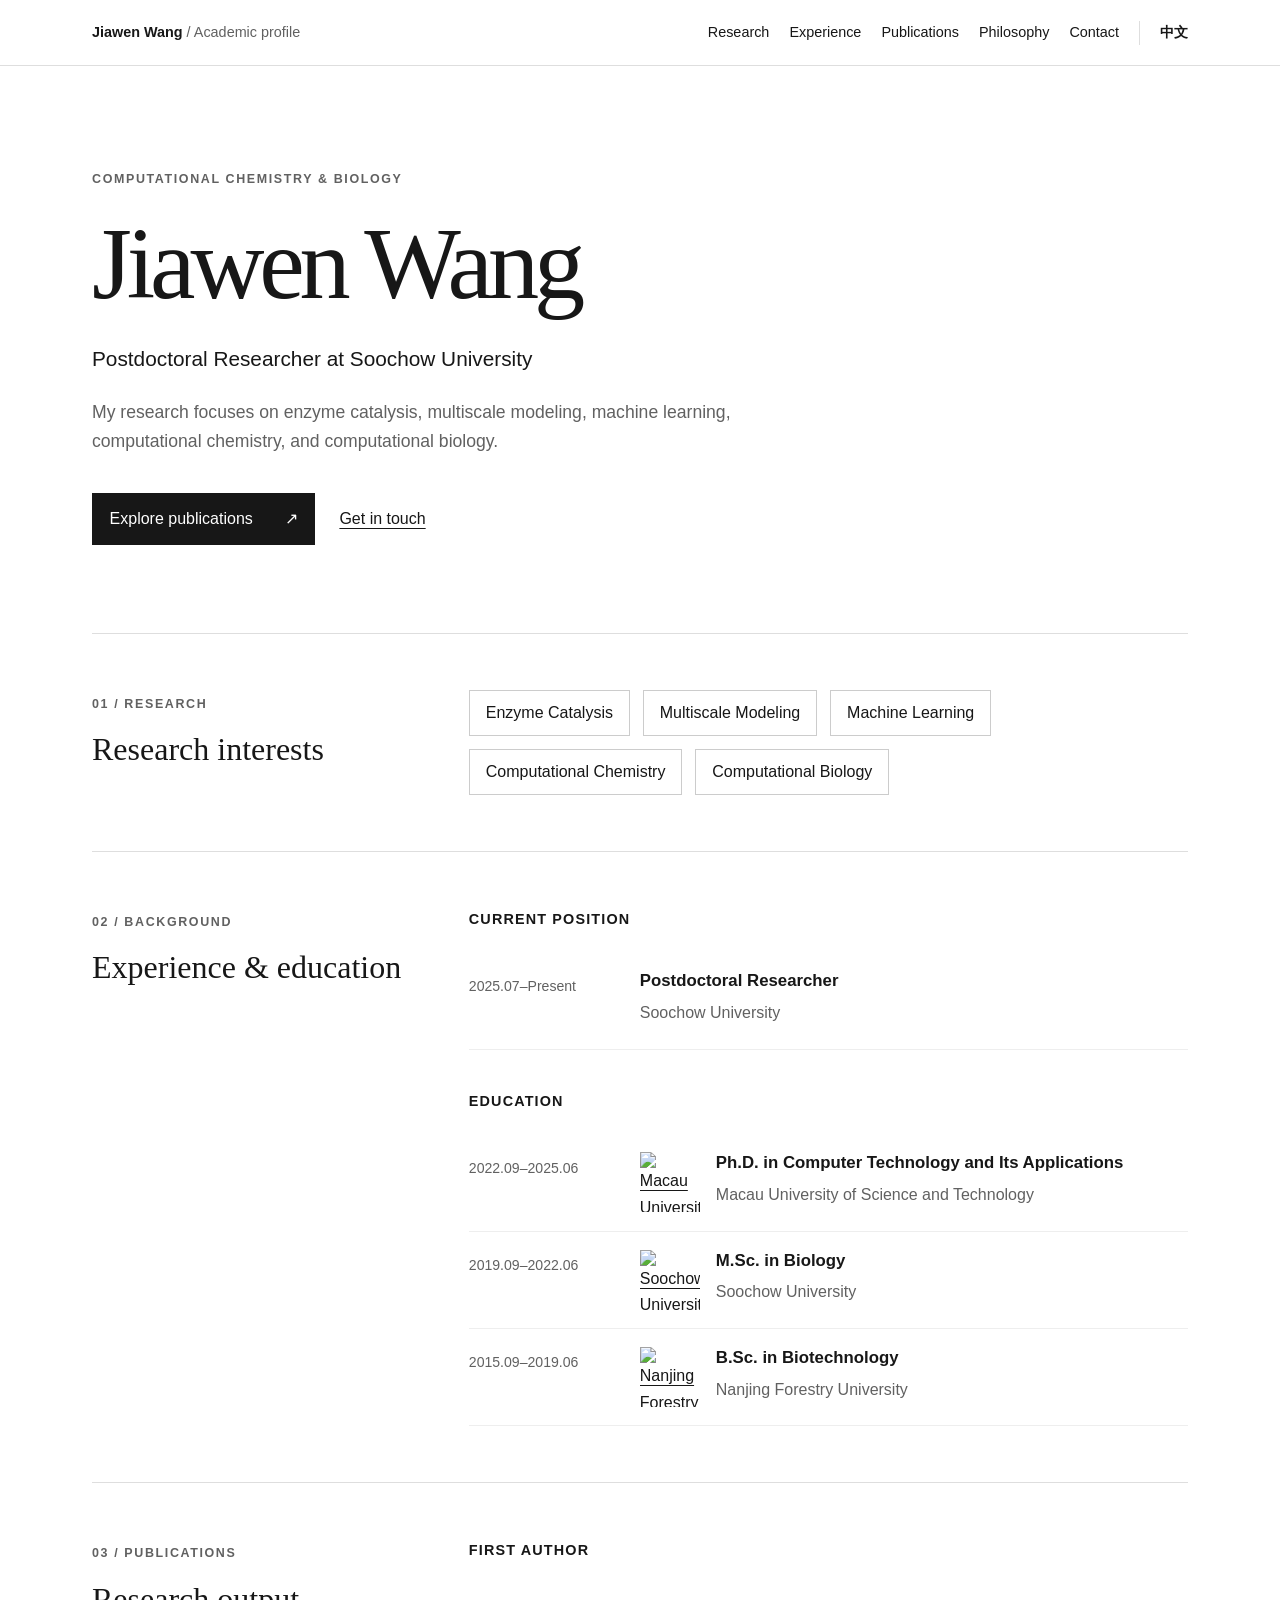
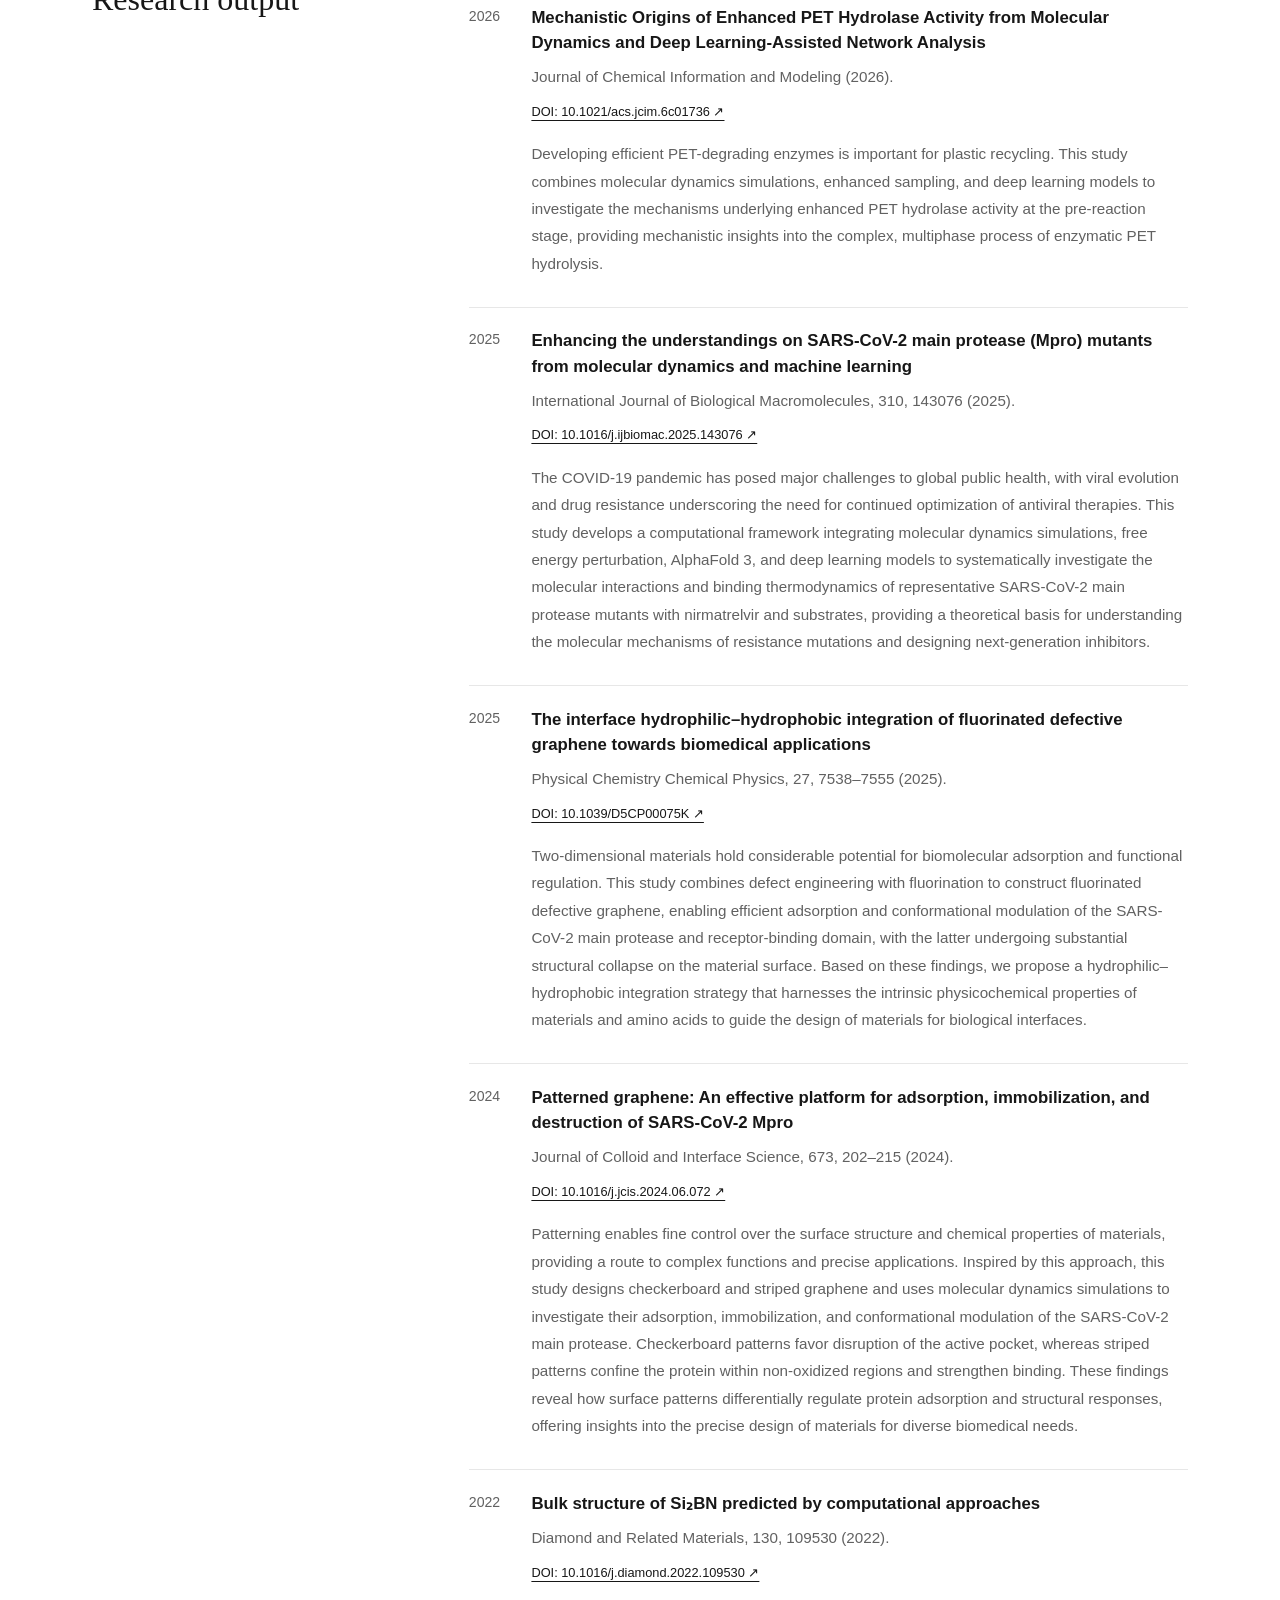
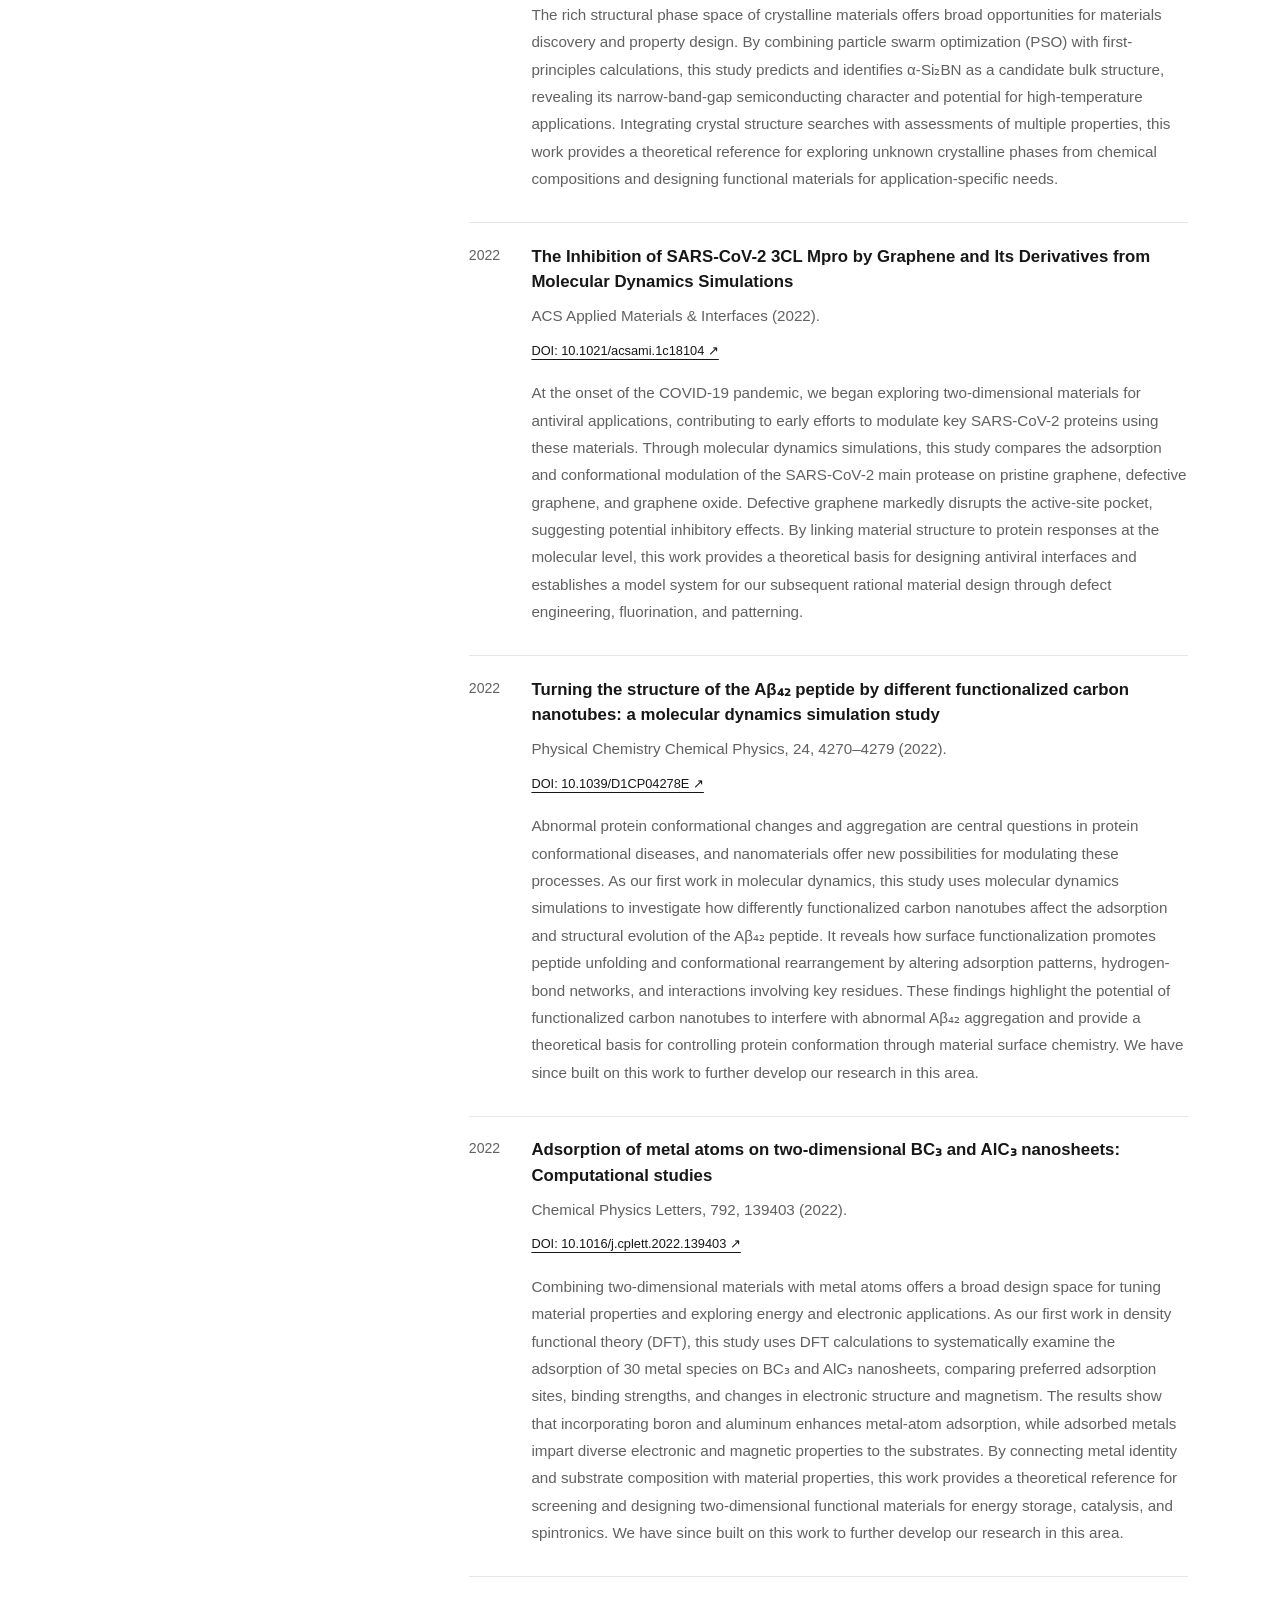
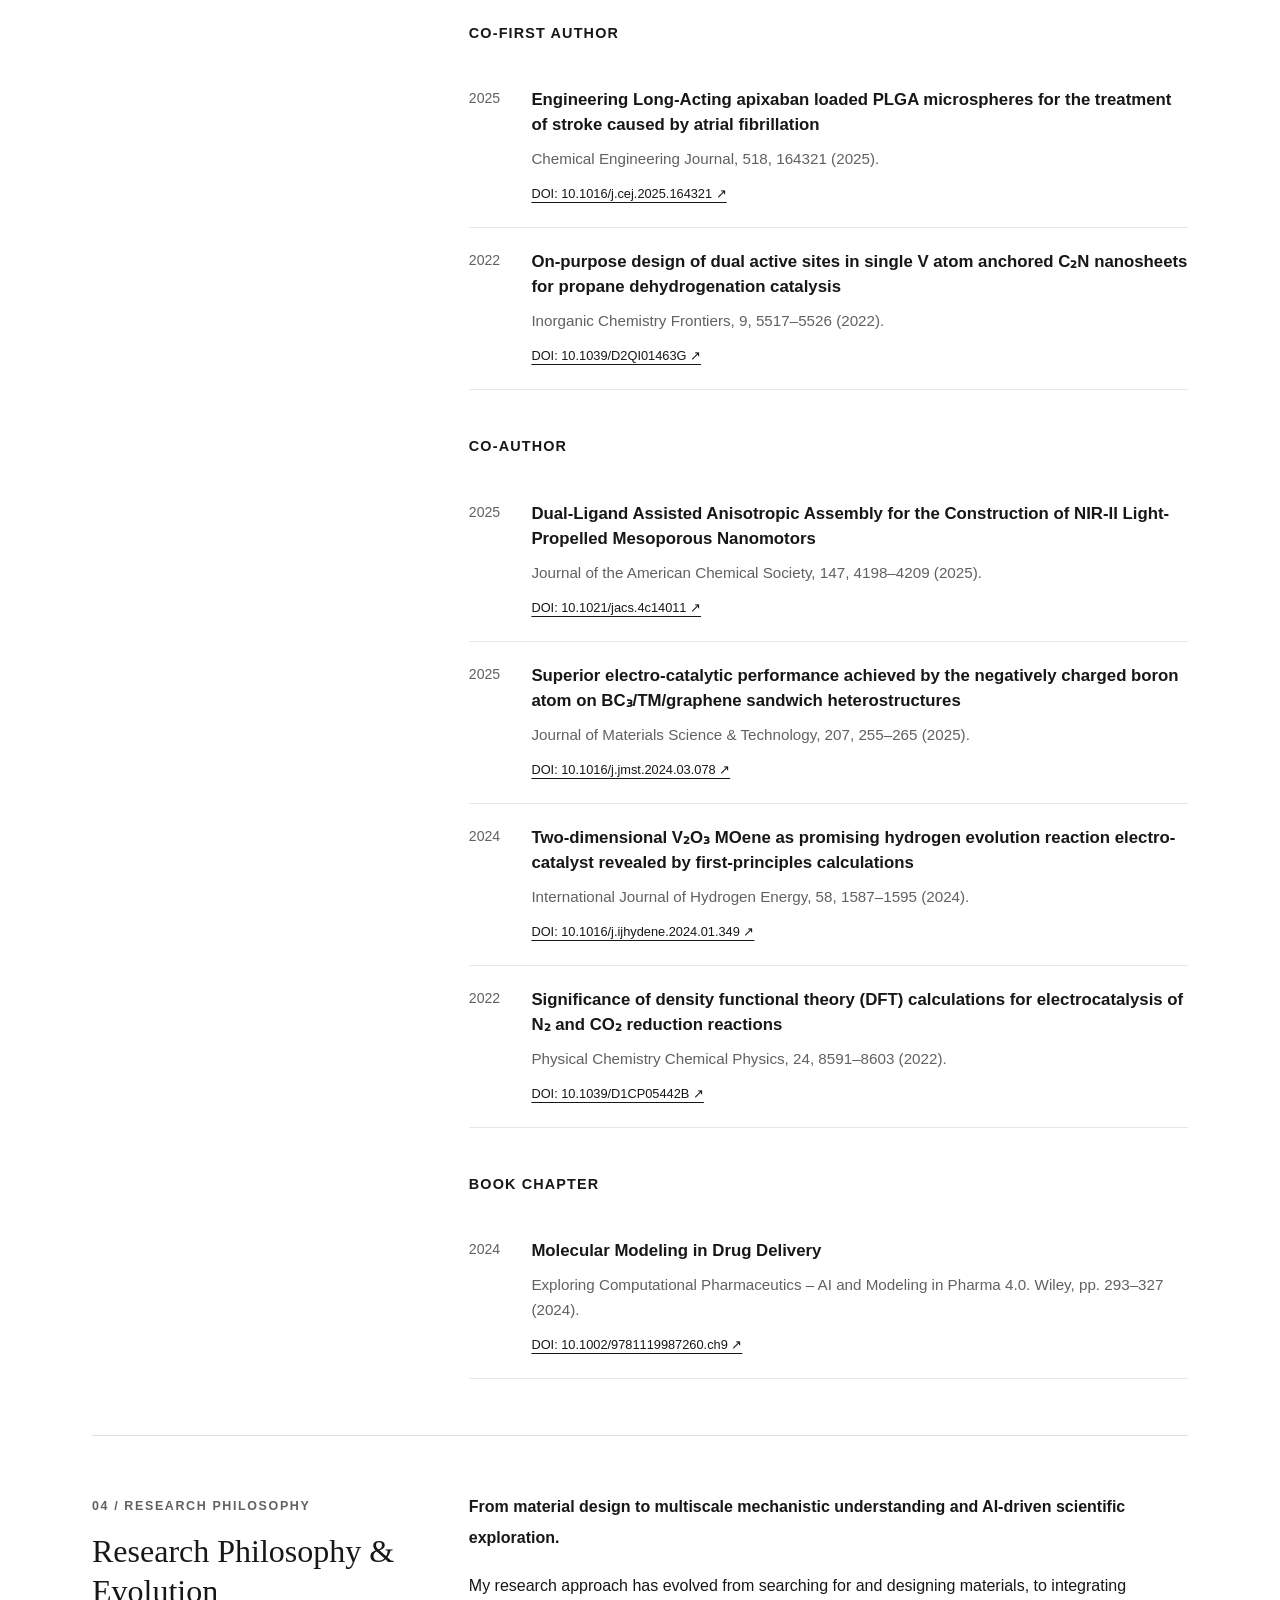
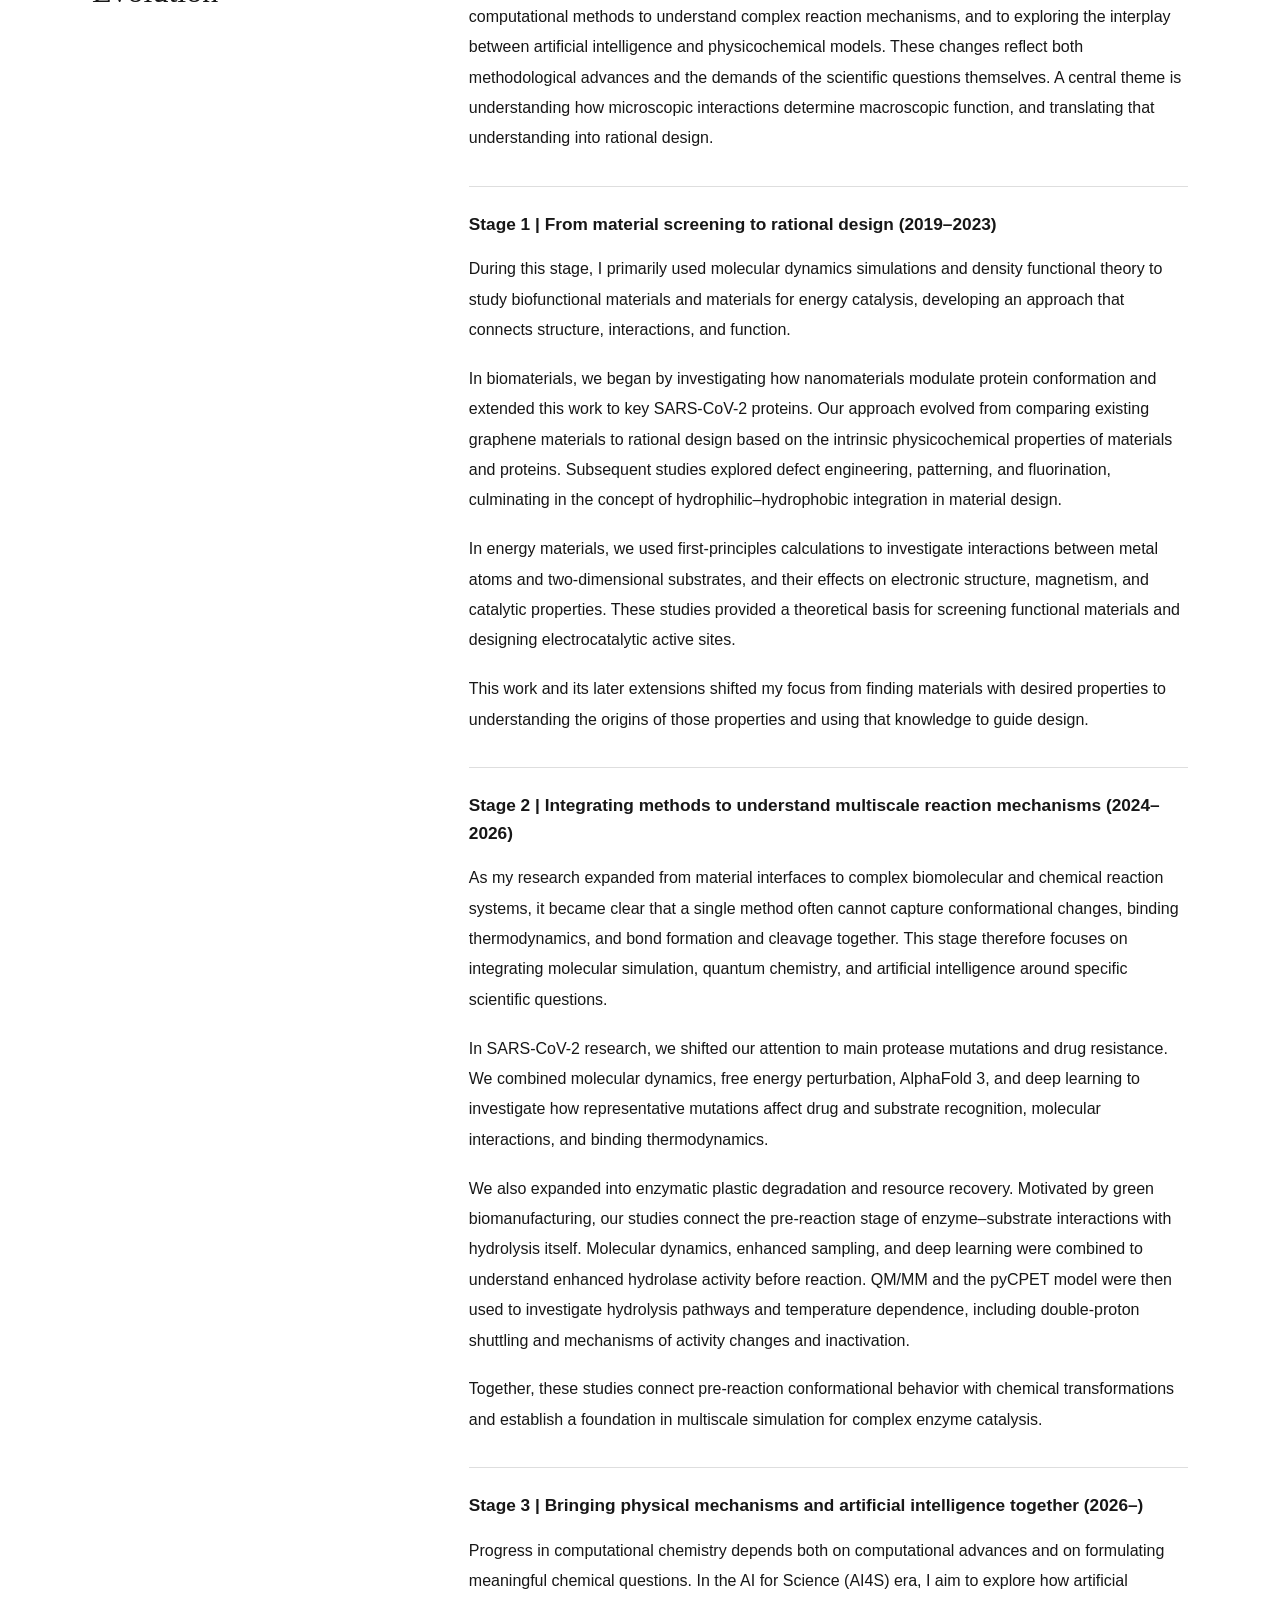
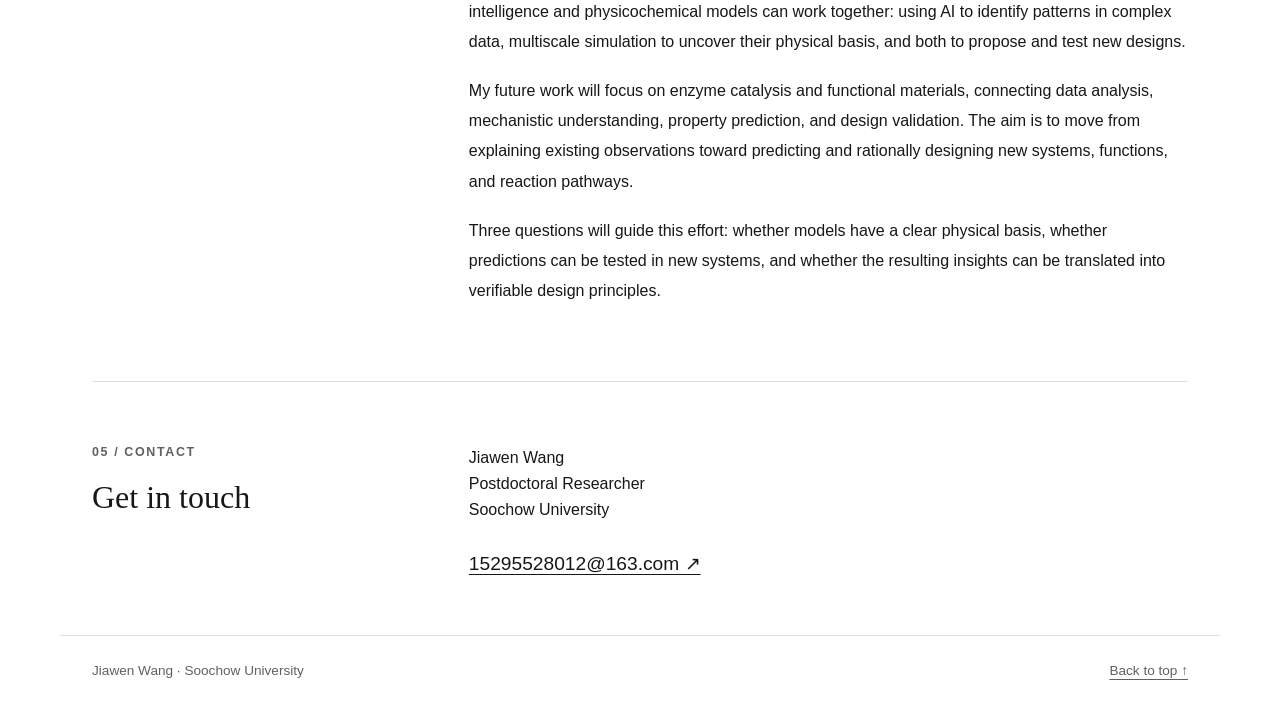
==== commit c3020367: "Add bilingual research philosophy section" ====
--- a/index.html
+++ b/index.html
@@ -6,11 +6,11 @@
 <meta content="width=device-width, initial-scale=1" name="viewport"/>
 <meta content="Jiawen Wang, Postdoctoral Researcher at Soochow University. Research in enzyme catalysis, multiscale modeling, machine learning, computational chemistry and computational biology." name="description"/>
 <title>Jiawen Wang | Postdoctoral Researcher</title>
-<link href="style.css?v=20260907-2" rel="stylesheet"/>
+<link href="style.css?v=20260911-philosophy" rel="stylesheet"/>
 <link href="https://jiawen-suda.github.io/" hreflang="en" rel="alternate"/><link href="https://jiawen-suda.github.io/zh.html" hreflang="zh-CN" rel="alternate"/><link href="https://jiawen-suda.github.io/" rel="canonical"/></head>
 <body>
 <a class="skip-link" href="#main">Skip to content</a>
-<header><nav aria-label="Main navigation"><a class="brand" href="#home">Jiawen Wang<span> / Academic profile</span></a><div class="nav-links"><a href="#research">Research</a><a href="#experience">Experience</a><a href="#publications">Publications</a><a href="#contact">Contact</a><a aria-label="切换到中文版" class="language-switch" href="zh.html" hreflang="zh-CN" lang="zh-CN">中文</a></div></nav></header>
+<header><nav aria-label="Main navigation"><a class="brand" href="#home">Jiawen Wang<span> / Academic profile</span></a><div class="nav-links"><a href="#research">Research</a><a href="#experience">Experience</a><a href="#publications">Publications</a><a href="#philosophy">Philosophy</a><a href="#contact">Contact</a><a aria-label="切换到中文版" class="language-switch" href="zh.html" hreflang="zh-CN" lang="zh-CN">中文</a></div></nav></header>
 <main id="main">
 <section class="hero" id="home"><p class="eyebrow">Computational chemistry &amp; biology</p><h1>Jiawen Wang</h1><p class="position">Postdoctoral Researcher at Soochow University</p><p class="intro">My research focuses on enzyme catalysis, multiscale modeling, machine learning, computational chemistry, and computational biology.</p><a class="button" href="#publications">Explore publications <span aria-hidden="true">↗</span></a><a class="text-link" href="mailto:15295528012@163.com">Get in touch</a></section>
 <section class="section" id="research"><div class="section-heading"><span class="eyebrow">01 / Research</span><h2>Research interests</h2></div><ul class="interests"><li>Enzyme Catalysis</li><li>Multiscale Modeling</li><li>Machine Learning</li><li>Computational Chemistry</li><li>Computational Biology</li></ul></section>
@@ -30,6 +30,7 @@
 <li><article><span class="year">2024</span><div><h4><a href="https://doi.org/10.1016/j.ijhydene.2024.01.349">Two-dimensional V₂O₃ MOene as promising hydrogen evolution reaction electro-catalyst revealed by first-principles calculations</a></h4><p>International Journal of Hydrogen Energy, 58, 1587–1595 (2024).</p><a class="doi" href="https://doi.org/10.1016/j.ijhydene.2024.01.349">DOI: 10.1016/j.ijhydene.2024.01.349 ↗</a></div></article></li>
 <li><article><span class="year">2022</span><div><h4><a href="https://doi.org/10.1039/D1CP05442B">Significance of density functional theory (DFT) calculations for electrocatalysis of N₂ and CO₂ reduction reactions</a></h4><p>Physical Chemistry Chemical Physics, 24, 8591–8603 (2022).</p><a class="doi" href="https://doi.org/10.1039/D1CP05442B">DOI: 10.1039/D1CP05442B ↗</a></div></article></li></ol></div>
 <div class="publication-group"><h3>Book Chapter</h3><ol><li><article><span class="year">2024</span><div><h4><a href="https://doi.org/10.1002/9781119987260.ch9">Molecular Modeling in Drug Delivery</a></h4><p>Exploring Computational Pharmaceutics – AI and Modeling in Pharma 4.0. Wiley, pp. 293–327 (2024).</p><a class="doi" href="https://doi.org/10.1002/9781119987260.ch9">DOI: 10.1002/9781119987260.ch9 ↗</a></div></article></li></ol></div></div></section>
-<section class="section contact" id="contact"><div class="section-heading"><span class="eyebrow">04 / Contact</span><h2>Get in touch</h2></div><div><p>Jiawen Wang<br/>Postdoctoral Researcher<br/>Soochow University</p><a class="email" href="mailto:15295528012@163.com">15295528012@163.com ↗</a></div></section>
+<section class="section philosophy" id="philosophy"><div class="section-heading"><span class="eyebrow">04 / Research philosophy</span><h2>Research Philosophy &amp; Evolution</h2></div><div class="philosophy-content"><p class="philosophy-subtitle">From material design to multiscale mechanistic understanding and AI-driven scientific exploration.</p><p>My research approach has evolved from searching for and designing materials, to integrating computational methods to understand complex reaction mechanisms, and to exploring the interplay between artificial intelligence and physicochemical models. These changes reflect both methodological advances and the demands of the scientific questions themselves. A central theme is understanding how microscopic interactions determine macroscopic function, and translating that understanding into rational design.</p><div class="research-stage"><h3>Stage 1 | From material screening to rational design (2019–2023)</h3><p>During this stage, I primarily used molecular dynamics simulations and density functional theory to study biofunctional materials and materials for energy catalysis, developing an approach that connects structure, interactions, and function.</p><p>In biomaterials, we began by investigating how nanomaterials modulate protein conformation and extended this work to key SARS-CoV-2 proteins. Our approach evolved from comparing existing graphene materials to rational design based on the intrinsic physicochemical properties of materials and proteins. Subsequent studies explored defect engineering, patterning, and fluorination, culminating in the concept of hydrophilic–hydrophobic integration in material design.</p><p>In energy materials, we used first-principles calculations to investigate interactions between metal atoms and two-dimensional substrates, and their effects on electronic structure, magnetism, and catalytic properties. These studies provided a theoretical basis for screening functional materials and designing electrocatalytic active sites.</p><p>This work and its later extensions shifted my focus from finding materials with desired properties to understanding the origins of those properties and using that knowledge to guide design.</p></div><div class="research-stage"><h3>Stage 2 | Integrating methods to understand multiscale reaction mechanisms (2024–2026)</h3><p>As my research expanded from material interfaces to complex biomolecular and chemical reaction systems, it became clear that a single method often cannot capture conformational changes, binding thermodynamics, and bond formation and cleavage together. This stage therefore focuses on integrating molecular simulation, quantum chemistry, and artificial intelligence around specific scientific questions.</p><p>In SARS-CoV-2 research, we shifted our attention to main protease mutations and drug resistance. We combined molecular dynamics, free energy perturbation, AlphaFold 3, and deep learning to investigate how representative mutations affect drug and substrate recognition, molecular interactions, and binding thermodynamics.</p><p>We also expanded into enzymatic plastic degradation and resource recovery. Motivated by green biomanufacturing, our studies connect the pre-reaction stage of enzyme–substrate interactions with hydrolysis itself. Molecular dynamics, enhanced sampling, and deep learning were combined to understand enhanced hydrolase activity before reaction. QM/MM and the pyCPET model were then used to investigate hydrolysis pathways and temperature dependence, including double-proton shuttling and mechanisms of activity changes and inactivation.</p><p>Together, these studies connect pre-reaction conformational behavior with chemical transformations and establish a foundation in multiscale simulation for complex enzyme catalysis.</p></div><div class="research-stage"><h3>Stage 3 | Bringing physical mechanisms and artificial intelligence together (2026–)</h3><p>Progress in computational chemistry depends both on computational advances and on formulating meaningful chemical questions. In the AI for Science (AI4S) era, I aim to explore how artificial intelligence and physicochemical models can work together: using AI to identify patterns in complex data, multiscale simulation to uncover their physical basis, and both to propose and test new designs.</p><p>My future work will focus on enzyme catalysis and functional materials, connecting data analysis, mechanistic understanding, property prediction, and design validation. The aim is to move from explaining existing observations toward predicting and rationally designing new systems, functions, and reaction pathways.</p><p>Three questions will guide this effort: whether models have a clear physical basis, whether predictions can be tested in new systems, and whether the resulting insights can be translated into verifiable design principles.</p></div></div></section>
+<section class="section contact" id="contact"><div class="section-heading"><span class="eyebrow">05 / Contact</span><h2>Get in touch</h2></div><div><p>Jiawen Wang<br/>Postdoctoral Researcher<br/>Soochow University</p><a class="email" href="mailto:15295528012@163.com">15295528012@163.com ↗</a></div></section>
 </main><footer><span>Jiawen Wang · Soochow University</span><a href="#home">Back to top ↑</a></footer>
 </body></html>
--- a/style.css
+++ b/style.css
@@ -10,3 +10,6 @@
 html[lang="zh-CN"] h1,html[lang="zh-CN"] h2{font-family:Georgia,"Noto Serif CJK SC","Songti SC",SimSun,serif;letter-spacing:.015em}
 html[lang="zh-CN"] .intro{line-height:1.9}
 @media(max-width:760px){.nav-links{gap:.85rem}.language-switch{padding-left:.85rem}.education-detail{margin-top:.45rem}.school-emblem,.school-emblem img{width:52px;height:52px}.school-emblem{flex-basis:52px}}
+
+/* Research philosophy */
+.philosophy-content{min-width:0}.philosophy-content p{margin:0 0 1.15rem;line-height:1.9}.philosophy-subtitle{font-weight:600}.research-stage{margin-top:2rem;padding-top:1.5rem;border-top:1px solid var(--line)}.research-stage h3{font-size:1.08rem;line-height:1.6;letter-spacing:0;text-transform:none;margin-bottom:1rem}.brand{flex-shrink:0}@media(max-width:1000px){nav{flex-wrap:wrap;gap:.8rem}.nav-links{gap:.9rem}}
